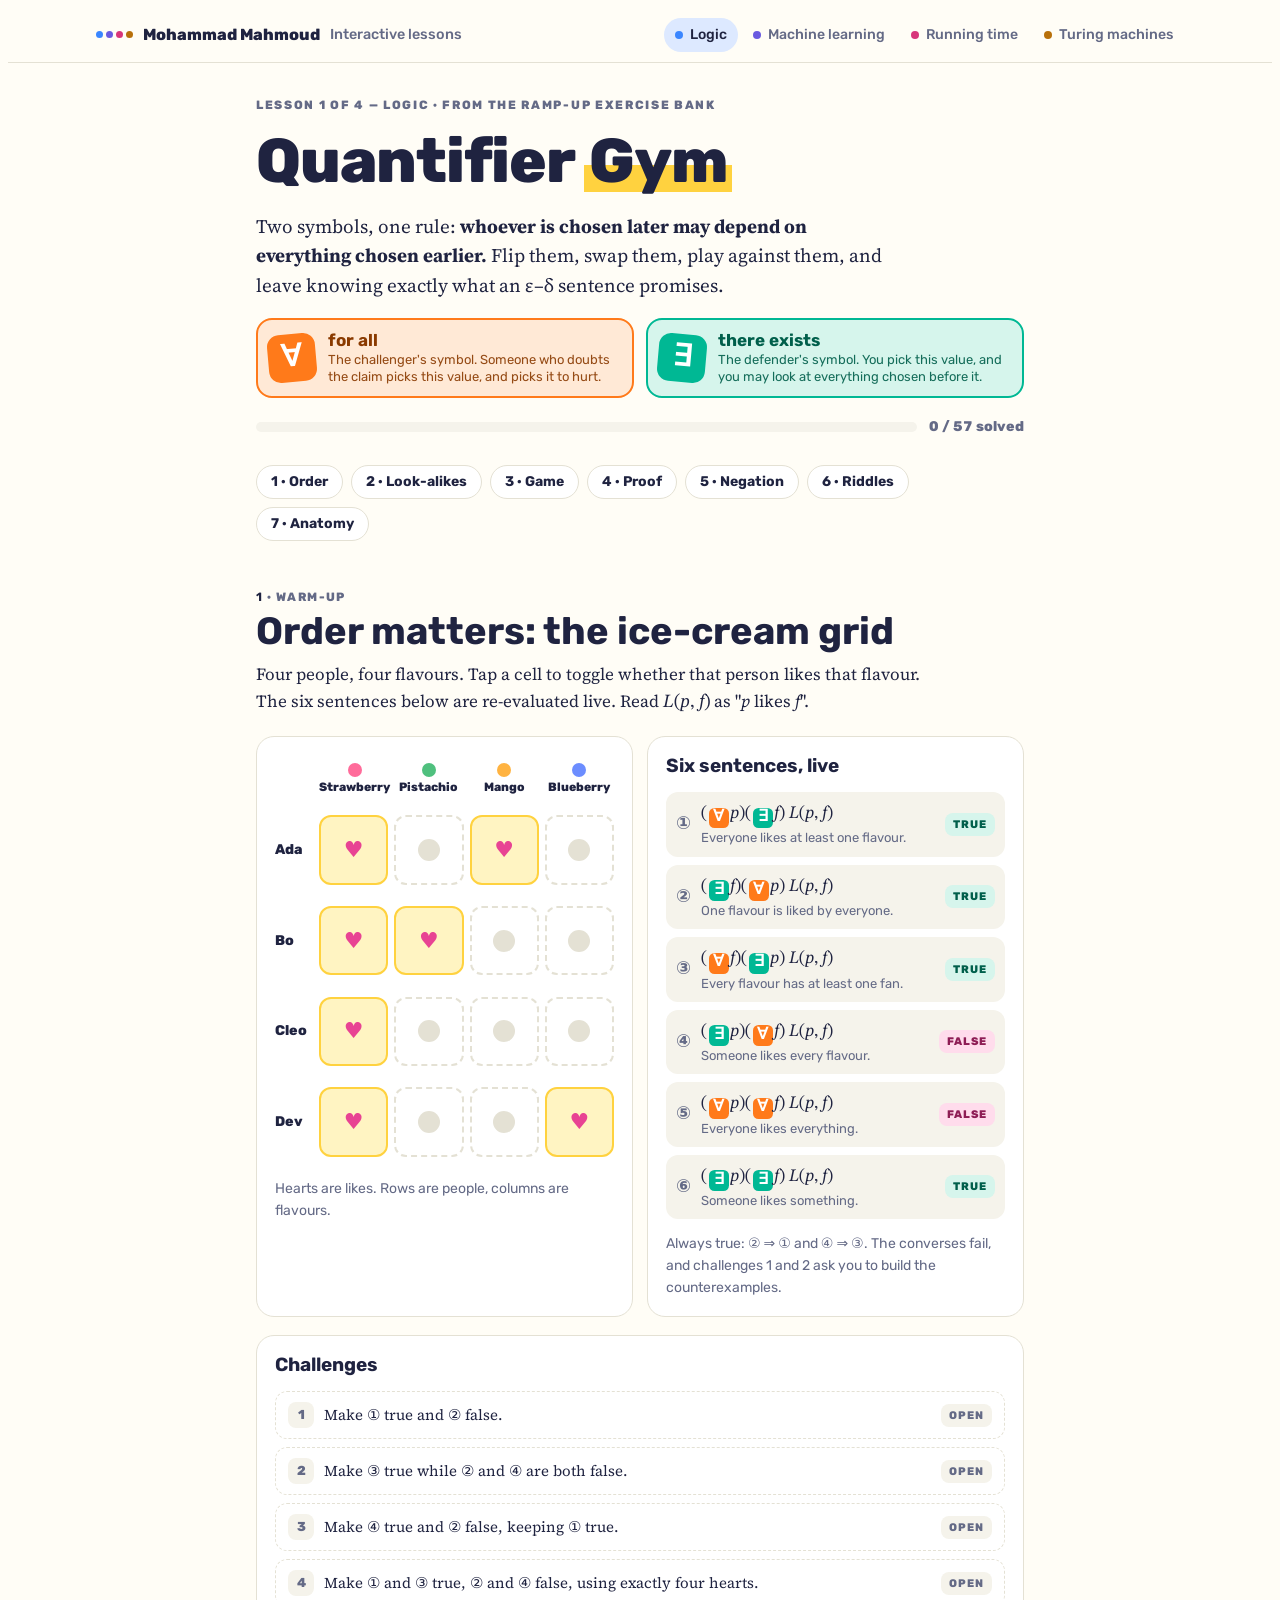
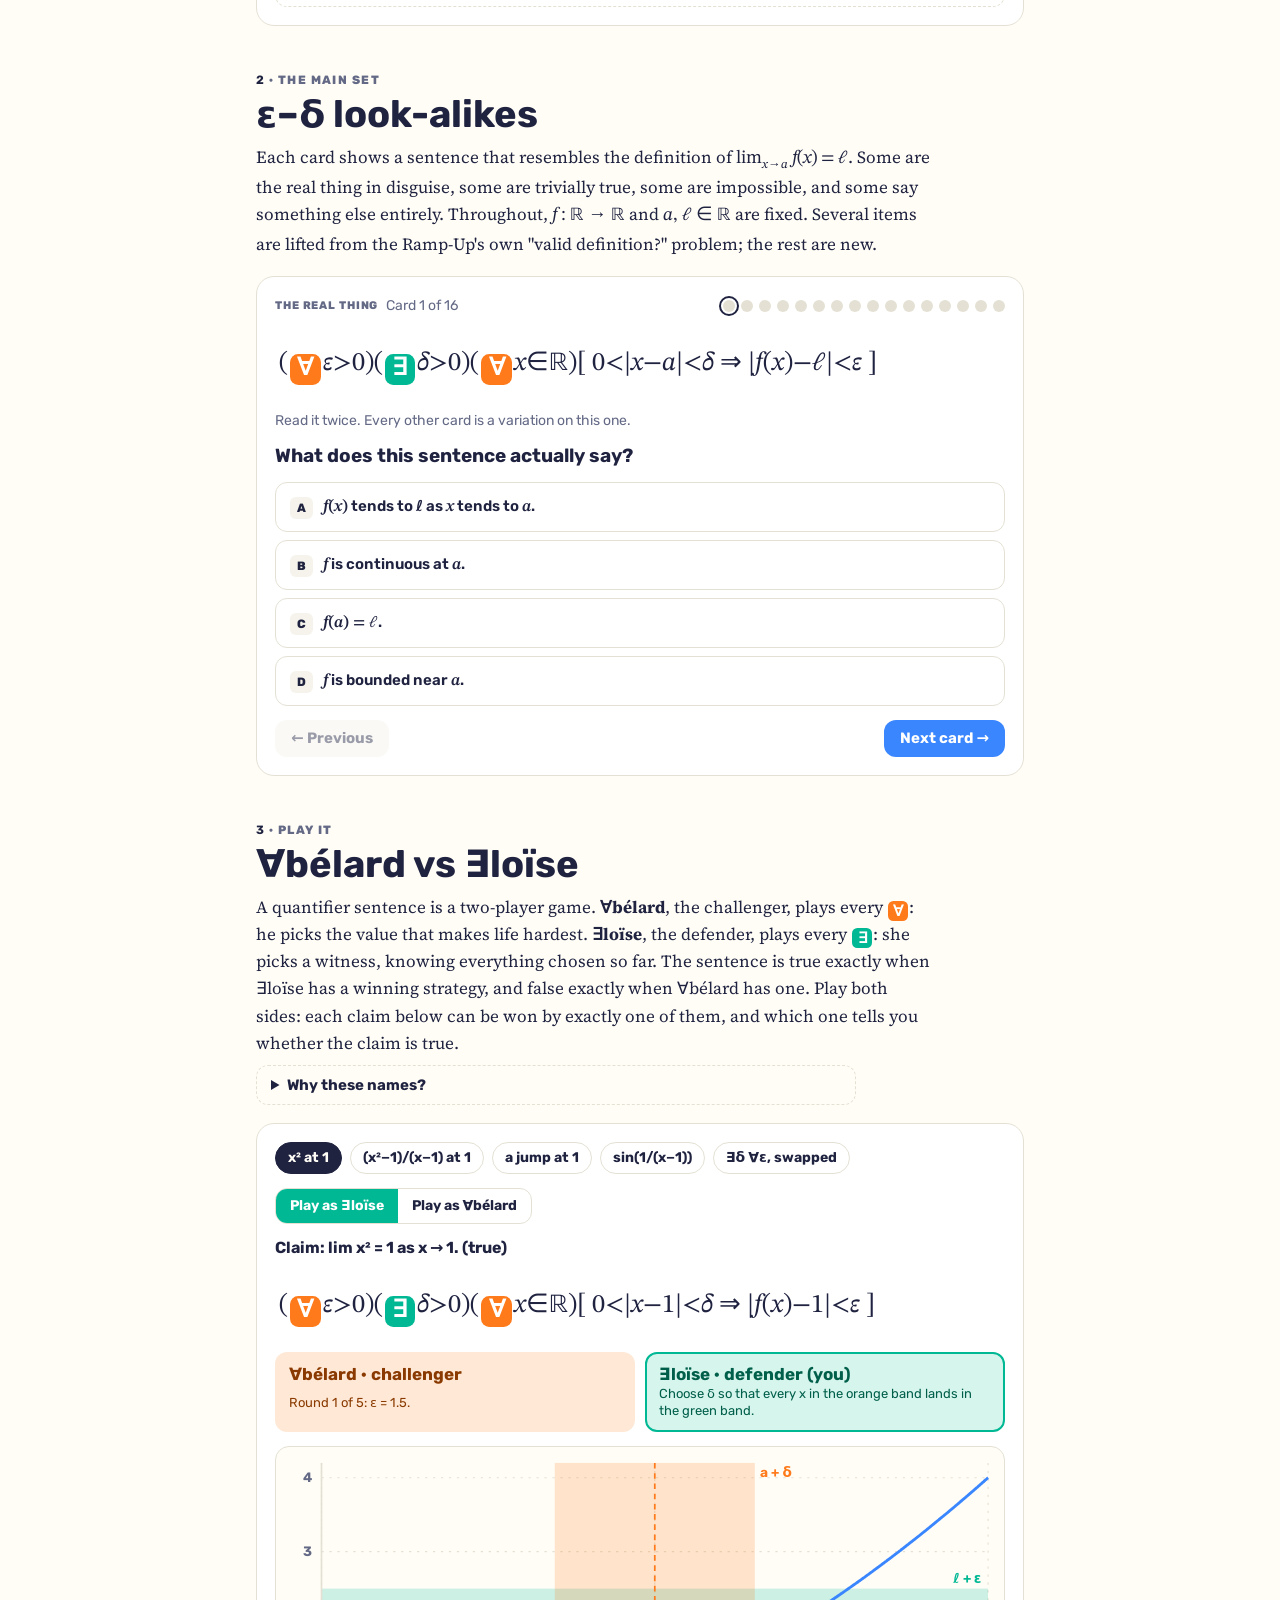
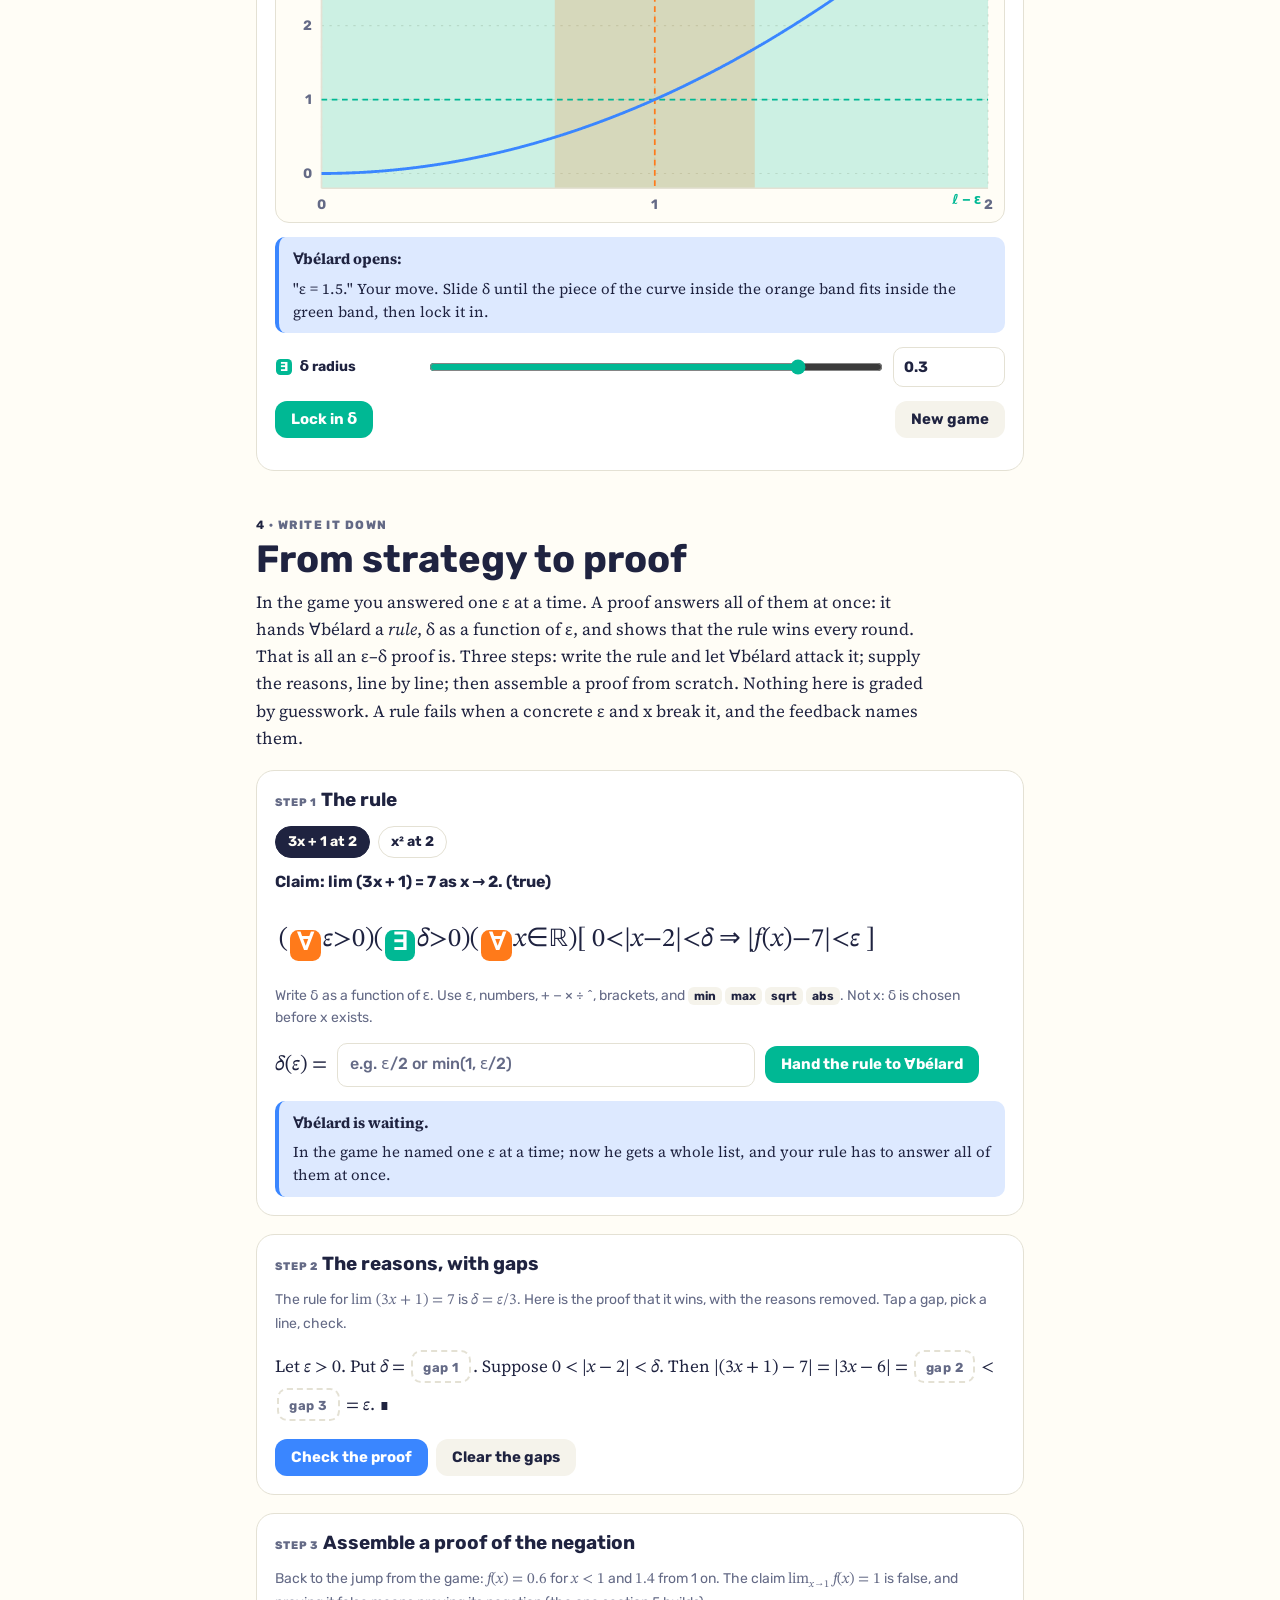
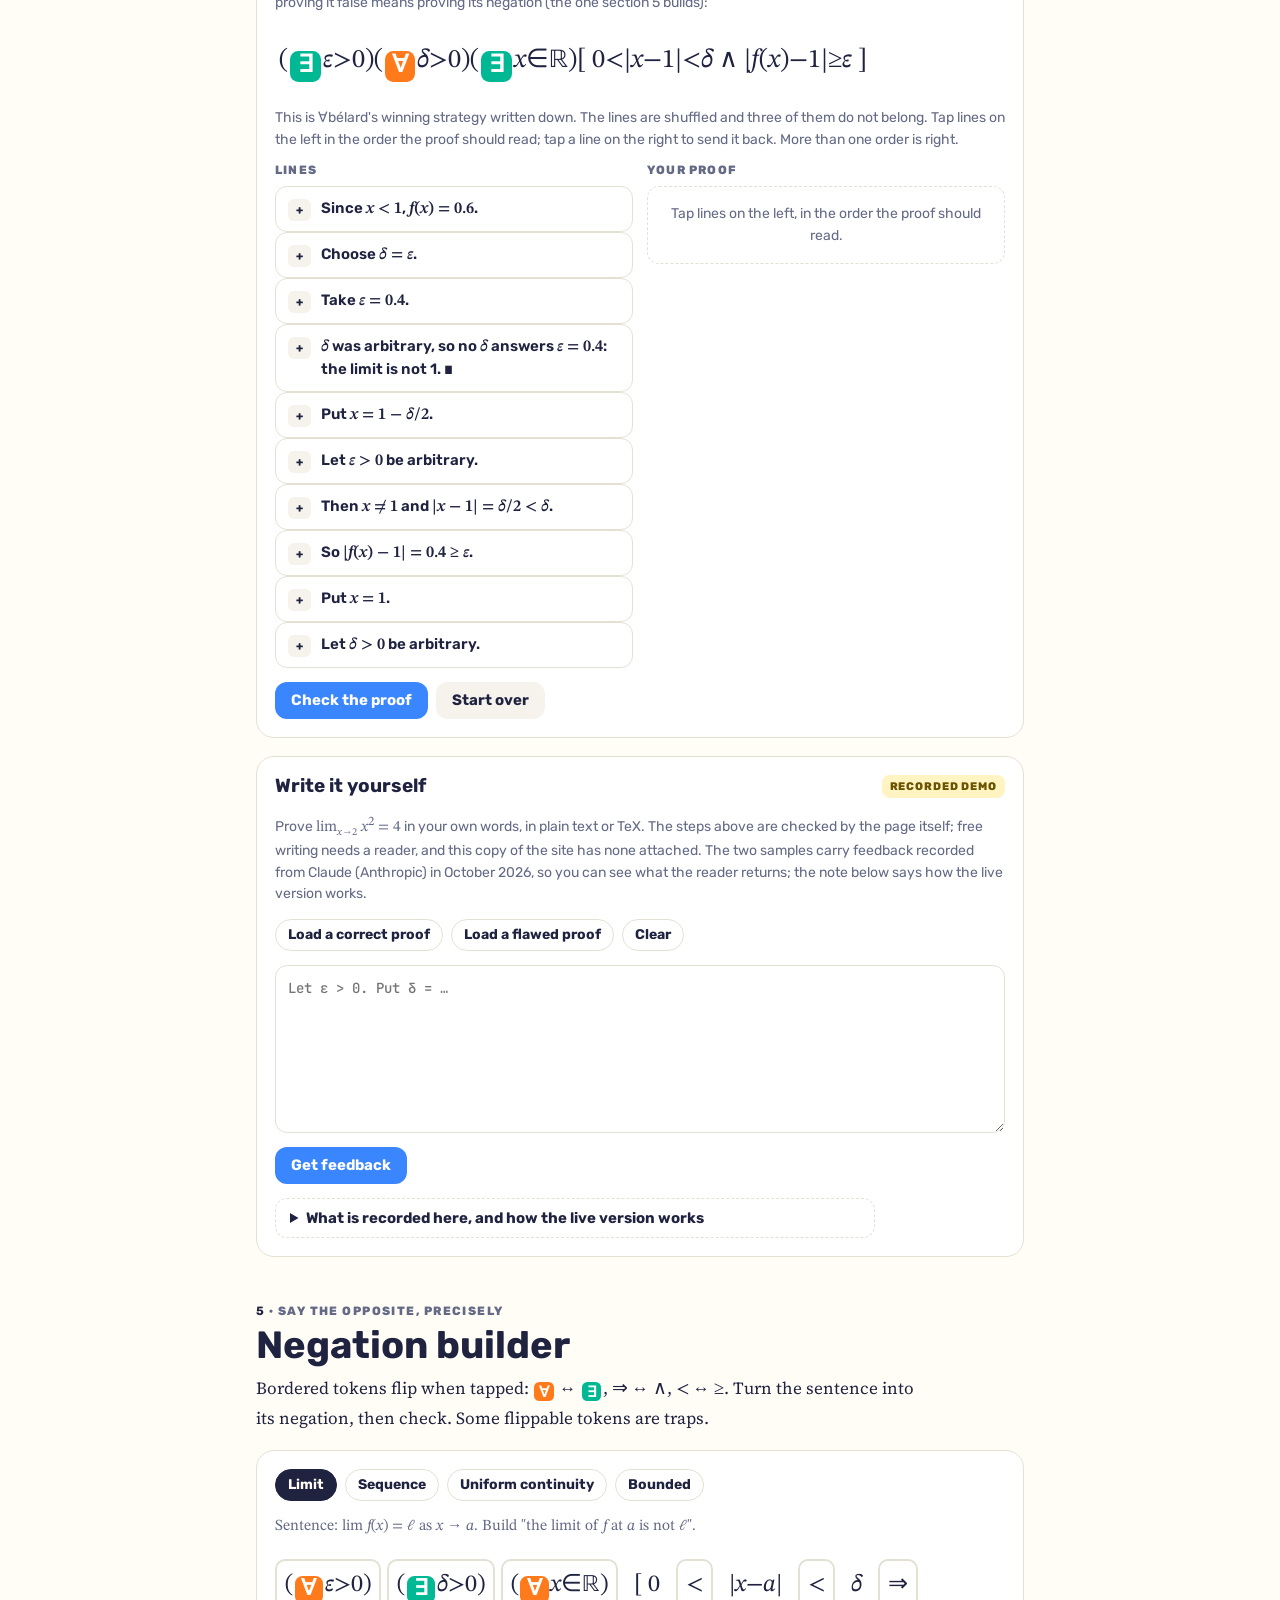
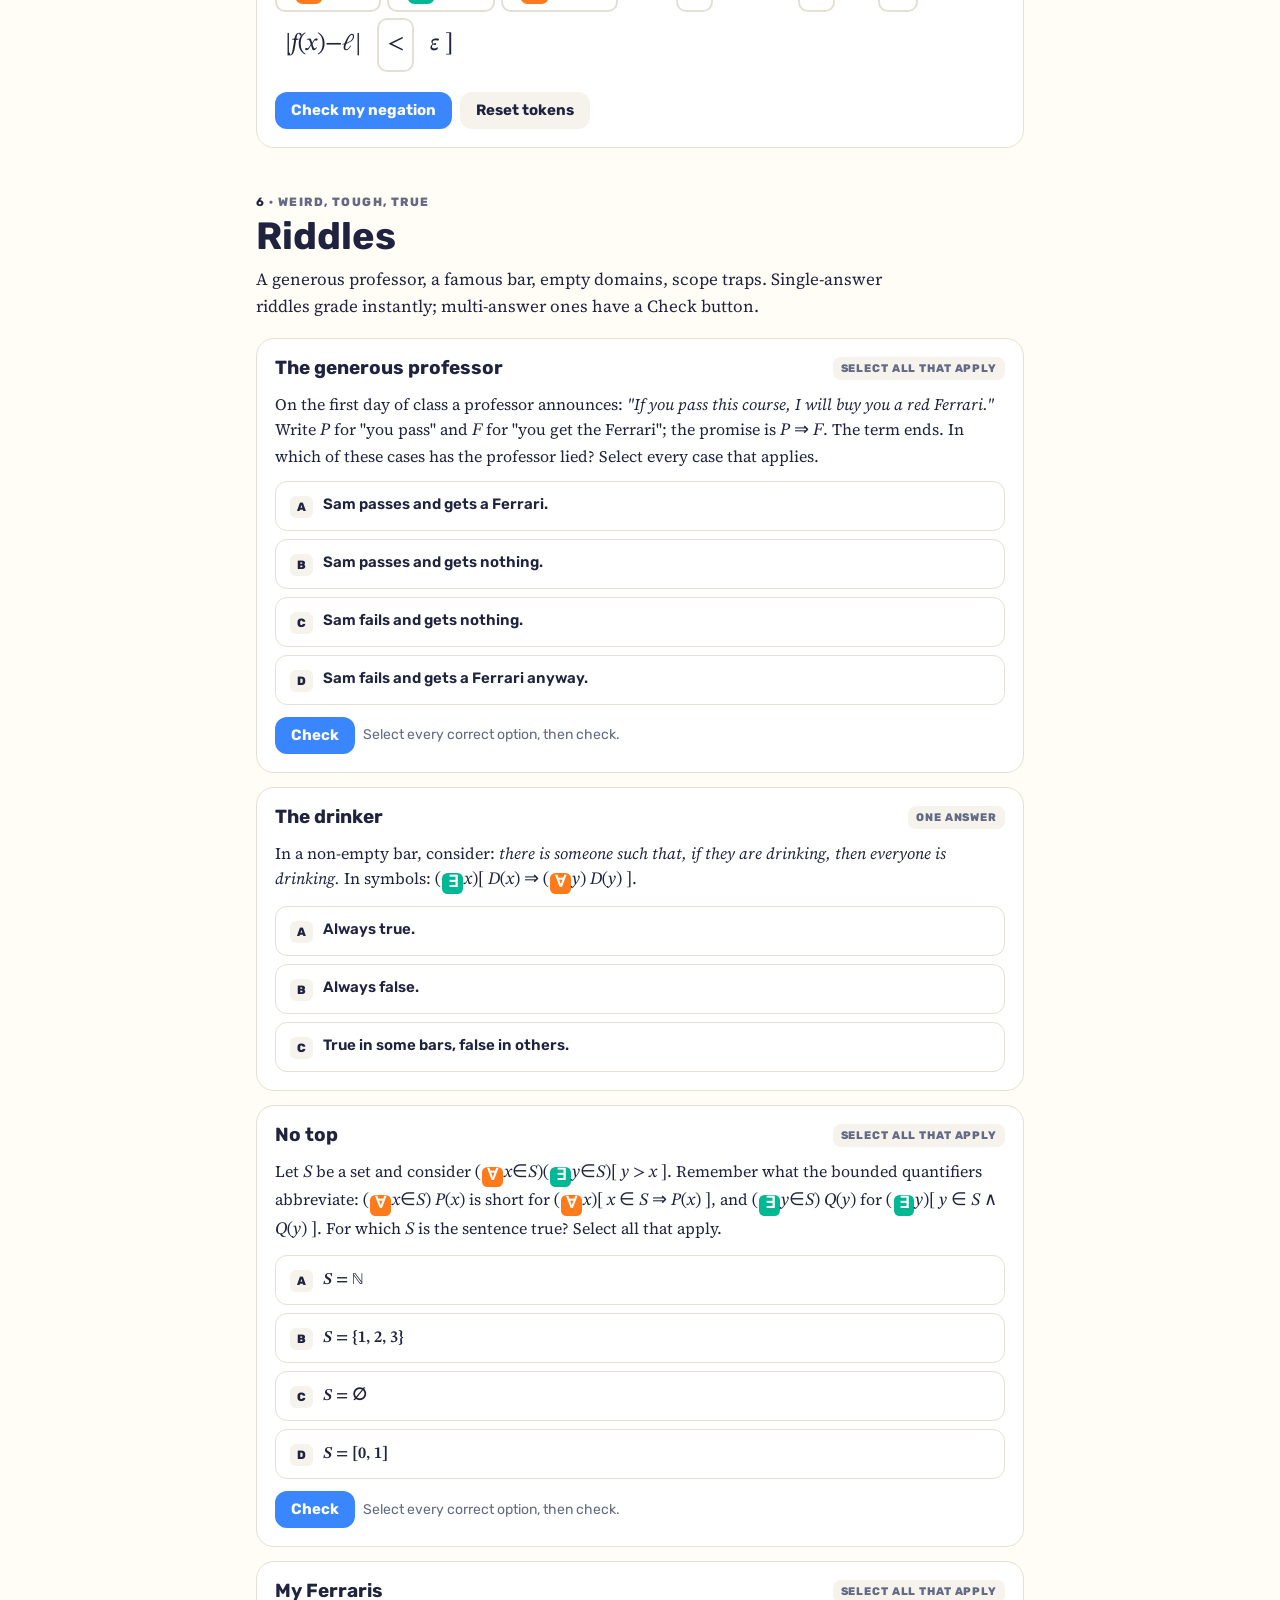
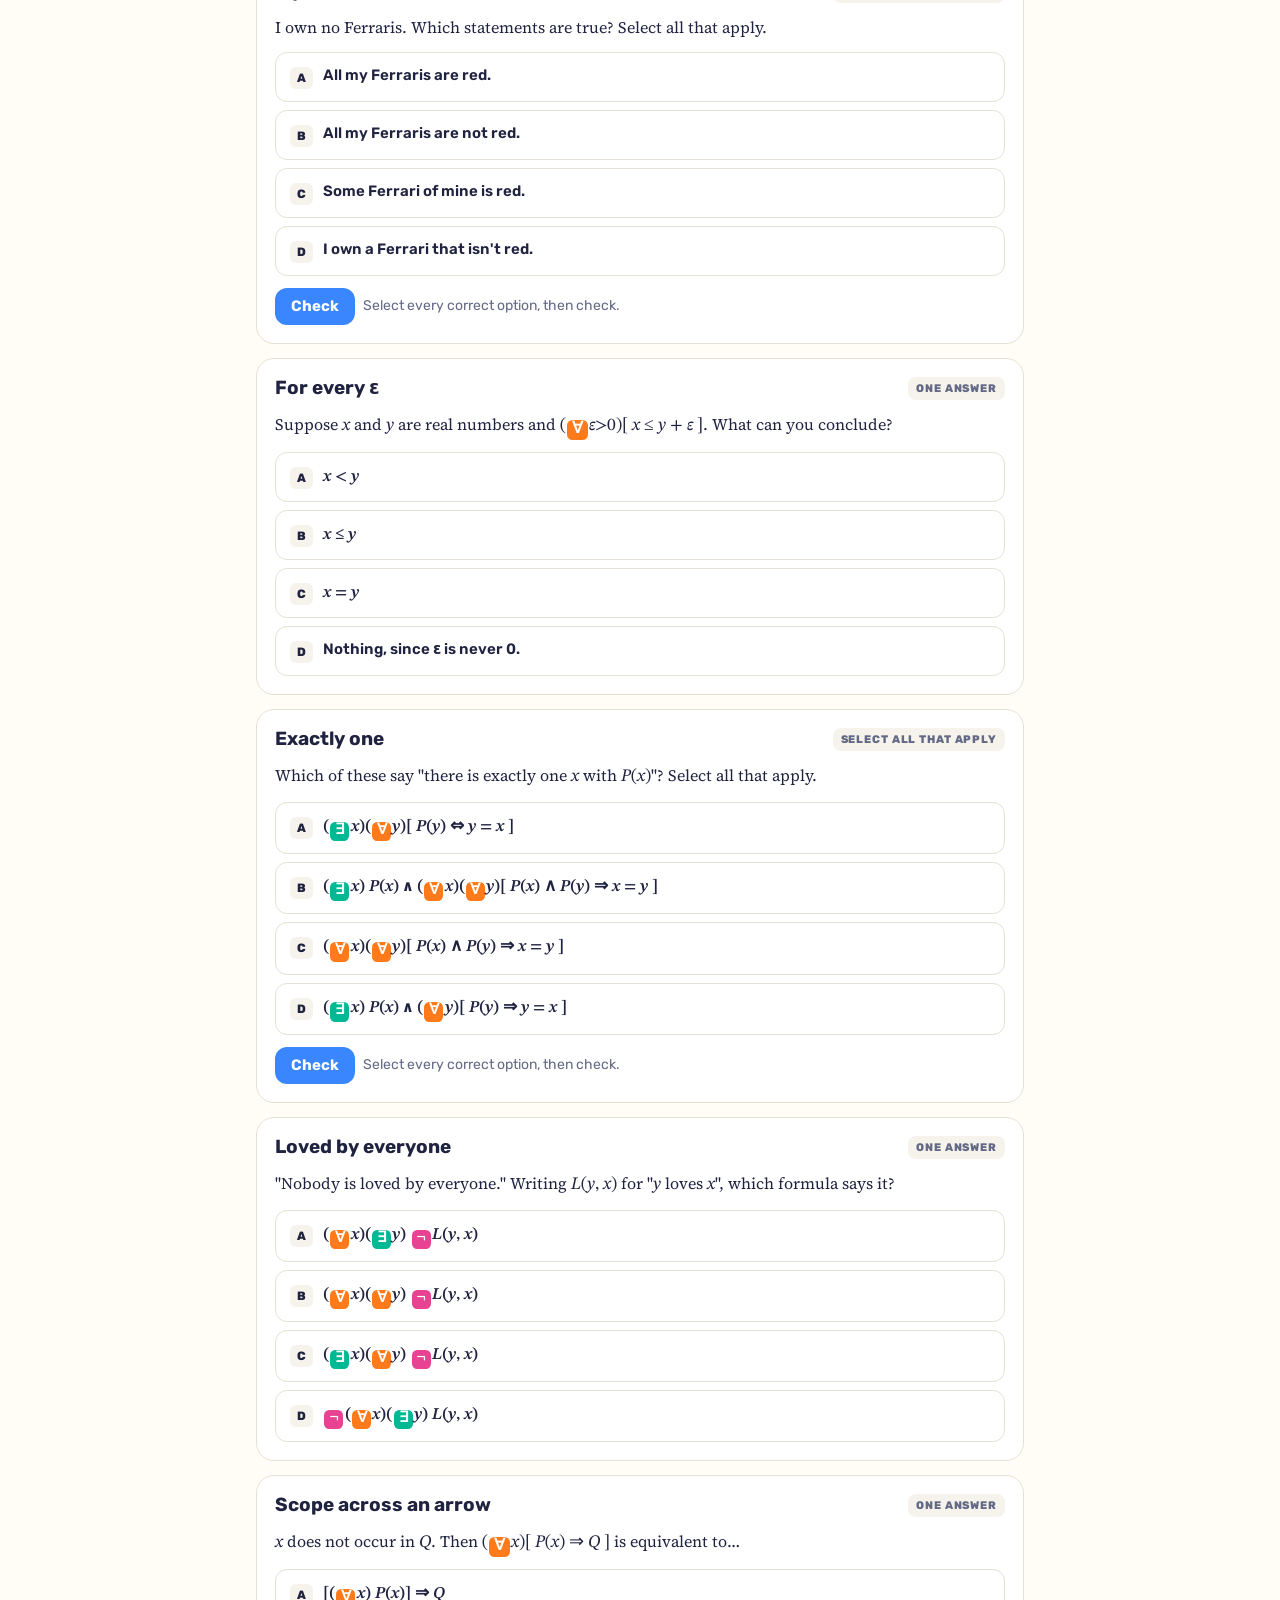
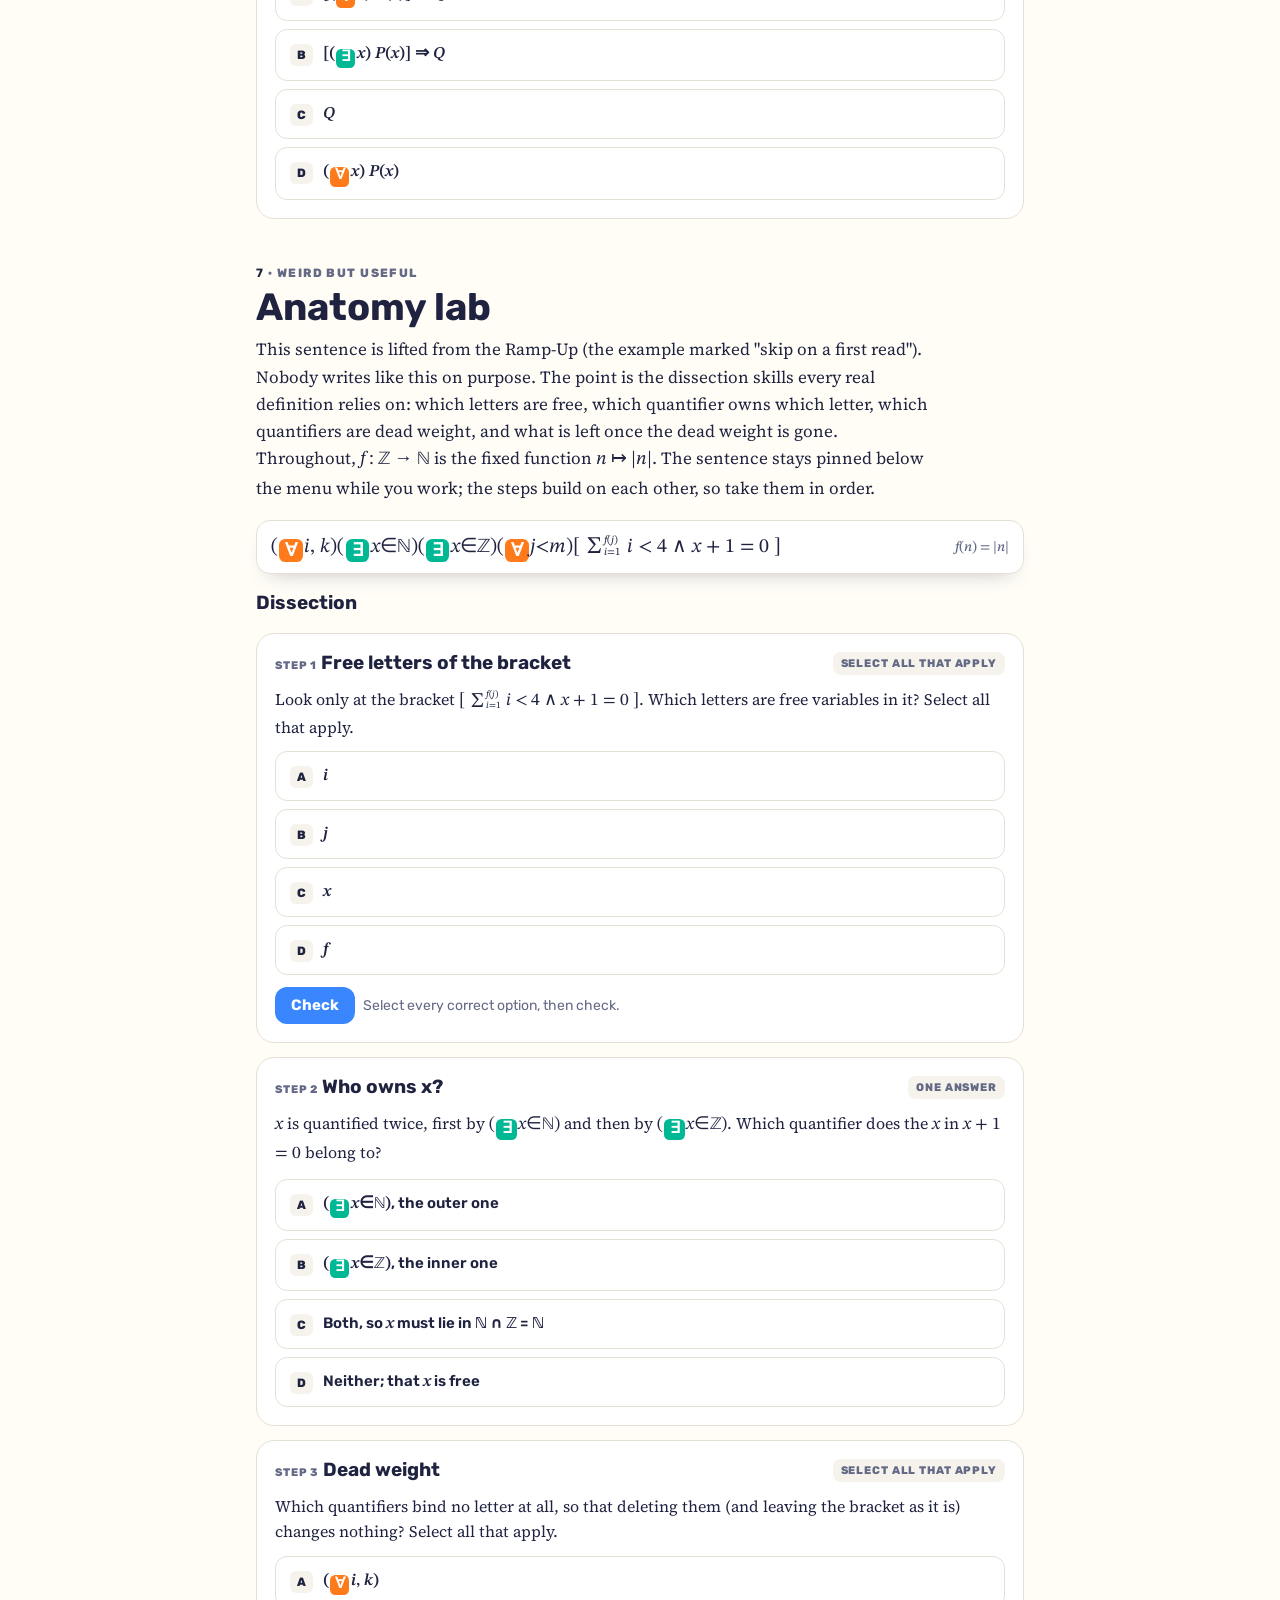
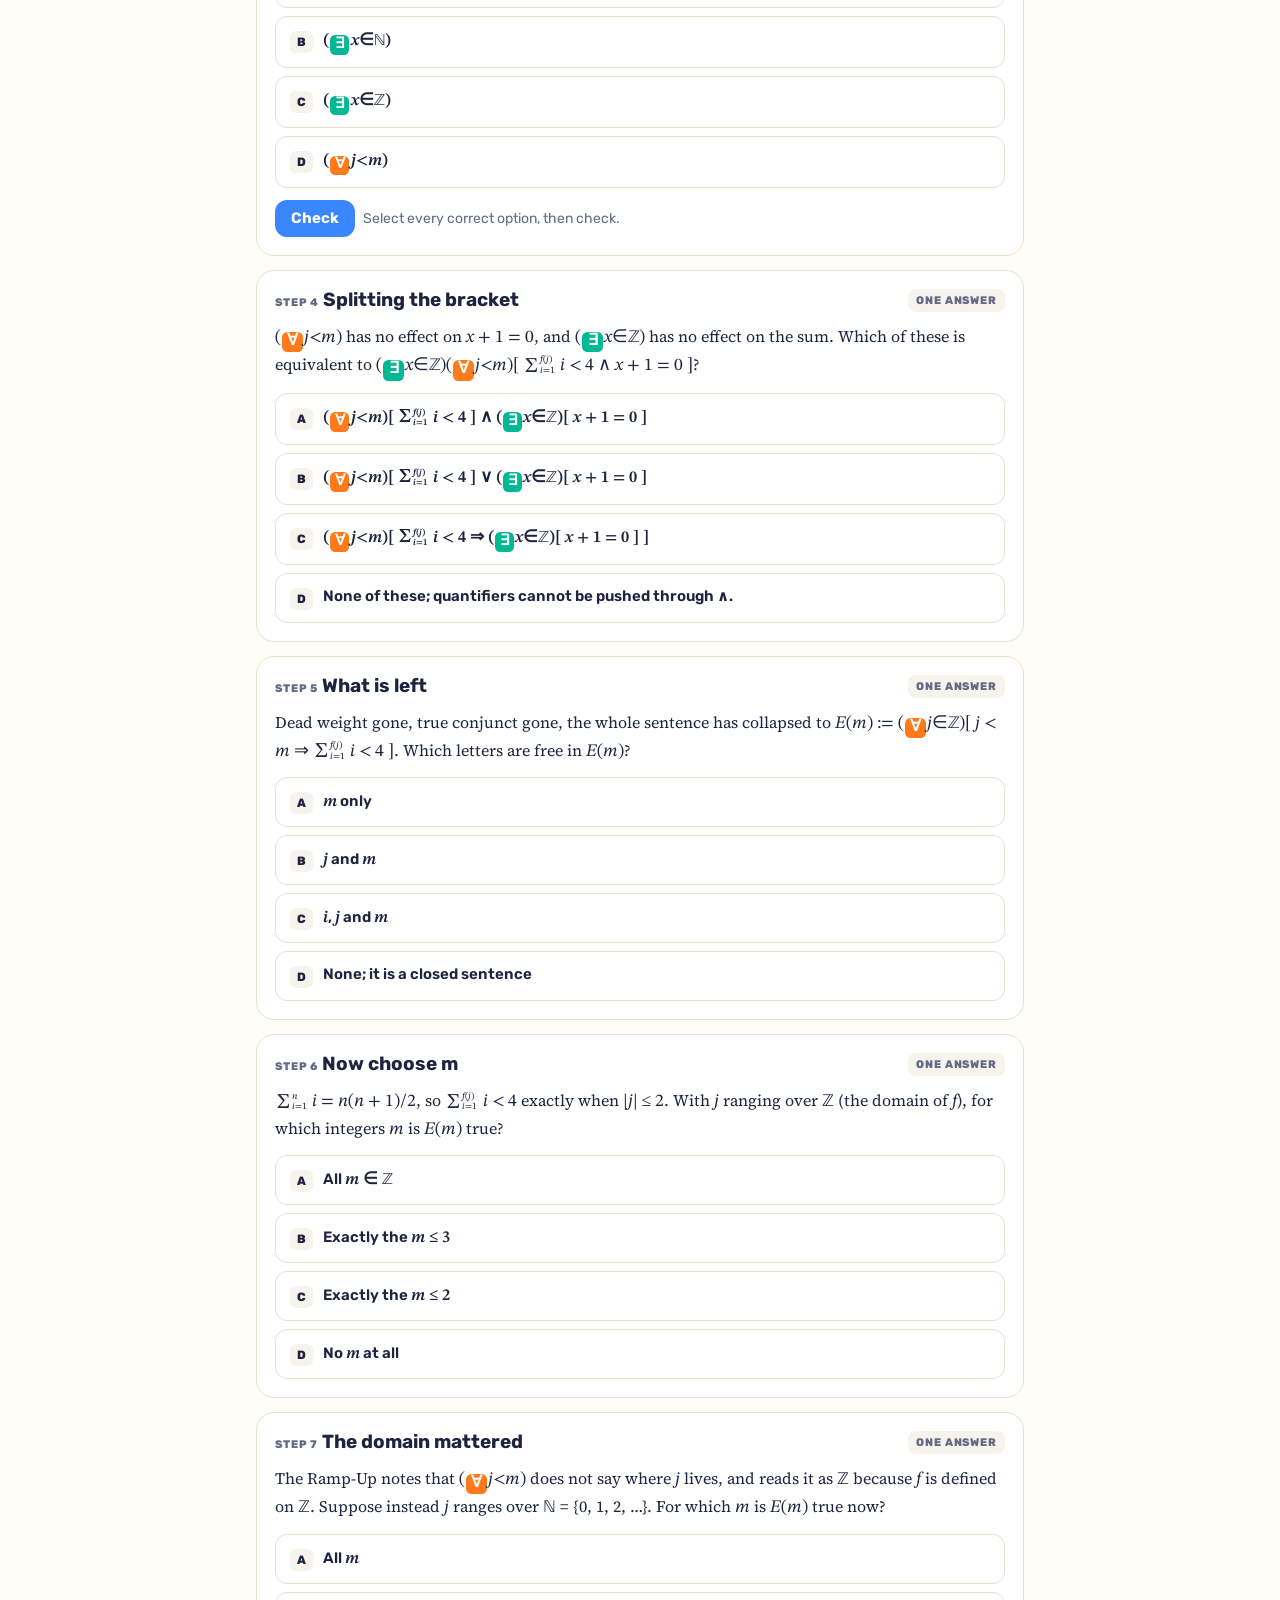
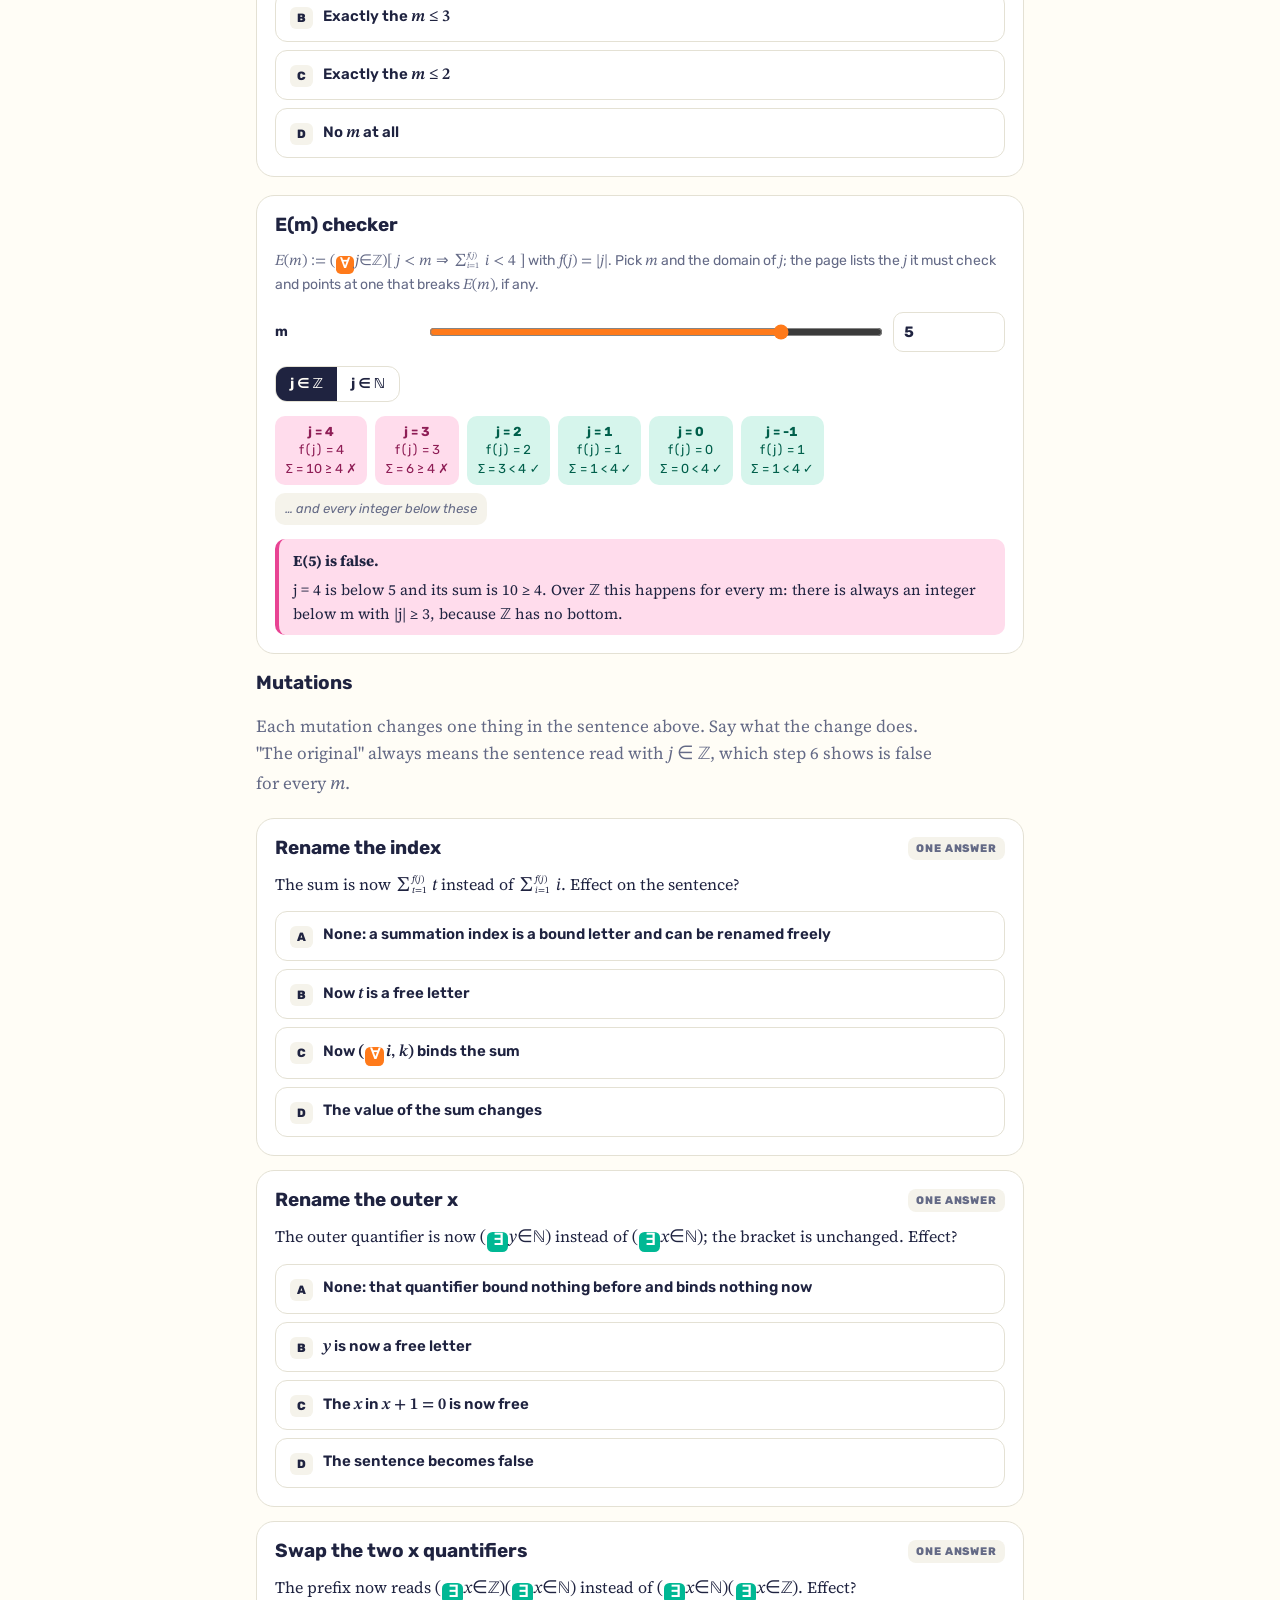
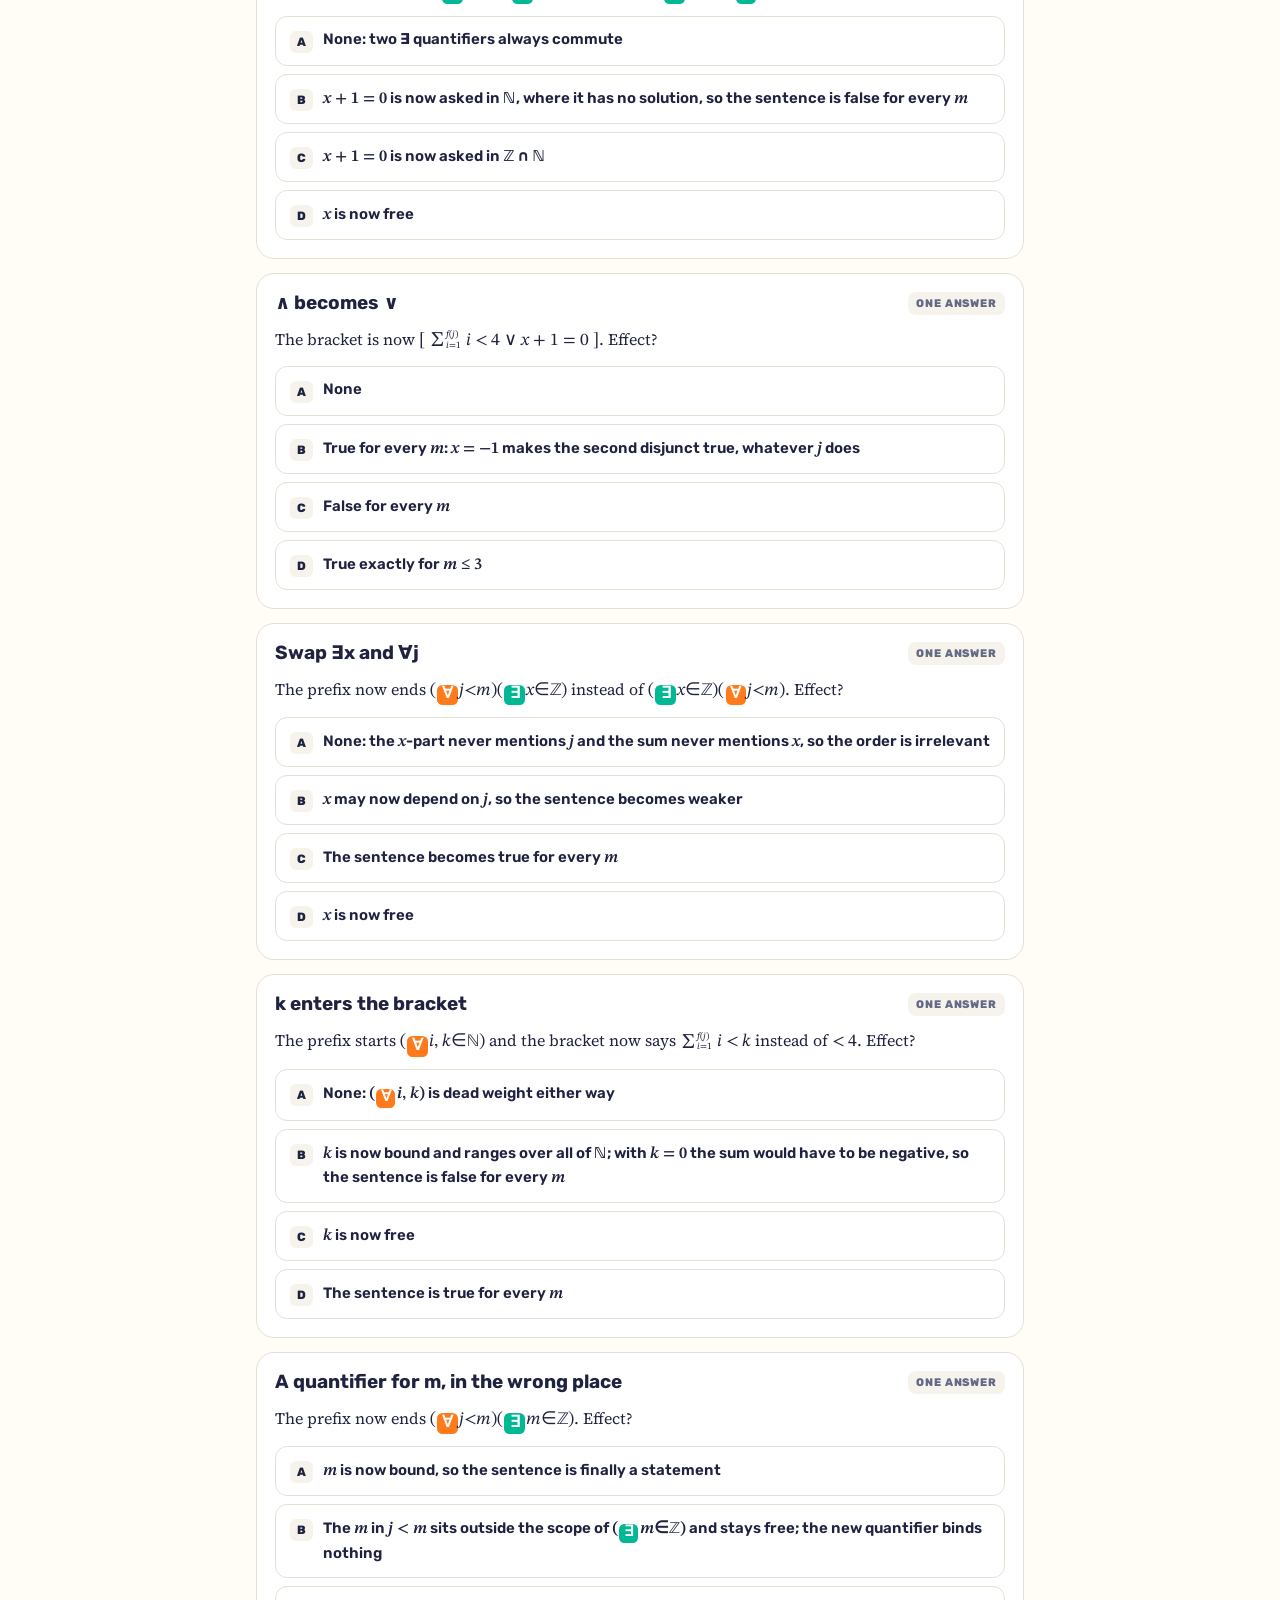
==== lessons/logic.html @ de1e5665 "Rebuild mmsquared.ca as a static site Co-Authored-By: Claude Opus 5.5 <noreply@anthropic.com> Claude" ====
<!doctype html>
<html lang="en">
<head>
<meta charset="utf-8">
<meta name="viewport" content="width=device-width,initial-scale=1,viewport-fit=cover">
<title>Quantifier Gym · Logic</title>
<meta name="description" content="Two symbols, one rule: whoever is chosen later may depend on everything chosen earlier. Flip quantifiers, play ε–δ as a game, build negations, write a proof and let the page attack it. 57 checks.">
<link rel="preconnect" href="https://fonts.googleapis.com">
<link rel="preconnect" href="https://fonts.gstatic.com" crossorigin>
<link rel="stylesheet" href="https://fonts.googleapis.com/css2?family=Rubik:wght@500;700;800&family=Source+Serif+4:ital,opsz,wght@0,8..60,400;0,8..60,600;1,8..60,400&family=JetBrains+Mono:wght@500&family=STIX+Two+Text:ital,wght@0,400;0,600;1,400;1,500&display=swap">
<style>
[hidden]:not([hidden=until-found i]){display:none!important}
img{max-width:100%}
</style>
<style>
/* Layout: one reading column (max 800px), stacked modules in a fixed ramp order, sticky pill nav.
   Color system: ∀ is always tangerine, ∃ is always jade — the two quantifiers are the brand. */
:root{
  --bg:#FFFDF6; --surface:#FFFFFF; --ink:#1F2340; --muted:#646A86; --line:#E4E1D4; --soft:#F5F3EB;
  --logic:#3A86FF; --turing:#B8700A; --time:#D8367A; --ml:#6A5AE0; --cbar-cur:#DDE9FF; --prose:'Source Serif 4',Georgia,'Times New Roman',serif;
  --forall:#FF7A1A; --forall-ink:#8A3A00; --forall-soft:#FFE9D6;
  --exists:#00B894; --exists-ink:#005F4B; --exists-soft:#D6F5EC;
  --sun:#FFD23F; --sun-soft:#FFF4C2; --sun-ink:#6B5300;
  --berry:#E84393; --berry-ink:#8E1D55; --berry-soft:#FFDCEC;
  --sky:#3A86FF; --sky-soft:#DDE9FF;
  --shadow:rgba(30,26,60,.35);
  --display:'Rubik',system-ui,-apple-system,sans-serif;
  --body:'Rubik',system-ui,-apple-system,'Segoe UI',sans-serif;
  --math:'STIX Two Text','Cambria Math','Times New Roman',serif;
  --radius:18px;
}
@media (prefers-color-scheme: dark){ :root:not([data-theme="light"]){
  --bg:#15182B; --surface:#1D2138; --ink:#F1F1F8; --muted:#A6AAC6; --line:#30355A; --soft:#252A48;
  --logic:#6AA3FF; --turing:#F2B544; --time:#FF6FB5; --ml:#9C8EFF; --cbar-cur:#1B2C55;
  --forall:#FF9450; --forall-ink:#FFD9BD; --forall-soft:#4A2A12;
  --exists:#2BD9AC; --exists-ink:#B9F5E4; --exists-soft:#0F3F33;
  --sun:#FFDC5E; --sun-soft:#4A3E10; --sun-ink:#FFF0B3;
  --berry:#FF6FB5; --berry-ink:#FFB3D9; --berry-soft:#4A1A33;
  --sky:#6AA3FF; --sky-soft:#1B2C55;
  --shadow:rgba(0,0,0,.6);
  color-scheme:dark; } }
:root[data-theme="dark"]{
  --bg:#15182B; --surface:#1D2138; --ink:#F1F1F8; --muted:#A6AAC6; --line:#30355A; --soft:#252A48;
  --logic:#6AA3FF; --turing:#F2B544; --time:#FF6FB5; --ml:#9C8EFF; --cbar-cur:#1B2C55;
  --forall:#FF9450; --forall-ink:#FFD9BD; --forall-soft:#4A2A12;
  --exists:#2BD9AC; --exists-ink:#B9F5E4; --exists-soft:#0F3F33;
  --sun:#FFDC5E; --sun-soft:#4A3E10; --sun-ink:#FFF0B3;
  --berry:#FF6FB5; --berry-ink:#FFB3D9; --berry-soft:#4A1A33;
  --sky:#6AA3FF; --sky-soft:#1B2C55;
  --shadow:rgba(0,0,0,.6);
  color-scheme:dark; }

*{box-sizing:border-box}
body{background:var(--bg);color:var(--ink);font-family:var(--body);font-size:16px;line-height:1.55;-webkit-font-smoothing:antialiased}
.lede,.intro,.why,.riddle .body,details.note p,footer p,.chal>span:nth-child(2){font-family:var(--prose)}
.intro{font-size:17px;line-height:1.6}
.why{font-size:16px}
body::before{content:"";position:fixed;inset:0 0 auto;height:env(safe-area-inset-top,0px);z-index:10;background:var(--bg)}
.wrap{max-width:800px;margin:0 auto;padding-left:max(16px,env(safe-area-inset-left,0px));padding-right:max(16px,env(safe-area-inset-right,0px));padding-block:0 72px}
p{margin:0}
a{color:var(--sky)}
button{font-family:inherit}
:is(button,a,[tabindex]):focus-visible{outline:3px solid var(--sun);outline-offset:2px}

/* hero */
.hero{padding-block:36px 18px;display:grid;gap:18px}
.eyebrow{font:800 12px/1 var(--body);letter-spacing:.14em;text-transform:uppercase;color:var(--muted)}
h1{font:800 clamp(40px,8vw,62px)/1.05 var(--display);margin:0;letter-spacing:-.02em;text-wrap:balance}
h1 .hl{background:linear-gradient(transparent 55%,var(--sun) 55%,var(--sun) 92%,transparent 92%);padding:0 .08em;border-radius:.1em}
.lede{font-size:19px;max-width:34em;line-height:1.55}
.legend{display:flex;flex-wrap:wrap;gap:12px}
.sticker{display:flex;align-items:center;gap:12px;padding:10px 14px 10px 10px;border-radius:16px;border:2px solid;min-width:0;flex:1 1 280px}
.sticker.fa{border-color:var(--forall);background:var(--forall-soft);color:var(--forall-ink)}
.sticker.ex{border-color:var(--exists);background:var(--exists-soft);color:var(--exists-ink)}
.sticker .big{font:600 30px/1 var(--math);width:48px;height:48px;flex:0 0 48px;border-radius:12px;display:grid;place-items:center;color:#fff;transform:rotate(-5deg)}
.sticker.fa .big{background:var(--forall)} .sticker.ex .big{background:var(--exists);transform:rotate(5deg)}
.sticker b{display:block;font:700 17px/1.2 var(--display)}
.sticker small{display:block;font-size:13px;line-height:1.35;opacity:.9}
.progress{display:flex;align-items:center;gap:12px;font-weight:800;color:var(--muted);font-size:14px;font-variant-numeric:tabular-nums}
.bar{flex:1;height:10px;border-radius:99px;background:var(--soft);overflow:hidden}
.bar i{display:block;height:100%;width:0;border-radius:99px;background:linear-gradient(90deg,var(--forall),var(--sun),var(--exists))}

/* nav */
.tabs{position:sticky;top:calc(env(safe-area-inset-top,0px) + var(--cbar-h,53px));z-index:5;display:flex;flex-wrap:wrap;gap:8px;padding-block:10px;background:var(--bg)}
.tabs a{flex:0 0 auto;text-decoration:none;color:var(--ink);font:700 14px/1 var(--body);padding:9px 14px;border-radius:99px;background:var(--surface);border:1.5px solid var(--line)}
.tabs a:hover{border-color:var(--sky)}

/* modules */
.mod{padding-block:40px 8px;display:grid;grid-template-columns:minmax(0,1fr);gap:18px;scroll-margin-top:calc(var(--tabs-h,56px) + var(--cbar-h,53px) + 12px)}
.mod-head{display:grid;gap:8px}
.num{font:800 12px/1 var(--body);letter-spacing:.12em;color:var(--muted);text-transform:uppercase}
.num b{color:var(--ink)}
h2{font:700 clamp(28px,5.5vw,38px)/1.1 var(--display);margin:0;text-wrap:balance}
h3{font:700 19px/1.2 var(--display);margin:0}
.intro{max-width:40em}
.intro.quiet{color:var(--muted)}
.panel{background:var(--surface);border:1.5px solid var(--line);border-radius:var(--radius);padding:18px;display:grid;gap:14px;min-width:0}
.two{display:grid;grid-template-columns:1fr 1fr;gap:14px}
@media (max-width:640px){.two{grid-template-columns:1fr}}

/* math */
.fm{font-family:var(--math);font-size:1.1em}
.fm i{font-style:italic}
.fm sub{font-size:.68em;line-height:0}
.q{display:inline-grid;place-items:center;width:1.3em;height:1.3em;border-radius:.35em;color:#fff;font-weight:600;font-style:normal;margin:0 .08em;vertical-align:-.2em;font-size:.9em;line-height:1}
.q.fa{background:var(--forall)} .q.ex{background:var(--exists)} .q.ng{background:var(--berry)}
.formula{font-size:clamp(17px,4.2vw,24px);line-height:1.7;overflow-x:auto;white-space:nowrap;padding:10px 4px}
/* Σ with limits: side limits in running text (inline style), stacked limits inside .formula (display style). */
.sum{display:inline-grid;grid-template-columns:auto auto;grid-template-rows:auto auto;align-items:center;column-gap:.1em;vertical-align:middle;line-height:1;margin:0 .1em}
.sum .sig{grid-row:1/3;grid-column:1;font-size:1.2em;line-height:1}
.sum .top{grid-row:1;grid-column:2;font-size:.55em;line-height:1.1;align-self:end}
.sum .bot{grid-row:2;grid-column:2;font-size:.55em;line-height:1.1;align-self:start}
.formula .sum{grid-template-columns:auto;grid-template-rows:auto auto auto;justify-items:center;column-gap:0}
.formula .sum .top{grid-row:1;grid-column:1}
.formula .sum .sig{grid-row:2;grid-column:1;font-size:1.3em}
.formula .sum .bot{grid-row:3;grid-column:1}
.exhibit{position:sticky;top:calc(env(safe-area-inset-top,0px) + var(--tabs-h,56px) + var(--cbar-h,53px));z-index:4;display:flex;align-items:center;gap:12px;min-width:0;background:var(--surface);border:1.5px solid var(--line);border-radius:14px;padding:8px 14px;box-shadow:0 10px 22px -14px var(--shadow)}
.exhibit .fm{flex:1;min-width:0;overflow-x:auto;white-space:nowrap;font-size:clamp(16px,3.8vw,20px);line-height:1.5;padding-block:3px;scrollbar-width:thin}
.exhibit .fnote{font:500 14px var(--math);color:var(--muted);white-space:nowrap}
.exhibit .fnote i{font-style:italic}
.seg-btn.nt[aria-pressed="true"]{background:var(--ink);color:var(--bg)}
.jrow{display:flex;flex-wrap:wrap;gap:8px}
.jchip{display:grid;gap:2px;padding:8px 10px;border-radius:10px;background:var(--soft);font-size:13px;line-height:1.25;min-width:6em;text-align:center;font-variant-numeric:tabular-nums}
.jchip.ok{background:var(--exists-soft);color:var(--exists-ink)}
.jchip.bad{background:var(--berry-soft);color:var(--berry-ink)}
.jchip.more{color:var(--muted);align-content:center;font-style:italic}

/* buttons & pills */
.btn{appearance:none;border:0;border-radius:12px;padding:11px 16px;font:700 15px/1 var(--body);cursor:pointer;color:#fff;background:var(--sky)}
.btn.ghost{background:var(--soft);color:var(--ink)}
.btn.fa{background:var(--forall)} .btn.ex{background:var(--exists)}
.btn:disabled{opacity:.45;cursor:default}
.row{display:flex;flex-wrap:wrap;gap:8px;align-items:center}
.pills{display:flex;flex-wrap:wrap;gap:8px}
.pill{border:1.5px solid var(--line);background:var(--surface);color:var(--ink);border-radius:99px;padding:8px 12px;font:700 14px/1 var(--body);cursor:pointer}
.pill[aria-pressed="true"]{background:var(--ink);color:var(--bg);border-color:var(--ink)}
.truth{font:800 11px/1 var(--body);letter-spacing:.08em;padding:6px 8px;border-radius:8px;text-transform:uppercase;white-space:nowrap}
.truth.t{background:var(--exists-soft);color:var(--exists-ink)}
.truth.f{background:var(--berry-soft);color:var(--berry-ink)}
.truth.n{background:var(--soft);color:var(--muted)}

/* 01 grid */
.likes{display:grid;grid-template-columns:auto repeat(4,minmax(0,1fr));gap:6px;align-items:center}
.likes .hd{font-weight:800;text-align:center;display:grid;gap:4px;justify-items:center;font-size:12px;line-height:1.1}
.dot{width:14px;height:14px;border-radius:50%}
.likes .rh{font-weight:800;padding-right:6px;font-size:14px}
.cell{aspect-ratio:1;width:100%;max-width:100%;border-radius:12px;border:2px dashed var(--line);background:var(--surface);cursor:pointer;display:grid;place-items:center;padding:0}
.cell::after{content:"";width:34%;height:34%;border-radius:50%;background:var(--line)}
.cell[aria-pressed="true"]{border-style:solid;border-color:var(--sun);background:var(--sun-soft)}
.cell[aria-pressed="true"]::after{content:"♥";width:auto;height:auto;background:none;color:var(--berry);font-size:22px;line-height:1}
.stmts{display:grid;gap:8px}
.stmt{display:grid;grid-template-columns:auto 1fr auto;gap:10px;align-items:center;padding:8px 10px;border-radius:12px;background:var(--soft);min-width:0}
.stmt .idx{font-weight:800;color:var(--muted);font-size:18px}
.stmt .en{font-size:13px;color:var(--muted)}
.chals{display:grid;gap:8px}
.chal{display:grid;grid-template-columns:auto 1fr auto;gap:10px;align-items:center;padding:10px 12px;border-radius:12px;border:1.5px dashed var(--line);font-size:15px}
.chal.done{border-style:solid;border-color:var(--exists)}
.chal .ck{width:26px;height:26px;border-radius:8px;display:grid;place-items:center;font-weight:800;font-size:13px;background:var(--soft);color:var(--muted)}
.chal.done .ck{background:var(--exists);color:#fff}

/* 02 deck */
.deck-top{display:flex;justify-content:space-between;align-items:center;gap:10px;flex-wrap:wrap}
.dots{display:flex;gap:6px;flex-wrap:wrap}
.dots button{width:12px;height:12px;border-radius:50%;border:0;background:var(--line);cursor:pointer;padding:0}
.dots button.ok{background:var(--exists)}
.dots button.cur{outline:2px solid var(--ink);outline-offset:2px}
.tag{font:800 11px/1 var(--body);letter-spacing:.08em;text-transform:uppercase;color:var(--muted)}
.ctx{font-size:14px;color:var(--muted)}
.opts{display:grid;gap:8px}
.opt{text-align:left;border:1.5px solid var(--line);background:var(--surface);color:var(--ink);border-radius:12px;padding:12px 14px;font:600 15px/1.45 var(--body);cursor:pointer;display:flex;gap:10px;align-items:flex-start;min-width:0}
.opt .key{font:800 12px/1 var(--body);background:var(--soft);border-radius:6px;padding:5px 7px;flex:0 0 auto;margin-top:2px}
.opt>span:last-child{min-width:0}
.opt:hover:not(:disabled){border-color:var(--sky)}
.opt.right{border-color:var(--exists);background:var(--exists-soft)}
.opt.right .key{background:var(--exists);color:#fff}
.opt.wrong{border-color:var(--berry);background:var(--berry-soft)}
.opt.wrong .key{background:var(--berry);color:#fff}
.opt.sel{border-color:var(--sky);background:var(--sky-soft)}
.opt:disabled{cursor:default}
.why{border-left:4px solid var(--exists);padding:10px 14px;background:var(--exists-soft);border-radius:10px;font-size:15px;display:grid;gap:6px}
.why.nudge{border-color:var(--sun);background:var(--sun-soft)}
.why.lose{border-color:var(--berry);background:var(--berry-soft)}
.why.info{border-color:var(--sky);background:var(--sky-soft)}
.why .fm{font-size:1.05em}

/* 03 game */
.players{display:grid;grid-template-columns:1fr 1fr;gap:10px}
.player{padding:10px 12px;border-radius:12px;display:grid;gap:2px;border:2px solid transparent;min-width:0}
.player b{font:700 17px/1.2 var(--display)}
.player small{font-size:13px;line-height:1.3}
.player.fa{background:var(--forall-soft);color:var(--forall-ink)}
.player.ex{background:var(--exists-soft);color:var(--exists-ink)}
.player.turn.fa{border-color:var(--forall)} .player.turn.ex{border-color:var(--exists)}
.plot{width:100%;height:auto;display:block;border-radius:14px;background:var(--bg);border:1px solid var(--line)}
.eband{fill:var(--exists);opacity:.2} .dband{fill:var(--forall);opacity:.2}
.curve{fill:none;stroke:var(--sky);stroke-width:2.5;stroke-linejoin:round}
.axis{stroke:var(--line);stroke-width:1.5}
.gridl{stroke:var(--line);stroke-width:1;stroke-dasharray:2 5}
.lbl{font:700 12px var(--body);fill:var(--muted)}
.lbl.fa{fill:var(--forall)} .lbl.ex{fill:var(--exists)} .lbl.bad{fill:var(--berry)}
.Lline{stroke:var(--exists);stroke-width:1.5;stroke-dasharray:5 4}
.aline{stroke:var(--forall);stroke-width:1.5;stroke-dasharray:5 4}
.escp{fill:var(--berry);stroke:var(--bg);stroke-width:2.5}
.escl{stroke:var(--berry);stroke-width:1.5;stroke-dasharray:3 3}
.hole{fill:var(--bg);stroke:var(--sky);stroke-width:2.5}
.full{fill:var(--sky)}
.ctls{display:grid;gap:10px}
.ctl{display:grid;grid-template-columns:9em 1fr auto;gap:10px;align-items:center}
.ctl label{font:700 14px/1.2 var(--body);display:flex;align-items:center;gap:6px}
@media (max-width:520px){.ctl{grid-template-columns:1fr auto}.ctl input[type=range]{grid-column:1/-1}}
input[type=range]{width:100%;margin:0;accent-color:var(--forall)}
.ctl.del input[type=range]{accent-color:var(--exists)}
.ctl input:disabled{opacity:.55}
.seg{display:inline-flex;border:1.5px solid var(--line);border-radius:12px;overflow:hidden;background:var(--surface);justify-self:start}
.seg-btn{border:0;background:transparent;color:var(--ink);font:700 14px/1 var(--body);padding:10px 14px;cursor:pointer}
.seg-btn.ex[aria-pressed="true"]{background:var(--exists);color:#fff}
.seg-btn.fa[aria-pressed="true"]{background:var(--forall);color:#fff}
details.note{border:1.5px dashed var(--line);border-radius:12px;padding:10px 14px;max-width:40em;font-size:15px}
details.note summary{cursor:pointer;font:700 15px var(--display);color:var(--ink)}
details.note p{margin-top:8px;color:var(--muted)}
.mk circle{fill:var(--mk);stroke:var(--bg);stroke-width:2.5}
.mk line{stroke:var(--mk);stroke-width:1.5;stroke-dasharray:3 3}
.mk .lbl{fill:var(--mk)}
input[type=number]{width:7.5em;font:700 15px var(--body);padding:10px 10px;border-radius:10px;border:1.5px solid var(--line);background:var(--surface);color:var(--ink);font-variant-numeric:tabular-nums}
.hist{display:flex;flex-wrap:wrap;gap:6px}
.hist span{font:700 13px var(--body);background:var(--soft);border-radius:8px;padding:6px 8px;font-variant-numeric:tabular-nums}
.gtitle{font:700 16px/1.3 var(--display)}

/* 04 proof: rule input, ∀bélard's rounds, a proof with gaps, a Parsons board, a writing box */
.rulerow{display:flex;flex-wrap:wrap;gap:10px;align-items:center}
.rulerow .lab{font:400 21px var(--math)}
input.rule{flex:1 1 12em;max-width:22em;min-width:0;font:400 19px var(--math);padding:9px 12px;border-radius:10px;border:1.5px solid var(--line);background:var(--surface);color:var(--ink)}
input.rule::placeholder{color:var(--muted);font-size:16px;font-family:var(--body);font-weight:500}
.rounds{display:flex;flex-wrap:wrap;gap:6px;align-items:center}
.rounds span{font:700 13px var(--body);border-radius:8px;padding:6px 8px;font-variant-numeric:tabular-nums;background:var(--soft)}
.rounds span.ok{background:var(--exists-soft);color:var(--exists-ink)}
.rounds span.bad{background:var(--berry-soft);color:var(--berry-ink)}
.rounds span.more{color:var(--muted);font-style:italic;font-weight:500;background:none;padding:0}
.rounds .fm{font-size:1em}
.proof{font-family:var(--prose);font-size:17px;line-height:2.1;max-width:46em}
.proof .fm{font-size:1.06em}
.gap{display:inline-block;min-width:3.4em;text-align:center;border:2px dashed var(--line);border-radius:10px;padding:1px 10px;margin:0 2px;background:var(--surface);color:var(--ink);font:inherit;line-height:1.6;cursor:pointer;vertical-align:baseline}
.gap:hover:not(:disabled){border-color:var(--sky)}
.gap.filled{border-style:solid}
.gap.on{border-color:var(--sun);background:var(--sun-soft);border-style:solid}
.gap.bad{border-color:var(--berry);background:var(--berry-soft)}
.gap.ok{border-color:var(--exists);background:var(--exists-soft);cursor:default}
.gap .ph{color:var(--muted);font:700 13px var(--body);letter-spacing:.04em}
.gapopts{display:grid;gap:8px}
.gapopts .lab{font:800 12px/1 var(--body);letter-spacing:.1em;text-transform:uppercase;color:var(--muted)}
.gapopts .pill .fm{font-size:1.1em}
.parsons{display:grid;grid-template-columns:1fr 1fr;gap:14px}
@media (max-width:640px){.parsons{grid-template-columns:1fr}}
.pcol{display:grid;gap:8px;align-content:start;min-width:0}
.pcol h4{font:800 12px/1 var(--body);letter-spacing:.1em;text-transform:uppercase;color:var(--muted);margin:0 0 2px}
.pline{display:flex;gap:10px;align-items:flex-start;text-align:left;border:1.5px solid var(--line);background:var(--surface);color:var(--ink);border-radius:12px;padding:10px 12px;font:600 15px/1.45 var(--body);cursor:pointer;min-width:0;width:100%}
.pline>span:last-child{min-width:0}
.pline:hover:not(:disabled){border-color:var(--sky)}
.pline .n{font:800 12px/1 var(--body);background:var(--soft);border-radius:6px;padding:5px 7px;flex:0 0 auto;margin-top:2px;min-width:1.9em;text-align:center}
.pline.bad{border-color:var(--berry);background:var(--berry-soft)}
.pline.bad .n{background:var(--berry);color:#fff}
.pline.ok{border-color:var(--exists);background:var(--exists-soft);cursor:default}
.pline.ok .n{background:var(--exists);color:#fff}
.pline:disabled{cursor:default}
.pempty{border:1.5px dashed var(--line);border-radius:12px;padding:16px 14px;color:var(--muted);font-size:14px;text-align:center}
textarea.proofbox{width:100%;min-height:12em;font:500 14px/1.55 'JetBrains Mono',ui-monospace,SFMono-Regular,Menlo,monospace;padding:12px;border-radius:12px;border:1.5px solid var(--line);background:var(--surface);color:var(--ink);resize:vertical}
.recorded{font:800 11px/1 var(--body);letter-spacing:.08em;text-transform:uppercase;background:var(--sun-soft);color:var(--sun-ink);padding:6px 8px;border-radius:8px;white-space:nowrap}
.why p{margin:0}
.why p+p{margin-top:8px}
.why .q{font-size:.85em}
@media (prefers-reduced-motion: no-preference){ .gap,.pline{transition:border-color .15s,background .15s} }

/* 05 negation */
.toks{display:flex;flex-wrap:wrap;gap:6px;align-items:center;font-family:var(--math);font-size:clamp(17px,4.2vw,22px);padding-block:6px}
.tok{padding:6px 8px;border-radius:10px;border:2px solid transparent}
.tok.flip{cursor:pointer;background:var(--surface);border-color:var(--line);user-select:none}
.tok.flip:hover{border-color:var(--sky)}
.tok.flip.on{border-color:var(--sun);background:var(--sun-soft)}
.tok.bad{border-color:var(--berry)!important;background:var(--berry-soft)!important}
.hintline{font-size:14px;color:var(--muted)}

/* 06 riddles */
.riddle{display:grid;gap:12px}
.riddle .body{font-size:16px}

footer{padding-block:48px 0;display:grid;gap:12px;color:var(--muted);font-size:14px}
.kbd{font:700 12px var(--body);background:var(--soft);border-radius:6px;padding:2px 6px;color:var(--ink)}

@media (prefers-reduced-motion: no-preference){
  .bar i{transition:width .45s ease}
  .cell,.opt,.tok,.pill{transition:border-color .15s,background .15s}
  @keyframes wiggle{0%,100%{transform:translateX(0)}25%{transform:translateX(-4px)}75%{transform:translateX(4px)}}
  .tok.bad{animation:wiggle .35s}
}
/* Collection bar — identical on every page of the collection */
.cbar{position:sticky;top:0;z-index:30;background:var(--bg);border-bottom:1px solid var(--line)}
.cbar .in{max-width:1120px;margin:0 auto;padding:10px max(16px,env(safe-area-inset-left,0px)) 10px max(16px,env(safe-area-inset-right,0px));display:flex;align-items:center;justify-content:space-between;gap:16px}
.cbar .mark{display:flex;align-items:center;gap:10px;text-decoration:none;font-family:var(--display);font-weight:800;font-size:1rem;white-space:nowrap;color:var(--ink)}
.cbar .mark .dots{display:inline-grid;grid-template-columns:repeat(4,7px);gap:3px}
.cbar .mark .dots i{width:7px;height:7px;border-radius:50%;display:block}
.cbar .mark .dots i:nth-child(1){background:var(--logic)}.cbar .mark .dots i:nth-child(2){background:var(--ml)}.cbar .mark .dots i:nth-child(3){background:var(--time)}.cbar .mark .dots i:nth-child(4){background:var(--turing)}
.cbar .mark small{font-weight:500;color:var(--muted);font-size:.9rem}
.cbar nav{display:flex;gap:4px;overflow-x:auto;scrollbar-width:none;min-width:0}
.cbar nav::-webkit-scrollbar{display:none}
.cbar nav a{display:flex;align-items:center;gap:7px;padding:6px 11px;border-radius:999px;text-decoration:none;color:var(--muted);font-family:var(--display);font-weight:500;font-size:.88rem;white-space:nowrap}
.cbar nav a i{width:8px;height:8px;border-radius:50%;flex:0 0 auto}
.cbar nav a:hover{color:var(--ink);background:var(--soft,var(--surface-2))}
.cbar nav a[aria-current]{background:var(--cbar-cur);color:var(--ink)}
@media (max-width:720px){.cbar .mark span.name{display:none}.cbar .mark small{display:none}}
.nextl{margin-top:40px;border:1px dashed var(--line);border-radius:18px;padding:18px 20px;display:flex;flex-wrap:wrap;justify-content:space-between;align-items:center;gap:12px}
.nextl h2{font-size:1.1rem;margin:0}
.nextl p{margin:4px 0 0;color:var(--muted);font-size:.95rem}
a.btn{text-decoration:none}

</style>
</head>
<body>

<div class="cbar"><div class="in">
  <a class="mark" href="index.html"><span class="dots" aria-hidden="true"><i></i><i></i><i></i><i></i></span><span class="name">Mohammad Mahmoud</span> <small>Interactive lessons</small></a>
  <nav aria-label="Lessons">
    <a href="logic.html" aria-current="page"><i style="background:var(--logic)"></i>Logic</a>
    <a href="ml.html"><i style="background:var(--ml)"></i>Machine learning</a>
    <a href="running-time.html"><i style="background:var(--time)"></i>Running time</a>
    <a href="turing.html"><i style="background:var(--turing)"></i>Turing machines</a>
  </nav>
</div></div>

<div class="wrap">
<header class="hero">
  <p class="eyebrow">Lesson 1 of 4 — Logic · from the Ramp-Up exercise bank</p>
  <h1>Quantifier <span class="hl">Gym</span></h1>
  <p class="lede">Two symbols, one rule: <strong>whoever is chosen later may depend on everything chosen earlier.</strong> Flip them, swap them, play against them, and leave knowing exactly what an ε–δ sentence promises.</p>
  <div class="legend">
    <div class="sticker fa"><span class="big">∀</span><div><b>for all</b><small>The challenger's symbol. Someone who doubts the claim picks this value, and picks it to hurt.</small></div></div>
    <div class="sticker ex"><span class="big">∃</span><div><b>there exists</b><small>The defender's symbol. You pick this value, and you may look at everything chosen before it.</small></div></div>
  </div>
  <div class="progress"><div class="bar"><i id="pbar"></i></div><span id="ptext">0 / 57 solved</span></div>
</header>

<nav class="tabs" aria-label="Sections">
  <a href="#order">1 · Order</a>
  <a href="#lookalikes">2 · Look-alikes</a>
  <a href="#game">3 · Game</a>
  <a href="#proof">4 · Proof</a>
  <a href="#negation">5 · Negation</a>
  <a href="#riddles">6 · Riddles</a>
  <a href="#anatomy">7 · Anatomy</a>
</nav>

<main>

<!-- ───────── 01 ORDER ───────── -->
<section id="order" class="mod">
  <div class="mod-head">
    <p class="num"><b>1</b> · warm-up</p>
    <h2>Order matters: the ice-cream grid</h2>
    <p class="intro">Four people, four flavours. Tap a cell to toggle whether that person likes that flavour. The six sentences below are re-evaluated live. Read <span class="fm"><i>L</i>(<i>p</i>, <i>f</i>)</span> as "<i>p</i> likes <i>f</i>".</p>
  </div>
  <div class="two">
    <div class="panel">
      <div class="likes" id="likes"></div>
      <p class="ctx">Hearts are likes. Rows are people, columns are flavours.</p>
    </div>
    <div class="panel">
      <h3>Six sentences, live</h3>
      <div class="stmts" id="stmts"></div>
      <p class="ctx">Always true: ② ⇒ ① and ④ ⇒ ③. The converses fail, and challenges 1 and 2 ask you to build the counterexamples.</p>
    </div>
  </div>
  <div class="panel">
    <h3>Challenges</h3>
    <div class="chals" id="chals"></div>
  </div>
</section>

<!-- ───────── 02 LOOK-ALIKES ───────── -->
<section id="lookalikes" class="mod">
  <div class="mod-head">
    <p class="num"><b>2</b> · the main set</p>
    <h2>ε–δ look-alikes</h2>
    <p class="intro">Each card shows a sentence that resembles the definition of <span class="fm">lim<sub><i>x</i>→<i>a</i></sub> <i>f</i>(<i>x</i>) = ℓ</span>. Some are the real thing in disguise, some are trivially true, some are impossible, and some say something else entirely. Throughout, <span class="fm"><i>f</i> : ℝ → ℝ</span> and <span class="fm"><i>a</i>, ℓ ∈ ℝ</span> are fixed. Several items are lifted from the Ramp-Up's own "valid definition?" problem; the rest are new.</p>
  </div>
  <div class="panel">
    <div class="deck-top">
      <div class="row"><span class="tag" id="deck-tag"></span><span class="ctx" id="deck-count"></span></div>
      <div class="dots" id="deck-dots"></div>
    </div>
    <div class="formula" id="deck-formula"></div>
    <p class="ctx" id="deck-ctx"></p>
    <h3 id="deck-q"></h3>
    <div class="opts" id="deck-opts"></div>
    <div class="why" id="deck-why" hidden></div>
    <div class="row" style="justify-content:space-between">
      <button class="btn ghost" id="deck-prev" type="button">← Previous</button>
      <button class="btn" id="deck-next" type="button">Next card →</button>
    </div>
  </div>
</section>

<!-- ───────── 03 GAME ───────── -->
<section id="game" class="mod">
  <div class="mod-head">
    <p class="num"><b>3</b> · play it</p>
    <h2>∀bélard vs ∃loïse</h2>
    <p class="intro">A quantifier sentence is a two-player game. <strong>∀bélard</strong>, the challenger, plays every <span class="q fa">∀</span>: he picks the value that makes life hardest. <strong>∃loïse</strong>, the defender, plays every <span class="q ex">∃</span>: she picks a witness, knowing everything chosen so far. The sentence is true exactly when ∃loïse has a winning strategy, and false exactly when ∀bélard has one. Play both sides: each claim below can be won by exactly one of them, and which one tells you whether the claim is true.</p>
    <details class="note">
      <summary>Why these names?</summary>
      <p>They are a logician's pun. The idea that a quantified sentence is a game between two players goes back to the 1950s and 60s (Paul Lorenzen's dialogue games, Jaakko Hintikka's game-theoretical semantics). Hintikka called the players <em>Myself</em> and <em>Nature</em>; other books say <em>Verifier</em> and <em>Falsifier</em>, or <em>Proponent</em> and <em>Opponent</em>. Later writers on game semantics nicknamed them ∀bélard and ∃loïse: the symbol ∀ is an upside-down A and ∃ a backwards E, and the names belong to Peter Abelard (1079–1142), a Paris logician, and Héloïse, the scholar whose letters with him are famous. Nothing mathematical depends on the names. If they get in the way, read them as <em>the challenger</em> and <em>the defender</em>.</p>
    </details>
  </div>
  <div class="panel">
    <div class="pills" id="scn-pills"></div>
    <div class="seg" id="role-seg" role="group" aria-label="Choose your side">
      <button type="button" class="seg-btn ex" data-role="ex" aria-pressed="true">Play as ∃loïse</button>
      <button type="button" class="seg-btn fa" data-role="fa" aria-pressed="false">Play as ∀bélard</button>
    </div>
    <p class="gtitle" id="g-title"></p>
    <div class="formula" id="g-formula"></div>
    <div class="players">
      <div class="player fa" id="pl-fa"><b id="pl-fa-name">∀bélard · challenger</b><small id="pl-fa-txt"></small></div>
      <div class="player ex" id="pl-ex"><b id="pl-ex-name">∃loïse · defender (you)</b><small id="pl-ex-txt"></small></div>
    </div>
    <div id="g-plot"></div>
    <div class="why info" id="g-msg"></div>
    <div class="ctls">
      <div class="ctl eps" id="ctl-eps" hidden><label for="g-eps-num"><span class="q fa">∀</span> ε tolerance</label><input type="range" id="g-eps-range" min="0" max="1000" value="818" aria-label="epsilon slider"><input type="number" id="g-eps-num" min="0.001" max="2" step="any" value="0.5"></div>
      <div class="ctl del" id="ctl-del"><label for="g-del-num"><span class="q ex">∃</span> δ radius</label><input type="range" id="g-del-range" min="0" max="1000" value="833" aria-label="delta slider"><input type="number" id="g-del-num" min="0.001" max="1" step="any" value="0.3"></div>
      <div class="ctl x" id="ctl-x" hidden><label for="g-x-num"><span class="q fa">∀</span> x challenge</label><input type="range" id="g-x-range" min="0" max="1000" value="750" aria-label="x slider"><input type="number" id="g-x-num" step="any" value="1.15"></div>
    </div>
    <div class="row">
      <button class="btn ex" id="g-act" type="button">Lock in δ</button>
      <button class="btn ghost" id="g-again" type="button" hidden>Try another ε</button>
      <span style="flex:1"></span>
      <button class="btn ghost" id="g-why" type="button" hidden>Why can no δ work?</button>
      <button class="btn ghost" id="g-reset" type="button">New game</button>
    </div>
    <div class="hist" id="g-hist"></div>
  </div>
</section>

<!-- ───────── 04 PROOF ───────── -->
<section id="proof" class="mod">
  <div class="mod-head">
    <p class="num"><b>4</b> · write it down</p>
    <h2>From strategy to proof</h2>
    <p class="intro">In the game you answered one ε at a time. A proof answers all of them at once: it hands ∀bélard a <em>rule</em>, δ as a function of ε, and shows that the rule wins every round. That is all an ε–δ proof is. Three steps: write the rule and let ∀bélard attack it; supply the reasons, line by line; then assemble a proof from scratch. Nothing here is graded by guesswork. A rule fails when a concrete ε and x break it, and the feedback names them.</p>
  </div>

  <div class="panel">
    <h3><span class="tag">step 1</span> The rule</h3>
    <div class="pills" id="pr-pills"></div>
    <p class="gtitle" id="pr-claim"></p>
    <div class="formula" id="pr-formula"></div>
    <p class="ctx">Write δ as a function of ε. Use ε, numbers, + − × ÷ ^, brackets, and <span class="kbd">min</span> <span class="kbd">max</span> <span class="kbd">sqrt</span> <span class="kbd">abs</span>. Not x: δ is chosen before x exists.</p>
    <div class="rulerow"><span class="lab"><i>δ</i>(<i>ε</i>) =</span><input class="rule" id="pr-rule" type="text" autocomplete="off" autocapitalize="off" spellcheck="false" placeholder="e.g. ε/2 or min(1, ε/2)" aria-label="delta as a function of epsilon"><button class="btn ex" id="pr-go" type="button">Hand the rule to ∀bélard</button></div>
    <div class="why info" id="pr-msg"></div>
    <div class="rounds" id="pr-rounds" hidden></div>
    <div id="pr-plot" hidden></div>
  </div>

  <div class="panel">
    <h3><span class="tag">step 2</span> The reasons, with gaps</h3>
    <p class="ctx" id="pr-chain-ctx"></p>
    <div class="proof" id="pr-chain"></div>
    <div class="gapopts" id="pr-gapopts" hidden></div>
    <div class="row"><button class="btn" id="pr-chain-check" type="button">Check the proof</button><button class="btn ghost" id="pr-chain-reset" type="button">Clear the gaps</button></div>
    <div class="why" id="pr-chain-fb" hidden></div>
  </div>

  <div class="panel">
    <h3><span class="tag">step 3</span> Assemble a proof of the negation</h3>
    <p class="ctx">Back to the jump from the game: <span class="fm"><i>f</i>(<i>x</i>) = 0.6</span> for <span class="fm"><i>x</i> &lt; 1</span> and <span class="fm">1.4</span> from 1 on. The claim <span class="fm">lim<sub><i>x</i>→1</sub> <i>f</i>(<i>x</i>) = 1</span> is false, and proving it false means proving its negation (the one section 5 builds):</p>
    <div class="formula" id="pa-formula"></div>
    <p class="ctx">This is ∀bélard's winning strategy written down. The lines are shuffled and three of them do not belong. Tap lines on the left in the order the proof should read; tap a line on the right to send it back. More than one order is right.</p>
    <div class="parsons">
      <div class="pcol"><h4>Lines</h4><div id="pa-pool"></div></div>
      <div class="pcol"><h4>Your proof</h4><div id="pa-proof"></div></div>
    </div>
    <div class="row"><button class="btn" id="pa-check" type="button">Check the proof</button><button class="btn ghost" id="pa-reset" type="button">Start over</button></div>
    <div class="why" id="pa-fb" hidden></div>
  </div>

  <div class="panel">
    <div class="row" style="justify-content:space-between"><h3>Write it yourself</h3><span class="recorded">recorded demo</span></div>
    <p class="ctx">Prove <span class="fm">lim<sub><i>x</i>→2</sub> <i>x</i><sup>2</sup> = 4</span> in your own words, in plain text or TeX. The steps above are checked by the page itself; free writing needs a reader, and this copy of the site has none attached. The two samples carry feedback recorded from Claude (Anthropic) in October 2026, so you can see what the reader returns; the note below says how the live version works.</p>
    <div class="pills"><button type="button" class="pill" id="wr-s1">Load a correct proof</button><button type="button" class="pill" id="wr-s2">Load a flawed proof</button><button type="button" class="pill" id="wr-clear">Clear</button></div>
    <textarea class="proofbox" id="wr-text" placeholder="Let ε > 0. Put δ = …" aria-label="Your proof"></textarea>
    <div class="row"><button class="btn" id="wr-go" type="button">Get feedback</button></div>
    <div class="why" id="wr-fb" hidden></div>
    <details class="note">
      <summary>What is recorded here, and how the live version works</summary>
      <p>The page cannot read a proof written in free text; only a person or a language model can. In the live version, "Get feedback" sends three things to a model: the claim, a reference proof, and a short list of the mistakes students usually make on it (δ depending on x, the missing cap on δ, a bound used before it is earned, the implication run backwards). The model is asked for feedback, not a grade: what is right, the first gap, the one-line fix, and a question back. A handwritten proof goes the same route after one extra step, a transcription shown to the writer for correction before anything is judged, so misreadings are separated from mistakes.</p>
      <p>A static page cannot keep a key secret, so the live version needs either a key the viewer supplies (stored only in their browser) or a small proxy that holds one with a spending cap. This copy ships with neither, on purpose: everything above it works offline, forever, and the two recorded samples show the rest.</p>
    </details>
  </div>
</section>

<!-- ───────── 05 NEGATION ───────── -->
<section id="negation" class="mod">
  <div class="mod-head">
    <p class="num"><b>5</b> · say the opposite, precisely</p>
    <h2>Negation builder</h2>
    <p class="intro">Bordered tokens flip when tapped: <span class="q fa">∀</span> ↔ <span class="q ex">∃</span>, <span class="fm">⇒</span> ↔ <span class="fm">∧</span>, <span class="fm">&lt;</span> ↔ <span class="fm">≥</span>. Turn the sentence into its negation, then check. Some flippable tokens are traps.</p>
  </div>
  <div class="panel">
    <div class="pills" id="neg-pills"></div>
    <p class="ctx" id="neg-says"></p>
    <div class="toks" id="neg-toks"></div>
    <div class="row">
      <button class="btn" id="neg-check" type="button">Check my negation</button>
      <button class="btn ghost" id="neg-undo" type="button">Reset tokens</button>
    </div>
    <div class="why" id="neg-fb" hidden></div>
  </div>
</section>

<!-- ───────── 06 RIDDLES ───────── -->
<section id="riddles" class="mod">
  <div class="mod-head">
    <p class="num"><b>6</b> · weird, tough, true</p>
    <h2>Riddles</h2>
    <p class="intro">A generous professor, a famous bar, empty domains, scope traps. Single-answer riddles grade instantly; multi-answer ones have a Check button.</p>
  </div>
  <div id="riddles-list" style="display:grid;gap:14px"></div>
</section>

<!-- ───────── 07 ANATOMY ───────── -->
<section id="anatomy" class="mod">
  <div class="mod-head">
    <p class="num"><b>7</b> · weird but useful</p>
    <h2>Anatomy lab</h2>
    <p class="intro">This sentence is lifted from the Ramp-Up (the example marked "skip on a first read"). Nobody writes like this on purpose. The point is the dissection skills every real definition relies on: which letters are free, which quantifier owns which letter, which quantifiers are dead weight, and what is left once the dead weight is gone. Throughout, <span class="fm"><i>f</i> : ℤ → ℕ</span> is the fixed function <span class="fm"><i>n</i> ↦ |<i>n</i>|</span>. The sentence stays pinned below the menu while you work; the steps build on each other, so take them in order.</p>
  </div>
  <div class="exhibit" id="anat-exhibit"><span class="fm" id="anat-formula"></span><span class="fnote"><i>f</i>(<i>n</i>) = |<i>n</i>|</span></div>
  <h3>Dissection</h3>
  <div id="anat-list" style="display:grid;gap:14px"></div>
  <div class="panel" id="echk">
    <h3>E(m) checker</h3>
    <p class="ctx" id="em-def"></p>
    <div class="ctl"><label for="em-num">m</label><input type="range" id="em-range" min="-6" max="8" step="1" value="5" aria-label="m slider"><input type="number" id="em-num" step="1" value="5"></div>
    <div class="seg" id="em-dom" role="group" aria-label="Domain of j"><button type="button" class="seg-btn nt" data-dom="Z" aria-pressed="true">j ∈ ℤ</button><button type="button" class="seg-btn nt" data-dom="N" aria-pressed="false">j ∈ ℕ</button></div>
    <div class="jrow" id="em-chips"></div>
    <div class="why" id="em-verdict"></div>
  </div>
  <h3>Mutations</h3>
  <p class="intro quiet">Each mutation changes one thing in the sentence above. Say what the change does. "The original" always means the sentence read with <span class="fm"><i>j</i> ∈ ℤ</span>, which step 6 shows is false for every <span class="fm"><i>m</i></span>.</p>
  <div id="mut-list" style="display:grid;gap:14px"></div>
</section>

</main>

<aside class="nextl">
  <div><h2>Next: Nearest Neighbours</h2><p>Machine learning, starting from the simplest idea there is: to label a new point, look at the labelled points nearest to it. Drag the point, change <i>k</i>, and watch the decision change.</p></div>
  <a class="btn" href="ml.html">Open lesson 2</a>
</aside>
<footer>
  <p>This is set 0 of the Ramp-Up exercise bank. Every exercise on this page is a plain object in the script (sentence, options, answer, explanation), so adding a card is adding a few lines.</p>
  <p>Progress is saved in this browser only. <button class="btn ghost" id="reset-all" type="button">Reset my progress</button></p>
  <p>Quantifier Gym · lesson 1 of 4 · <a href="index.html">All lessons</a> · <a href="../index.html">mmsquared.ca</a></p>
</footer>
</div>

<script>
(function(){
'use strict';
const $=(s,r)=>(r||document).querySelector(s);
const esc=s=>String(s).replace(/&/g,'&amp;').replace(/</g,'&lt;').replace(/>/g,'&gt;');
// Formula renderer: single Latin letters and ε/δ go italic, a_n becomes a subscript, ∀ ∃ ¬ become colored chips.
function mathify(s){
  return esc(s).replace(/([A-Za-z])_([A-Za-z0-9])|(?<![A-Za-z&#])([A-Za-z])(?![A-Za-z;])|[∀∃¬]|[εδ]/g,function(m,b,sub,single){
    if(b) return '<i>'+b+'</i><sub>'+sub+'</sub>';
    if(single) return '<i>'+single+'</i>';
    if(m==='∀') return '<b class="q fa" title="for all">∀</b>';
    if(m==='∃') return '<b class="q ex" title="there exists">∃</b>';
    if(m==='¬') return '<b class="q ng" title="not">¬</b>';
    return '<i>'+m+'</i>';
  });
}
// Σ_{i=1}^{f(j)} renders as a stacked sum.
function fm(s){
  const sums=[];
  s=s.replace(/Σ_\{([^}]*)\}\^\{([^}]*)\}/g,function(m,bot,top){ sums.push([bot,top]); return '\u0001'+(sums.length-1)+'\u0001'; });
  const h=mathify(s).replace(/\u0001(\d+)\u0001/g,function(m,k){ const p=sums[+k]; return '<span class="sum"><span class="top">'+mathify(p[1])+'</span><span class="sig">Σ</span><span class="bot">'+mathify(p[0])+'</span></span>'; });
  return '<span class="fm">'+h+'</span>';
}

/* ───────── progress store (per viewer) ───────── */
const KEY='quantifier-gym-v2';
let S={};
try{ S=JSON.parse(localStorage.getItem(KEY)||'{}')||{}; }catch(e){ S={}; }
const STORES=['deck','neg','rid','grid','game','proof','anat','mut'];
STORES.forEach(k=>{ if(!S[k]||typeof S[k]!=='object') S[k]={}; });
const save=()=>{ try{ localStorage.setItem(KEY,JSON.stringify(S)); }catch(e){} };
function countSolved(){
  let n=0;
  STORES.forEach(k=>{ if(k!=='deck') n+=Object.values(S[k]).filter(Boolean).length; });
  n+=Object.values(S.deck).filter(v=>v&&v.ok).length;
  return n;
}
function progress(){ const total=CH.length+CARDS.length+SCN.length+2*PRF.length+1+NEG.length+RID.length+ANAT.length+MUT.length, n=countSolved(); $('#pbar').style.width=(100*n/total).toFixed(1)+'%'; $('#ptext').textContent=n+' / '+total+' solved'; }

/* ───────── 01 grid ───────── */
const people=['Ada','Bo','Cleo','Dev'];
const flavours=[['Strawberry','#FF6B9A'],['Pistachio','#4FC07E'],['Mango','#FFB341'],['Blueberry','#6C8DFF']];
let G=[[1,0,1,0],[1,1,0,0],[1,0,0,0],[1,0,0,1]];   // everyone likes Strawberry, so no challenge is met before the first tap
const rowHas=i=>G[i].some(Boolean), rowAll=i=>G[i].every(Boolean), colHas=j=>G.some(r=>r[j]), colAll=j=>G.every(r=>r[j]);
const STM=[
  ['(∀p)(∃f) L(p, f)','Everyone likes at least one flavour.',()=>G.every((_,i)=>rowHas(i))],
  ['(∃f)(∀p) L(p, f)','One flavour is liked by everyone.',()=>flavours.some((_,j)=>colAll(j))],
  ['(∀f)(∃p) L(p, f)','Every flavour has at least one fan.',()=>flavours.every((_,j)=>colHas(j))],
  ['(∃p)(∀f) L(p, f)','Someone likes every flavour.',()=>G.some((_,i)=>rowAll(i))],
  ['(∀p)(∀f) L(p, f)','Everyone likes everything.',()=>G.flat().every(Boolean)],
  ['(∃p)(∃f) L(p, f)','Someone likes something.',()=>G.flat().some(Boolean)]
];
const CH=[
  ['Make ① true and ② false.', v=>v[0]&&!v[1]],
  ['Make ③ true while ② and ④ are both false.', v=>v[2]&&!v[1]&&!v[3]],
  ['Make ④ true and ② false, keeping ① true.', v=>v[3]&&!v[1]&&v[0]],
  ['Make ① and ③ true, ② and ④ false, using exactly four hearts.', v=>v[0]&&v[2]&&!v[1]&&!v[3]&&G.flat().filter(Boolean).length===4]
];
function renderGrid(){
  let h='<div></div>';
  flavours.forEach(fl=>{ h+='<div class="hd"><span class="dot" style="background:'+fl[1]+'"></span>'+fl[0]+'</div>'; });
  people.forEach((p,i)=>{
    h+='<div class="rh">'+p+'</div>';
    flavours.forEach((fl,j)=>{ h+='<button class="cell" type="button" aria-pressed="'+(G[i][j]?'true':'false')+'" data-i="'+i+'" data-j="'+j+'" aria-label="'+p+' likes '+fl[0]+'"></button>'; });
  });
  $('#likes').innerHTML=h;
  const v=STM.map(s=>s[2]());
  $('#stmts').innerHTML=STM.map((s,k)=>'<div class="stmt"><span class="idx">'+'①②③④⑤⑥'[k]+'</span><div>'+fm(s[0])+'<div class="en">'+s[1]+'</div></div><span class="truth '+(v[k]?'t':'f')+'">'+(v[k]?'true':'false')+'</span></div>').join('');
  let newly=false;
  $('#chals').innerHTML=CH.map((c,k)=>{
    const now=c[1](v);
    if(now&&!S.grid[k]){ S.grid[k]=true; newly=true; }
    const done=!!S.grid[k];
    return '<div class="chal'+(done?' done':'')+'"><span class="ck">'+(done?'✓':(k+1))+'</span><span>'+c[0]+'</span><span class="truth '+(now?'t':'n')+'">'+(now?'satisfied now':(done?'done earlier':'open'))+'</span></div>';
  }).join('');
  if(newly){ save(); progress(); }
}
$('#likes').addEventListener('click',e=>{ const b=e.target.closest('.cell'); if(!b) return; const i=+b.dataset.i, j=+b.dataset.j; G[i][j]=G[i][j]?0:1; renderGrid(); });

/* ───────── 02 deck ───────── */
const LIM='(∀ε>0)(∃δ>0)(∀x∈ℝ)[ 0<|x−a|<δ ⇒ |f(x)−ℓ|<ε ]';
const Q_DEFAULT='What does this sentence actually say?';
const CARDS=[
 {tag:'the real thing', f:LIM, q:Q_DEFAULT,
  opts:[fm('f(x)')+' tends to ℓ as '+fm('x')+' tends to '+fm('a')+'.', fm('f')+' is continuous at '+fm('a')+'.', fm('f(a) = ℓ')+'.', fm('f')+' is bounded near '+fm('a')+'.'], ans:0,
  why:'This is the definition. Note the puncture: <b>0 &lt; |<i>x</i> − <i>a</i>|</b> keeps <i>x</i> = <i>a</i> out, so <i>f</i>(<i>a</i>) is never consulted and <i>f</i> need not even be defined at <i>a</i>. The Ramp-Up\'s own example, <i>f</i> = 5 everywhere except <i>f</i>(7) = 10, has limit 5 at 7 for exactly this reason.'},
 {tag:'swapped', f:'(∃δ>0)(∀ε>0)(∀x∈ℝ)[ 0<|x−a|<δ ⇒ |f(x)−ℓ|<ε ]', q:Q_DEFAULT,
  opts:['Same as the limit; the order of the first two quantifiers never matters.', fm('f(x) = ℓ')+' for every '+fm('x')+' in a punctured neighbourhood of '+fm('a')+'.', fm('f')+' is bounded near '+fm('a')+'.', 'Always false.'], ans:1,
  why:'<i>δ</i> is fixed <em>before</em> <i>ε</i> arrives, so one punctured ball must survive every tolerance. Freeze any <i>x</i> with 0 &lt; |<i>x</i> − <i>a</i>| &lt; <i>δ</i>: then |<i>f</i>(<i>x</i>) − ℓ| &lt; <i>ε</i> for all <i>ε</i> &gt; 0, which forces <i>f</i>(<i>x</i>) = ℓ. So <i>f</i> is identically ℓ on that punctured ball. <i>f</i>(<i>x</i>) = <i>x</i>² at <i>a</i> = 1 fails; <i>f</i> = 1 away from 1 (anything at 1) passes.'},
 {tag:'both universal', f:'(∀ε>0)(∀δ>0)(∀x∈ℝ)[ 0<|x−a|<δ ⇒ |f(x)−ℓ|<ε ]', q:Q_DEFAULT,
  opts:[fm('f(x) = ℓ')+' for every '+fm('x ≠ a')+'.', 'Same as the limit.', fm('f')+' is constant on some neighbourhood of '+fm('a')+'.', 'Always true, since nothing is chosen.'], ans:0,
  why:'Now <i>δ</i> is universal too, so ∀bélard takes it enormous: every <i>x</i> ≠ <i>a</i> must satisfy |<i>f</i>(<i>x</i>) − ℓ| &lt; <i>ε</i> for every <i>ε</i>, i.e. <i>f</i>(<i>x</i>) = ℓ. Only the value at <i>a</i> is free. "For all" is cheap to write and brutally expensive to satisfy.'},
 {tag:'no puncture', f:'(∀ε>0)(∃δ>0)(∀x∈ℝ)[ |x−a|<δ ⇒ |f(x)−ℓ|<ε ]', q:Q_DEFAULT,
  opts:['Exactly the limit definition; the puncture is cosmetic.', 'The limit at '+fm('a')+' is ℓ <em>and</em> '+fm('f(a) = ℓ')+'.', fm('f(a) = ℓ')+', nothing about nearby points.', fm('f')+' is bounded near '+fm('a')+'.'], ans:1,
  why:'Without the puncture, <i>x</i> = <i>a</i> is allowed: |<i>f</i>(<i>a</i>) − ℓ| &lt; <i>ε</i> for all <i>ε</i> &gt; 0 forces <i>f</i>(<i>a</i>) = ℓ, and the rest is the usual limit. This is precisely "<i>f</i> is continuous at <i>a</i> with value ℓ". The Ramp-Up example with <i>f</i>(7) = 10 satisfies the real definition and fails this one.'},
 {tag:'∀x pulled out front', f:'(∀x∈ℝ)(∀ε>0)(∃δ>0)[ 0<|x−a|<δ ⇒ |f(x)−ℓ|<ε ]', q:Q_DEFAULT,
  opts:['Same as the limit; ∀ symbols commute with each other.', 'Always true, for every '+fm('f')+', '+fm('a')+' and ℓ.', 'Always false.', fm('f')+' is locally constant.'], ans:1,
  why:'Dragging <span class="q fa">∀</span><i>x</i> to the front lets <i>δ</i> depend on <i>x</i>. Given <i>x</i> ≠ <i>a</i> and <i>ε</i>, ∃loïse answers <i>δ</i> = |<i>x</i> − <i>a</i>| / 2: the hypothesis 0 &lt; |<i>x</i> − <i>a</i>| &lt; <i>δ</i> fails and the implication holds for free. (For <i>x</i> = <i>a</i> the hypothesis fails too.) The order ∃<i>δ</i> ∀<i>x</i> is what forces one <i>δ</i> to serve all <i>x</i>.'},
 {tag:'∧ instead of ⇒', f:'(∀ε>0)(∃δ>0)(∀x∈ℝ)[ 0<|x−a|<δ ∧ |f(x)−ℓ|<ε ]', q:Q_DEFAULT,
  opts:['Same as the limit.', 'Always false.', 'Always true.', 'The limit is ℓ and '+fm('f(a) = ℓ')+'.'], ans:1,
  why:'The bracket now claims that <em>every</em> real <i>x</i> lies in the punctured <i>δ</i>-ball. <i>x</i> = <i>a</i> alone refutes it (0 &lt; 0 is false), and so does any far-away <i>x</i>. Implications are safe because they say nothing when the hypothesis fails; conjunctions have no such escape hatch.'},
 {tag:'∃x with ∧', f:'(∀ε>0)(∃δ>0)(∃x∈ℝ)[ 0<|x−a|<δ ∧ |f(x)−ℓ|<ε ]', q:Q_DEFAULT,
  opts:['Same as the limit.', fm('f')+' comes within any ε of ℓ at some point '+fm('x ≠ a')+', anywhere at all.', 'Always true.', fm('f(a) = ℓ')+'.'], ans:1,
  why:'The <span class="q ex">∃</span><i>δ</i> is powerless here: ∃loïse may take it huge, so the sentence collapses to "for every <i>ε</i> there is some <i>x</i> ≠ <i>a</i> with |<i>f</i>(<i>x</i>) − ℓ| &lt; <i>ε</i>", i.e. ℓ is in the closure of the values <i>f</i> takes away from <i>a</i>. <i>f</i>(<i>x</i>) = <i>x</i> with <i>a</i> = 0 and ℓ = 7 passes (use <i>x</i> = 7) although the limit at 0 is 0.'},
 {tag:'ε after δ', f:'(∀δ>0)(∃ε>0)(∀x∈ℝ)[ 0<|x−a|<δ ⇒ |f(x)−ℓ|<ε ]', q:Q_DEFAULT,
  opts:['Same as the limit.', fm('f')+' is bounded on every punctured δ-ball around '+fm('a')+'.', fm('f')+' is locally constant.', 'Always true.'], ans:1,
  why:'<i>ε</i> comes after <i>δ</i>, so it is a <em>bound</em>, not a tolerance: on each punctured ball, however large, <i>f</i> stays within some <i>ε</i> of ℓ. So <i>f</i> is bounded on every bounded set around <i>a</i> (its value at <i>a</i> aside), which asks more than "bounded near <i>a</i>", and there is no limit in sight. sin(1/<i>x</i>) at <i>a</i> = 0 passes; 1/<i>x</i> fails.'},
 {tag:'arrow reversed', f:'(∀ε>0)(∃δ>0)(∀x∈ℝ)[ |f(x)−ℓ|<ε ⇒ 0<|x−a|<δ ]', q:Q_DEFAULT,
  opts:['The converse of the limit, true for the same functions.', 'False for every '+fm('f')+' (the domain is all of ℝ).', fm('f')+' is injective near '+fm('a')+'.', 'Always true.'], ans:1,
  why:'Put <i>x</i> = <i>a</i>. For <i>ε</i> &gt; |<i>f</i>(<i>a</i>) − ℓ| the hypothesis holds, but the conclusion reads 0 &lt; |<i>a</i> − <i>a</i>| &lt; <i>δ</i>, i.e. 0 &lt; 0. So the sentence fails for every function defined at <i>a</i>. (If <i>a</i> were outside the domain it would say something real: points where <i>f</i> is <i>ε</i>-close to ℓ are <i>δ</i>-close to <i>a</i>.)'},
 {tag:'ℓ chosen late', f:'(∀ε>0)(∃δ>0)(∃ℓ∈ℝ)(∀x∈ℝ)[ 0<|x−a|<δ ⇒ |f(x)−ℓ|<ε ]', q:'ℓ is now bound inside, and may change with ε. What does the sentence say?',
  opts:['Strictly weaker than "the limit of '+fm('f')+' at '+fm('a')+' exists".', 'Equivalent to "the limit of '+fm('f')+' at '+fm('a')+' exists".', 'Always true.', fm('f')+' is locally constant.'], ans:1,
  why:'A moving target ℓ sounds weaker, but ∀<i>ε</i> ∃<i>δ</i> still puts all values of <i>f</i> on the punctured ball inside a window of width 2<i>ε</i>. That is the Cauchy criterion, and in ℝ it is equivalent to the limit existing. Pushing <span class="q ex">∃</span>ℓ inward costs nothing here. (Over ℚ it would: completeness is doing the work.)'},
 {tag:'≤ 3ε', f:'(∀ε>0)(∃δ>0)(∀x∈ℝ)[ 0<|x−a|<δ ⇒ |f(x)−ℓ|≤3ε ]', q:'Compared with the definition, this sentence is…',
  opts:['weaker: it allows three times the error.', 'equivalent.', 'stronger.', 'always true.'], ans:1,
  why:'Feed it <i>ε</i>/4: you get |<i>f</i>(<i>x</i>) − ℓ| ≤ 3<i>ε</i>/4 &lt; <i>ε</i>. Any fixed positive multiple of <i>ε</i>, and ≤ in place of &lt;, leave the definition unchanged. What matters is the quantifier order and who is allowed to depend on whom.',
  nudge:'Try running the sentence with a smaller ε than the one you were handed.'},
 {tag:'Ramp-Up problem, item (g)', f:'(∀ε≥0)(∃δ≥0)(∀x∈[a−δ, a+δ])[ |f(x)−ℓ|≤ε ]', q:'Only two symbols changed: ≥ for &gt;, and a closed interval. What does it say?',
  opts:['Same as the limit.', fm('f(a) = ℓ')+', and nothing about nearby points.', 'Always true.', fm('f')+' is constant near '+fm('a')+'.'], ans:1,
  why:'<i>δ</i> = 0 is now allowed, and [<i>a</i>, <i>a</i>] is just {<i>a</i>}. ∃loïse answers <i>δ</i> = 0 to every <i>ε</i>, and the sentence shrinks to |<i>f</i>(<i>a</i>) − ℓ| ≤ <i>ε</i> for all <i>ε</i> ≥ 0, i.e. <i>f</i>(<i>a</i>) = ℓ. Conversely, if <i>f</i>(<i>a</i>) = ℓ then <i>δ</i> = 0 always works. Two tiny ≥ signs deleted the limit entirely.'},
 {tag:'Ramp-Up problem, item (i)', f:'(∀ε>0)(∃δ>0)(∀x∈ℝ)[ x−a<δ ⇒ |f(x)−ℓ|<ε ]', q:'The absolute value around x − a is gone. What does it say?',
  opts:['Same as the limit.', 'The left-hand limit at '+fm('a')+' is ℓ.', fm('f = ℓ')+' on all of (−∞, '+fm('a')+'] and '+fm('f(x)')+' → ℓ as '+fm('x → a⁺')+'.', 'Always false.'], ans:2,
  why:'<i>x</i> − <i>a</i> &lt; <i>δ</i> holds for every <i>x</i> to the left of <i>a</i>, however far away, and for <i>x</i> = <i>a</i> itself. So the bracket demands |<i>f</i>(<i>x</i>) − ℓ| &lt; <i>ε</i> on (−∞, <i>a</i> + <i>δ</i>) for every <i>ε</i>, which forces <i>f</i> = ℓ on (−∞, <i>a</i>], plus the ordinary right-hand limit. A missing pair of bars turned a local statement into a global one.'},
 {tag:'sequences', f:'(∀ε>0)(∀c∈ℕ)(∃n∈ℕ)[ n>c ∧ |f_n−ℓ|<ε ]', q:fm('(f_n)')+' is a real sequence. What does this say about ℓ?',
  opts:[fm('f_n')+' → ℓ.', 'ℓ is the limit of some subsequence of '+fm('(f_n)')+'.', fm('f_n = ℓ')+' for infinitely many '+fm('n')+'.', 'Always true.'], ans:1,
  why:'(∀<i>c</i>)(∃<i>n</i> &gt; <i>c</i>) means "for infinitely many <i>n</i>". So for every <i>ε</i>, infinitely many terms are <i>ε</i>-close to ℓ: ℓ is a cluster point, the limit of some subsequence. <i>f<sub>n</sub></i> = (−1)<sup><i>n</i></sup> with ℓ = 1 passes, yet the sequence does not converge. Compare the Ramp-Up definition, where <i>c</i> is existential and <i>n</i> universal.'},
 {tag:'sequences', f:'(∀c∈ℕ)(∃ε>0)(∀n∈ℕ)[ n>c ⇒ |f_n−ℓ|<ε ]', q:'What does this say about '+fm('(f_n)')+'?',
  opts:[fm('f_n')+' → ℓ.', fm('(f_n)')+' is bounded.', fm('(f_n)')+' is eventually constant.', 'Always false.'], ans:1,
  why:'<i>ε</i> is chosen after <i>c</i>, so it is a bound: beyond some index, all terms stay within some fixed distance of ℓ. Only finitely many terms come before any <i>c</i>, so this just says the sequence is bounded. <i>f<sub>n</sub></i> = (−1)<sup><i>n</i></sup> passes, with any ℓ you like.'},
 {tag:'uniform continuity', f:'(∀ε>0)(∃δ>0)(∀x∈ℝ)(∀y∈ℝ)[ |x−y|<δ ⇒ |f(x)−f(y)|<ε ]', q:'One δ must serve every x. Which continuous '+fm('f : ℝ → ℝ')+' fails this?',
  opts:[fm('f(x) = sin x'), fm('f(x) = x²'), fm('f(x) = |x|'), fm('f(x) = √|x|')], ans:1,
  why:'Move <span class="q fa">∀</span><i>x</i> in front of <span class="q ex">∃</span><i>δ</i> and you get ordinary continuity, which all four satisfy. Here <i>δ</i> may not look at <i>x</i>, and <i>x</i>² has slopes that grow without bound: for <i>ε</i> = 1 and any <i>δ</i>, take <i>x</i> = 1/<i>δ</i> and <i>y</i> = <i>x</i> + <i>δ</i>/2, then <i>y</i>² − <i>x</i>² &gt; 1. sin <i>x</i>, |<i>x</i>| and √|<i>x</i>| are all uniformly continuous on ℝ.'}
];
let ci=0;
const cardKey=c=>c.f;   // progress is keyed by the formula, so cards can be inserted or reordered later
function renderDeck(){
  const c=CARDS[ci], st=S.deck[cardKey(c)];
  $('#deck-count').textContent='Card '+(ci+1)+' of '+CARDS.length;
  $('#deck-tag').textContent=c.tag;
  $('#deck-formula').innerHTML=fm(c.f);
  $('#deck-ctx').innerHTML=(ci===0)?'Read it twice. Every other card is a variation on this one.':'Compare with card 1: '+fm(LIM);
  $('#deck-q').innerHTML=c.q;
  $('#deck-opts').innerHTML=c.opts.map((o,k)=>{
    let cls='opt';
    if(st&&st.ok&&k===c.ans) cls+=' right';
    else if(st&&!st.ok&&st.pick===k) cls+=' wrong';
    return '<button type="button" class="'+cls+'" data-k="'+k+'"'+(st&&st.ok?' disabled':'')+'><span class="key">'+'ABCD'[k]+'</span><span>'+o+'</span></button>';
  }).join('');
  const w=$('#deck-why');
  if(st&&st.ok){ w.className='why'; w.innerHTML='<b>Right.</b> '+c.why; w.hidden=false; }
  else if(st&&!st.ok){ w.className='why nudge'; w.innerHTML='<b>Not that one.</b> '+(c.nudge||'Ask: which symbol is chosen first, and what is it allowed to depend on?'); w.hidden=false; }
  else w.hidden=true;
  $('#deck-dots').innerHTML=CARDS.map((cd,k)=>{ const s=S.deck[cardKey(cd)]; return '<button type="button" data-k="'+k+'" class="'+((s&&s.ok)?'ok':'')+(k===ci?' cur':'')+'" aria-label="Card '+(k+1)+'"></button>'; }).join('');
  $('#deck-prev').disabled=ci===0;
  $('#deck-next').disabled=ci===CARDS.length-1;
}
$('#deck-opts').addEventListener('click',e=>{
  const b=e.target.closest('.opt'); if(!b) return;
  const k=+b.dataset.k, c=CARDS[ci], st=S.deck[cardKey(c)];
  if(st&&st.ok) return;
  S.deck[cardKey(c)]={pick:k,ok:k===c.ans}; save(); progress(); renderDeck();
});
$('#deck-prev').addEventListener('click',()=>{ ci=Math.max(0,ci-1); renderDeck(); });
$('#deck-next').addEventListener('click',()=>{ ci=Math.min(CARDS.length-1,ci+1); renderDeck(); });
$('#deck-dots').addEventListener('click',e=>{ const b=e.target.closest('button'); if(!b) return; ci=+b.dataset.k; renderDeck(); });

/* ───────── 03 game ───────── */
// dev(x) is |f(x) − ℓ|, written so that it is exact where it matters: in floating point 1.4 − 1 is 0.3999999999999999,
// and (x² − 1)/(x − 1) loses digits near x = 1, which used to flip rounds that sit exactly on a threshold.
const SCN=[
 {id:'sq', label:'x² at 1', title:'Claim: lim x² = 1 as x → 1.  (true)', f:x=>x*x, dev:x=>Math.abs((x-1)*(x+1)), a:1, L:1, dom:[0,2], yr:[-0.2,4.2], mode:'normal', truth:true,
  rule:'δ = min(1, ε/3)', ruleF:e=>Math.min(1,e/3),
  ruleWhy:'and then 0 &lt; |x − 1| &lt; δ ≤ 1 gives |x² − 1| = |x − 1|·|x + 1| &lt; δ(2 + δ) ≤ 3δ ≤ ε',
  win:'You answered every ε ∀bélard tried. A single rule does it for all of them at once: δ = min(1, ε/3), because |x² − 1| = |x − 1|·|x + 1| ≤ δ(2 + δ) ≤ 3δ. Writing down that rule <em>is</em> the proof, and section 4 does exactly that.'},
 {id:'hole', label:'(x²−1)/(x−1) at 1', title:'Claim: lim (x²−1)/(x−1) = 2 as x → 1.  (true, f(1) undefined)', f:x=>Math.abs(x-1)<1e-12?NaN:(x*x-1)/(x-1), dev:x=>Math.abs(x-1)<1e-12?NaN:Math.abs(x-1), a:1, L:2, dom:[0,2], yr:[0.5,3.5], mode:'normal', truth:true, hole:[1,2],
  rule:'δ = ε', ruleF:e=>e,
  ruleWhy:'and away from 1 the function is x + 1, so 0 &lt; |x − 1| &lt; δ gives |f(x) − 2| = |x − 1| &lt; ε',
  win:'f(1) does not exist, and the game never asked for it: the clause 0 &lt; |x − a| keeps x = a off the board. Away from 1 the function is x + 1, so δ = ε wins every round.'},
 {id:'step', label:'a jump at 1', title:'Claim: lim f(x) = 1 as x → 1, where f = 0.6 left of 1 and 1.4 from 1 on.  (false)', f:x=>x<1?0.6:1.4, dev:()=>0.4, a:1, L:1, dom:[0,2], yr:[0,2], mode:'normal', truth:false, thr:0.4, breakAt:1, open:[1,0.6], closed:[1,1.4],
  hintFa:'She cannot win once ε ≤ 0.4, because both sides of the jump sit at distance exactly 0.4 from ℓ = 1. Name such an ε; then any x in her band other than 1 escapes.',
  lose:'Both sides sit at distance 0.4 from 1, so every round with ε &gt; 0.4 was easy. Once ε ≤ 0.4 no δ can help: every punctured ball around 1 contains points at distance exactly 0.4. This is the negation, lived: (∃ε&gt;0)(∀δ&gt;0)(∃x) with 0 &lt; |x − 1| &lt; δ and |f(x) − 1| ≥ ε.'},
 {id:'osc', label:'sin(1/(x−1))', title:'Claim: lim 1 + 0.8·sin(1/(x−1)) = 1 as x → 1.  (false)', f:x=>Math.abs(x-1)<1e-12?NaN:1+0.8*Math.sin(1/(x-1)), dev:x=>Math.abs(x-1)<1e-12?NaN:0.8*Math.abs(Math.sin(1/(x-1))), a:1, L:1, dom:[0,2], yr:[-0.1,2.1], mode:'normal', truth:false, thr:0.8,
  worst:d=>{ const k=Math.ceil((1/d-Math.PI/2)/(2*Math.PI))+1; return 1+1/(Math.PI/2+2*Math.PI*k); },
  hintFa:'She cannot win once ε ≤ 0.8. The peaks sit at x = 1 + 1/(π/2 + 2πk): pick k large enough that a peak lands inside her band, or slide x slowly and watch the marker climb. (At ε = 0.8 exactly only a peak itself escapes, which takes typing x to many digits; any ε a little below 0.8 gives you room.)',
  lose:'Every punctured ball around 1, however tiny, contains a peak where sin(1/(x − 1)) = 1: take x = 1 + 1/(π/2 + 2πk) with k large. So no δ works for any ε ≤ 0.8, and the same argument kills every other candidate ℓ. The function is bounded (card 8 of the deck is satisfied) but has no limit.'},
 {id:'swap', label:'∃δ ∀ε, swapped', title:'Same x² at 1, same ℓ = 1, but the sentence is (∃δ>0)(∀ε>0)(∀x)[…].  (false)', f:x=>x*x, dev:x=>Math.abs((x-1)*(x+1)), a:1, L:1, dom:[0,2], yr:[-0.2,4.2], mode:'swap', truth:false}
];
const gs={sc:SCN[0], role:'ex', state:'pick', round:0, seq:[1], eps:1, del:0.3, x:1.15, mark:null, hist:[], losses:0};
const fmtN=n=>{ if(!Number.isFinite(n)) return '–'; const a=Math.abs(n); if(a>=1) return String(+n.toFixed(3)); return String(+n.toPrecision(3)); };
const nice=e=>+e.toPrecision(2);
const f6=v=>Number.isFinite(v)?String(+v.toPrecision(6)):'–', fx10=v=>Number.isFinite(v)?String(+v.toPrecision(10)):'–';
// Rounds are decided on 12 significant digits, so the numbers the learner can type and read are the ones that decide.
const R12=v=>+v.toPrecision(12);
function devAt(sc,x){ const y=sc.dev?sc.dev(x):Math.abs(fx(sc,x)-sc.L); return Number.isFinite(y)?y:NaN; }
function inBand(sc,x,del){ const d=Math.abs(x-sc.a); return d>0&&R12(d)<R12(del); }
function escapes(sc,x,eps){ const s=devAt(sc,x); return Number.isFinite(s)&&R12(s)>=R12(eps); }
// Two numbers printed with just enough digits that the printed comparison is the real one ("0.79998 < 0.8", never "0.8 < 0.8").
function cmpPair(a,b){ const s=Math.sign(R12(a)-R12(b)); for(let p=3;p<=12;p++){ const A=+a.toPrecision(p), B=+b.toPrecision(p); if(Math.sign(A-B)===s) return [String(A),String(B)]; } return [String(R12(a)),String(R12(b))]; }
// A short decimal x that still escapes, so the feedback names a number the learner can check by hand.
function niceEsc(sc,del,eps,x){ const a=sc.a, s=x>a?1:-1, d=Math.abs(x-a); for(let k=1;k<=9;k++){ const m=Math.pow(10,k), r=+(a+s*Math.floor(d*m)/m).toFixed(k); if(inBand(sc,r,del)&&escapes(sc,r,eps)) return r; } return x; }
// ∀bélard's opening sequence: random, decreasing, and (on a false claim) below the breaking threshold by round 3.
function epsSeq(sc){
  const seq=[]; let e=0.6+Math.random()*1.4;
  for(let k=0;k<5;k++){ seq.push(e); e*=0.3+0.4*Math.random(); }
  if(sc.thr){ const target=sc.thr*(0.45+0.4*Math.random()); if(seq[2]>target){ const f=target/seq[2]; for(let k=2;k<5;k++) seq[k]*=f; } }
  const out=seq.map(nice);
  for(let k=1;k<out.length;k++) if(out[k]>=out[k-1]) out[k]=nice(out[k-1]*0.6);
  return out;
}
const ELO=0.001, EHI=2, DLO=0.001, DHI=1;
function setEps(v){ v=Math.min(EHI,Math.max(ELO,v)); gs.eps=v; $('#g-eps-num').value=f6(v); $('#g-eps-range').value=String(Math.round(1000*Math.log(v/ELO)/Math.log(EHI/ELO))); }
function setDel(v,clamp){ if(clamp) v=Math.min(DHI,Math.max(DLO,v)); gs.del=v; $('#g-del-num').value=f6(v); const c=Math.min(DHI,Math.max(DLO,v)); $('#g-del-range').value=String(Math.round(1000*Math.log(c/DLO)/Math.log(DHI/DLO))); }
function setX(v){ gs.x=v; const a=gs.sc.a, d=gs.del; $('#g-x-num').value=String(+v.toFixed(6)); $('#g-x-range').value=String(Math.round(Math.min(1000,Math.max(0,1000*(v-a+d)/(2*d))))); }
function fx(sc,x){ const y=sc.f(x); return Number.isFinite(y)?y:NaN; }
function markAt(x,cls,label){ return {x:x,y:fx(gs.sc,x),cls:cls,label:label}; }
// ∃loïse's reply on a false claim: the largest safe δ on a geometric grid (one notch of margin), or null if none is safe.
function bestDelta(sc,eps){
  for(let k=0;k<=60;k++){ const d=Math.pow(10,-k/15); const x=worstX(sc,d); if(x==null) continue; if(!escapes(sc,x,eps)) return +Math.pow(10,-(k+1)/15).toPrecision(3); }
  return null;
}
const stall=()=>[0.05,0.08,0.1,0.15,0.2][Math.floor(Math.random()*5)];
// The x in the open δ-band with the largest |f(x) − ℓ|: a scan of the band plus probes just inside its two edges,
// because for these functions the supremum usually sits at an edge and a scan alone can miss it by a hair.
function worstX(sc,del){
  if(sc.worst){ const x=sc.worst(del); if(inBand(sc,x,del)) return x; }
  let best=null, bd=-1; const N=4000;
  const probe=x=>{ if(!inBand(sc,x,del)) return; const d=devAt(sc,x); if(!Number.isFinite(d)) return; if(d>bd){ bd=d; best=x; } };
  for(let i=1;i<=N;i++) probe(sc.a-del+2*del*i/(N+1));
  [1-1e-9,1-1e-6,1-1e-3].forEach(t=>{ probe(sc.a+del*t); probe(sc.a-del*t); });
  return best;
}
function sentenceFor(sc){
  const L=sc.L, a=sc.a;
  if(sc.mode==='swap') return fm('(∃δ>0)(∀ε>0)(∀x∈ℝ)[ 0<|x−'+a+'|<δ ⇒ |f(x)−'+L+'|<ε ]');
  return fm('(∀ε>0)(∃δ>0)(∀x∈ℝ)[ 0<|x−'+a+'|<δ ⇒ |f(x)−'+L+'|<ε ]');
}
function plot(sc,eps,del,mark){
  const W=640,H=330,P={l:40,r:14,t:14,b:30};
  const [x0,x1]=sc.dom,[y0,y1]=sc.yr;
  const sx=x=>P.l+(x-x0)/(x1-x0)*(W-P.l-P.r);
  const sy=y=>P.t+(y1-y)/(y1-y0)*(H-P.t-P.b);
  const clampY=y=>Math.max(y0,Math.min(y1,y));
  let s='<svg viewBox="0 0 '+W+' '+H+'" class="plot" role="img" aria-label="Graph of f with the ε band around ℓ and the δ band around a">';
  // grid lines
  for(let y=Math.ceil(y0);y<=Math.floor(y1);y++){ s+='<line class="gridl" x1="'+P.l+'" x2="'+(W-P.r)+'" y1="'+sy(y)+'" y2="'+sy(y)+'"/><text class="lbl" x="'+(P.l-8)+'" y="'+(sy(y)+4)+'" text-anchor="end">'+y+'</text>'; }
  for(let x=Math.ceil(x0);x<=Math.floor(x1);x++){ s+='<line class="gridl" y1="'+P.t+'" y2="'+(H-P.b)+'" x1="'+sx(x)+'" x2="'+sx(x)+'"/><text class="lbl" x="'+sx(x)+'" y="'+(H-P.b+18)+'" text-anchor="middle">'+x+'</text>'; }
  // bands
  if(eps!=null){ const ya=sy(clampY(sc.L+eps)), yb=sy(clampY(sc.L-eps)); s+='<rect class="eband" x="'+P.l+'" y="'+ya+'" width="'+(W-P.l-P.r)+'" height="'+Math.max(0,yb-ya)+'"/>';
    s+='<text class="lbl ex" x="'+(W-P.r-6)+'" y="'+(ya-5)+'" text-anchor="end">ℓ + ε</text><text class="lbl ex" x="'+(W-P.r-6)+'" y="'+(yb+14)+'" text-anchor="end">ℓ − ε</text>'; }
  if(del!=null){ const xa=sx(Math.max(x0,sc.a-del)), xb=sx(Math.min(x1,sc.a+del)); s+='<rect class="dband" x="'+xa+'" y="'+P.t+'" width="'+Math.max(0,xb-xa)+'" height="'+(H-P.t-P.b)+'"/>';
    s+='<text class="lbl fa" x="'+(xb+5)+'" y="'+(P.t+12)+'">a + δ</text>'; }
  // axes
  s+='<line class="axis" x1="'+P.l+'" x2="'+(W-P.r)+'" y1="'+(H-P.b)+'" y2="'+(H-P.b)+'"/><line class="axis" x1="'+P.l+'" x2="'+P.l+'" y1="'+P.t+'" y2="'+(H-P.b)+'"/>';
  // reference lines
  s+='<line class="Lline" x1="'+P.l+'" x2="'+(W-P.r)+'" y1="'+sy(sc.L)+'" y2="'+sy(sc.L)+'"/><line class="aline" y1="'+P.t+'" y2="'+(H-P.b)+'" x1="'+sx(sc.a)+'" x2="'+sx(sc.a)+'"/>';
  // curve
  const N=1600; let d='', pen=false;
  for(let i=0;i<=N;i++){
    const x=x0+(x1-x0)*i/N;
    if(sc.breakAt!=null && i>0){ const xp=x0+(x1-x0)*(i-1)/N; if(xp<sc.breakAt&&x>=sc.breakAt) pen=false; }
    const y=fx(sc,x);
    if(!Number.isFinite(y)){ pen=false; continue; }
    d+=(pen?'L':'M')+sx(x).toFixed(1)+' '+sy(clampY(y)).toFixed(1)+' '; pen=true;
  }
  s+='<path class="curve" d="'+d+'"/>';
  if(sc.hole) s+='<circle class="hole" cx="'+sx(sc.hole[0])+'" cy="'+sy(sc.hole[1])+'" r="5"/>';
  if(sc.open) s+='<circle class="hole" cx="'+sx(sc.open[0])+'" cy="'+sy(sc.open[1])+'" r="5"/>';
  if(sc.closed) s+='<circle class="full" cx="'+sx(sc.closed[0])+'" cy="'+sy(sc.closed[1])+'" r="5"/>';
  // marker: the x under discussion (candidate, escaped, or safely inside)
  if(mark&&Number.isFinite(mark.y)&&mark.x>=x0&&mark.x<=x1){
    const col=mark.cls==='esc'?'var(--berry)':(mark.cls==='safe'?'var(--exists)':'var(--sky)');
    const ex=sx(mark.x), ey=sy(clampY(mark.y)), tx=ex>W-90?ex-10:ex+10, anchor=ex>W-90?'end':'start';
    s+='<g class="mk" style="--mk:'+col+'"><line x1="'+ex+'" x2="'+ex+'" y1="'+ey+'" y2="'+sy(sc.L)+'"/><circle cx="'+ex+'" cy="'+ey+'" r="6"/><text class="lbl" x="'+tx+'" y="'+(ey-9)+'" text-anchor="'+anchor+'">'+mark.label+'</text></g>';
  }
  s+='</svg>';
  return s;
}
function gmsg(cls,html){ const m=$('#g-msg'); m.className='why '+cls; m.innerHTML=html; }
function ctl(id,show,dis){ const el=$('#'+id); el.hidden=!show; el.querySelectorAll('input').forEach(i=>i.disabled=!!dis); }
function renderGame(){
  const sc=gs.sc, you=gs.role==='fa', swap=sc.mode==='swap', st=gs.state;
  $('#scn-pills').innerHTML=SCN.map(s=>'<button type="button" class="pill" aria-pressed="'+(s.id===sc.id?'true':'false')+'" data-id="'+s.id+'">'+s.label+(S.game[s.id]?' ✓':'')+'</button>').join('');
  $('#role-seg').querySelectorAll('.seg-btn').forEach(b=>b.setAttribute('aria-pressed',b.dataset.role===gs.role?'true':'false'));
  $('#g-title').textContent=sc.title;
  $('#g-formula').innerHTML=sentenceFor(sc);
  let turn=null;
  if(st==='pick'||st==='fail') turn='ex'; else if(st==='fa-eps'||st==='fa-x'||st==='fa-swap') turn='fa';
  $('#pl-fa').className='player fa'+(turn==='fa'?' turn':'');
  $('#pl-ex').className='player ex'+(turn==='ex'?' turn':'');
  $('#pl-fa-name').textContent='∀bélard · challenger'+(you?' (you)':'');
  $('#pl-ex-name').textContent='∃loïse · defender'+(you?'':' (you)');
  let faTxt, exTxt;
  if(!you){
    if(swap){ faTxt=st==='pick'?'Waits. He will see your δ before choosing ε and x.':'Chose ε = '+f6(gs.eps)+' after seeing your δ.'; exTxt=st==='pick'?'You must commit to δ first.':'Committed to δ = '+f6(gs.del)+'.'; }
    else {
      faTxt=st==='won'?'Out of moves after '+gs.seq.length+' rounds.':'Round '+Math.min(gs.round+1,gs.seq.length)+' of '+gs.seq.length+': ε = '+f6(gs.eps)+(st==='fail'?'. Found an escaping x.':(st==='lost'?'. Unanswerable.':'.'));
      exTxt=st==='pick'?'Choose δ so that every x in the orange band lands in the green band.':(st==='won'?'Winning strategy exhibited.':(st==='lost'?'No δ can answer this ε.':'δ = '+f6(gs.del)+' failed. Try again.'));
    }
  } else {
    if(swap){ faTxt=st==='won'?'Wins with ε = '+f6(gs.eps)+' and x = '+fx10(gs.x)+'.':'Choose ε and x, knowing δ = '+f6(gs.del)+'.'; exTxt='Committed to δ = '+f6(gs.del)+' before hearing any ε.'; }
    else {
      faTxt=st==='fa-eps'?'Name a tolerance ε.':(st==='fa-x'?'ε = '+f6(gs.eps)+'. Now choose x inside her band.':(st==='won'?'Wins with x = '+fx10(gs.x)+'.':'Out-ruled.'));
      exTxt=st==='fa-eps'?'Waits for your ε.':(st==='fa-x'?'Answered δ = '+f6(gs.del)+'.':(st==='won'?'No δ could have worked.':'Plays the rule '+sc.rule+'.'));
    }
  }
  $('#pl-fa-txt').textContent=faTxt; $('#pl-ex-txt').textContent=exTxt;
  let showEps, showDel;
  if(!you){ showEps=swap?(st==='pick'?null:gs.eps):gs.eps; showDel=gs.del; }
  else { showEps=gs.eps; showDel=(swap||st!=='fa-eps')?gs.del:null; }
  $('#g-plot').innerHTML=plot(sc,showEps,showDel,gs.mark);
  $('#g-hist').innerHTML=gs.hist.map(h=>you?'<span>ε '+f6(h.eps)+' · δ '+f6(h.del)+' · x '+f6(h.x)+(h.ok?' → escapes':' → inside')+'</span>':'<span>ε = '+f6(h.eps)+' → δ = '+f6(h.del)+' ✓</span>').join('');
  const over=st==='won'||st==='lost';
  ctl('ctl-eps', you, over||st==='fa-x');
  ctl('ctl-del', !you||st!=='fa-eps', you||over);
  ctl('ctl-x', you&&st!=='fa-eps', over);
  const act=$('#g-act');
  act.textContent=!you?'Lock in δ':(st==='fa-eps'?'Lock in ε':(swap?'Challenge':'Challenge with x'));
  act.className='btn '+(you?'fa':'ex');
  act.disabled=over;
  $('#g-again').hidden=!(you&&!swap&&st==='fa-x');
  $('#g-why').hidden=!(sc.lose&&!you&&st==='fail');
}
function startGame(sc){
  gs.sc=sc; gs.round=0; gs.hist=[]; gs.losses=0; gs.mark=null;
  gs.seq=epsSeq(sc); gs.eps=gs.seq[0];
  const swap=sc.mode==='swap', a=sc.a;
  if(gs.role==='ex'){
    gs.state='pick'; setDel(0.3,true);
    if(swap) gmsg('info','<b>Order swapped.</b> Now <span class="q ex">∃</span>δ comes first: you must commit to δ <em>before</em> ∀bélard says a word. Pick any δ and lock it in.');
    else gmsg('info','<b>∀bélard opens:</b> "ε = '+f6(gs.eps)+'." Your move. Slide δ until the piece of the curve inside the orange band fits inside the green band, then lock it in.');
  } else {
    setEps(0.5);
    if(swap){
      const d=[0.05,0.1,0.2,0.3,0.5][Math.floor(Math.random()*5)]; setDel(d,false); gs.state='fa-swap'; setX(+(a+d/2).toFixed(6)); gs.mark=markAt(gs.x,'cand','your x');
      gmsg('info','<b>∃loïse had to commit first.</b> Without hearing any ε she chose δ = '+f6(d)+'. Now you choose ε and x. You win if 0 &lt; |x − '+a+'| &lt; δ and |f(x) − ℓ| ≥ ε.');
    } else {
      gs.state='fa-eps'; setDel(0.3,true);
      gmsg('info','<b>You are ∀bélard.</b> Name a tolerance ε; the green band follows your slider. ∃loïse will answer with a δ, and then you hunt for an x inside her orange band whose value lands outside the green band.');
    }
  }
  renderGame();
}
function lockDelta(){
  const sc=gs.sc, del=gs.del;
  if(gs.state==='won'||gs.state==='lost') return;
  const w=worstX(sc,del), spread0=devAt(sc,w);
  if(sc.mode==='swap'){
    if(!(spread0>0)){ gs.state='won'; gmsg('','<b>You win</b>, because f is constantly ℓ on that punctured ball. That is the only way to win this ordering, which is exactly what deck card 2 says.'); }
    else {
      gs.eps=+(spread0/2).toPrecision(2); const x=niceEsc(sc,del,gs.eps,w), spread=devAt(sc,x);
      gs.mark={x:x,y:fx(sc,x),cls:'esc',label:'x escapes'}; gs.state='lost';
      gmsg('lose','<b>∀bélard waited.</b> Seeing δ = '+f6(del)+', he picks ε = '+f6(gs.eps)+' and then x = '+fx10(x)+': |f(x) − ℓ| = '+cmpPair(spread,gs.eps)[0]+' ≥ ε. With δ first, he always has the last word unless f is constantly ℓ on the ball. Try a smaller δ with "New game" and watch him shrink ε to match, or switch sides and play him.');
    }
    renderGame(); return;
  }
  if(w!=null&&escapes(sc,w,gs.eps)){
    const x=niceEsc(sc,del,gs.eps,w), [sS,sE]=cmpPair(devAt(sc,x),gs.eps);
    gs.mark={x:x,y:fx(sc,x),cls:'esc',label:'x escapes'}; gs.state='fail';
    gmsg('lose','<b>∀bélard answers</b> with x = '+fx10(x)+': it lies in your δ-band, yet |f(x) − ℓ| = '+sS+' ≥ ε = '+sE+'. Round to ∀bélard. Try another δ for the same ε'+(sc.lose?', or ask why none can work.':'.'));
  } else {
    gs.mark=null; gs.hist.push({eps:gs.eps,del:del}); gs.round++;
    if(gs.round>=gs.seq.length){
      gs.state='won'; S.game[sc.id]=true; save(); progress();
      gmsg('','<b>∃loïse wins.</b> '+sc.win);
    } else {
      gs.eps=gs.seq[gs.round]; gs.state='pick';
      gmsg('info','<b>Nothing escapes.</b> Round to ∃loïse. ∀bélard tightens: "ε = '+f6(gs.eps)+'." Choose again (your old δ probably no longer fits).');
    }
  }
  renderGame();
}
function lockEps(){
  const sc=gs.sc, eps=gs.eps; let d;
  if(sc.truth) d=sc.ruleF(eps); else { d=bestDelta(sc,eps); if(d==null) d=stall(); }
  setDel(d,false); gs.state='fa-x'; setX(+(sc.a+d/2).toFixed(6)); gs.mark=markAt(gs.x,'cand','your x');
  gmsg('info','<b>∃loïse answers:</b> δ = '+f6(d)+'. Pick x with 0 &lt; |x − '+sc.a+'| &lt; δ, inside the orange band. You win the round if |f(x) − ℓ| ≥ ε.');
  renderGame();
}
function challenge(){
  const sc=gs.sc, x=gs.x, eps=gs.eps, del=gs.del, dist=Math.abs(x-sc.a);
  if(dist===0){ gmsg('nudge','<b>x = a is off the board.</b> The hypothesis 0 &lt; |x − a| excludes it'+(Number.isFinite(fx(sc,sc.a))?'':', and f(a) is not even defined here')+'. Pick an x on either side of a.'); return; }
  if(!inBand(sc,x,del)){ const [sD,sd]=cmpPair(dist,del); gmsg('nudge','<b>Outside her band.</b> |x − a| = '+sD+' ≥ δ = '+sd+', so the hypothesis 0 &lt; |x − a| &lt; δ fails and the implication holds for free. Keep x inside the orange band.'); return; }
  const y=fx(sc,x), spread=devAt(sc,x), ok=escapes(sc,x,eps), [sS,sE]=cmpPair(spread,eps);
  gs.hist.push({eps:eps,del:del,x:x,ok:ok});
  if(ok){
    gs.mark={x:x,y:y,cls:'esc',label:'x escapes'}; gs.state='won'; S.game[sc.id]=true; save(); progress();
    if(sc.mode==='swap') gmsg('','<b>∀bélard wins.</b> x = '+fx10(x)+' is in her band and |f(x) − ℓ| = '+sS+' ≥ ε = '+sE+'. With δ fixed first you always get the last word: any x ≠ 1 in her band has |x² − 1| &gt; 0, and you simply choose ε below it. Only a function constantly equal to ℓ on the punctured ball could have saved her, which is what this quantifier order really says (deck card 2).');
    else gmsg('','<b>∀bélard wins.</b> x = '+fx10(x)+' sits inside her band, yet |f(x) − ℓ| = '+sS+' ≥ ε = '+sE+'. '+(sc.lose||''));
  } else {
    gs.mark={x:x,y:y,cls:'safe',label:'inside'}; gs.losses++;
    if(sc.mode==='swap') gmsg('lose','<b>Round to ∃loïse.</b> |f(x) − ℓ| = '+sS+' &lt; ε = '+sE+'. You chose ε without looking at x. Pick x first (inside her band, x ≠ 1), then set ε below |f(x) − ℓ|.');
    else if(sc.truth&&gs.losses>=3){ gs.state='lost'; gmsg('lose','<b>Three challenges, three losses, and it will never change.</b> ∃loïse is not guessing: she answers every ε with the rule '+sc.rule+', '+sc.ruleWhy+'. A rule that answers every ε is a winning strategy, and a winning strategy for ∃loïse is exactly what makes the claim true. Switch sides and play the rule yourself.'); }
    else gmsg('lose','<b>Inside the green band.</b> |f(x) − ℓ| = '+sS+' &lt; ε = '+sE+'. Round to ∃loïse. Try another x in her band, or name a new ε.'+(!sc.truth&&gs.losses>=2&&sc.hintFa?'<br><b>Hint:</b> '+sc.hintFa:''));
  }
  renderGame();
}
$('#scn-pills').addEventListener('click',e=>{ const b=e.target.closest('.pill'); if(!b) return; startGame(SCN.find(s=>s.id===b.dataset.id)); });
$('#role-seg').addEventListener('click',e=>{ const b=e.target.closest('.seg-btn'); if(!b) return; gs.role=b.dataset.role; startGame(gs.sc); });
// Slider values are rounded to the digits the boxes show, so the number on screen is the number in play.
$('#g-del-range').addEventListener('input',e=>{ setDel(+(DLO*Math.pow(DHI/DLO,(+e.target.value)/1000)).toPrecision(3),true); gs.mark=null; if(gs.state==='fail') gs.state='pick'; renderGame(); });
$('#g-del-num').addEventListener('change',e=>{ const v=parseFloat(e.target.value); if(Number.isFinite(v)) setDel(v,true); gs.mark=null; if(gs.state==='fail') gs.state='pick'; renderGame(); });
$('#g-eps-range').addEventListener('input',e=>{ setEps(+(ELO*Math.pow(EHI/ELO,(+e.target.value)/1000)).toPrecision(3)); if(gs.mark) gs.mark=markAt(gs.x,'cand','your x'); renderGame(); });
$('#g-eps-num').addEventListener('change',e=>{ const v=parseFloat(e.target.value); if(Number.isFinite(v)&&v>0) setEps(v); if(gs.mark) gs.mark=markAt(gs.x,'cand','your x'); renderGame(); });
$('#g-x-range').addEventListener('input',e=>{ const a=gs.sc.a, d=gs.del; setX(+(a-d+2*d*(+e.target.value)/1000).toFixed(6)); gs.mark=markAt(gs.x,'cand','your x'); renderGame(); });
$('#g-x-num').addEventListener('change',e=>{ const v=parseFloat(e.target.value); if(Number.isFinite(v)) setX(v); gs.mark=markAt(gs.x,'cand','your x'); renderGame(); });
$('#g-act').addEventListener('click',()=>{ const st=gs.state; if(gs.role==='ex') lockDelta(); else if(st==='fa-eps') lockEps(); else if(st==='fa-x'||st==='fa-swap') challenge(); });
$('#g-again').addEventListener('click',()=>{ gs.state='fa-eps'; gs.mark=null; gmsg('info','<b>New round.</b> Name another ε; ∃loïse will answer it with a fresh δ.'); renderGame(); });
$('#g-reset').addEventListener('click',()=>startGame(gs.sc));
$('#g-why').addEventListener('click',()=>{ gs.state='lost'; gmsg('lose','<b>Why no δ can work.</b> '+gs.sc.lose); renderGame(); });

/* ───────── 04 proof: from strategy to proof ───────── */
// Prose with math: «…» spans are rendered by fm(); the words between them are left as written.
const prose=s=>s.replace(/«([^»]*)»/g,(m,t)=>fm(t));
const nf=v=>{ if(!Number.isFinite(v)) return '–'; const l=Math.log10(Math.abs(v)); if(v>0&&Math.abs(l-Math.round(l))<1e-9&&Math.abs(l)>=4) return '10<sup>'+Math.round(l)+'</sup>'; return fmtN(v); };
// exact-looking numbers for the x that breaks a round (it was chosen to have few digits) and for δ
const nx=v=>Number.isFinite(v)?String(+v.toPrecision(10)):'–', nd=v=>Number.isFinite(v)?String(+v.toPrecision(6)):'–';

/* A small evaluator for δ as an expression in ε. The input is tokenised and parsed by hand; nothing is passed to eval. */
function parseRule(src){
  const s=String(src).replace(/[−–]/g,'-').replace(/[×·]/g,'*').replace(/÷/g,'/').replace(/\s+/g,'');
  if(!s) return {err:'Write a rule first: δ in terms of ε.'};
  const toks=[]; let i=0, m;
  while(i<s.length){
    const rest=s.slice(i);
    if((m=/^(\d+\.?\d*|\.\d+)(e[+-]?\d+)?/i.exec(rest))){ toks.push({t:'num',v:parseFloat(m[0])}); i+=m[0].length; if(s[i]==='.') return {err:'A number can have only one decimal point.'}; continue; }   // 1e-3 is a number; 2e and 2eps are 2ε
    if((m=/^(ε|epsilon|eps|e)(?![a-zA-Z])/i.exec(rest))){ toks.push({t:'eps'}); i+=m[0].length; continue; }
    if((m=/^(min|max|sqrt|abs|√)/i.exec(rest))){ toks.push({t:'fn',v:m[0]==='√'?'sqrt':m[0].toLowerCase()}); i+=m[0].length; continue; }
    if((m=/^[a-zA-Zα-ωΑ-Ω]+/.exec(rest))){
      const w=m[0];
      if(/^(x|y)$/i.test(w)) return {err:'δ may depend on ε only. x is chosen <em>after</em> δ, so a rule that mentions x is not a rule ∃loïse can play.'};
      if(/^(δ|delta|d)$/i.test(w)) return {err:'δ is what the rule defines, so it cannot appear on the right-hand side.'};
      return {err:'“'+esc(w)+'” is not something the rule can use. Allowed: ε, numbers, + − × ÷ ^, brackets, min, max, sqrt, abs.'};
    }
    if('+-*/^(),'.indexOf(s[i])>=0){ toks.push({t:s[i]}); i++; continue; }
    return {err:'I do not know what to do with “'+esc(s[i])+'”.'};
  }
  // implicit multiplication: 2ε, 3(ε+1), ε(…), (…)(…)
  for(let k=0;k+1<toks.length;k++){ const a=toks[k], b=toks[k+1]; const endsVal=a.t==='num'||a.t==='eps'||a.t===')'; const startsVal=b.t==='num'||b.t==='eps'||b.t==='fn'||b.t==='('; if(endsVal&&startsVal){ toks.splice(k+1,0,{t:'*'}); } }
  let p=0; const peek=()=>toks[p], next=()=>toks[p++];
  function expr(){ let l=term(); while(peek()&&(peek().t==='+'||peek().t==='-')){ const op=next().t, r=term(); l={t:'bin',op:op,l:l,r:r}; } return l; }
  function term(){ let l=unary(); while(peek()&&(peek().t==='*'||peek().t==='/')){ const op=next().t, r=unary(); l={t:'bin',op:op,l:l,r:r}; } return l; }
  function unary(){ if(peek()&&(peek().t==='-'||peek().t==='+')){ const op=next().t, a=unary(); return op==='-'?{t:'neg',a:a}:a; } return power(); }
  function power(){ const b=atom(); if(peek()&&peek().t==='^'){ next(); const e=unary(); return {t:'bin',op:'^',l:b,r:e}; } return b; }
  function atom(){
    const k=next(); if(!k) throw new Error('The rule ends too soon.');
    if(k.t==='num') return {t:'num',v:k.v};
    if(k.t==='eps') return {t:'eps'};
    if(k.t==='fn'){
      if(peek()&&peek().t==='('){ next(); const args=[expr()]; while(peek()&&peek().t===','){ next(); args.push(expr()); } if(!peek()||peek().t!==')') throw new Error('A bracket is not closed.'); next(); if((k.v==='sqrt'||k.v==='abs')&&args.length!==1) throw new Error(k.v+' takes one argument.'); return {t:'call',fn:k.v,args:args}; }
      return {t:'call',fn:k.v,args:[unary()]};
    }
    if(k.t==='('){ const e=expr(); if(!peek()||peek().t!==')') throw new Error('A bracket is not closed.'); next(); return e; }
    if(k.t===')') throw new Error('A bracket closes before it opens.');
    throw new Error('Unexpected “'+esc(k.t)+'”.');
  }
  try{ const ast=expr(); if(p<toks.length){ const t=toks[p]; throw new Error(t.t===')'?'A bracket closes that was never opened.':'Unexpected “'+esc(t.t==='num'?String(t.v):t.t)+'”.'); } return {ast:ast}; }catch(e){ return {err:e.message}; }
}
function evalRule(n,e){
  switch(n.t){
    case 'num': return n.v;
    case 'eps': return e;
    case 'neg': return -evalRule(n.a,e);
    case 'bin': { const a=evalRule(n.l,e), b=evalRule(n.r,e); return n.op==='+'?a+b:n.op==='-'?a-b:n.op==='*'?a*b:n.op==='/'?a/b:Math.pow(a,b); }
    case 'call': { const v=n.args.map(x=>evalRule(x,e)); if(n.fn==='min') return Math.min.apply(null,v); if(n.fn==='max') return Math.max.apply(null,v); if(n.fn==='sqrt') return Math.sqrt(v[0]); return Math.abs(v[0]); }
  }
  return NaN;
}

/* ∀bélard's attack on a rule: a list of ε (ten shown, 121 more from 10⁻⁶ to 10⁶), and for each the worst x in the δ-band. */
const EPS_SHOW=[1000,100,10,5,2,1,0.5,0.1,0.01,0.001];
function epsList(){ const out=EPS_SHOW.slice(); for(let k=-60;k<=60;k++) out.push(+Math.pow(10,k/10).toPrecision(6)); return out; }
function worstIn(sc,del){
  let best=null, bd=-1; const N=1200, a=sc.a;
  const probe=x=>{ if(x===a) return; const y=sc.f(x); if(!Number.isFinite(y)) return; const d=Math.abs(y-sc.L); if(d>bd){ bd=d; best=x; } };
  for(let i=1;i<=N;i++) probe(a-del+2*del*i/(N+1));
  [1-1e-9,1-1e-6,1-1e-3].forEach(t=>{ probe(a+del*t); probe(a-del*t); });
  return {x:best,spread:bd};
}
function attack(sc,ast){
  const rounds=[];
  epsList().forEach(e=>{
    let d; try{ d=evalRule(ast,e); }catch(err){ d=NaN; }
    if(!Number.isFinite(d)||d<=0){ rounds.push({eps:e,del:d,bad:true,invalid:true}); return; }
    // The verdict compares δ with the largest safe radius sc.safe(ε), so no round is decided by where a scan happened to look.
    // A relative 1e-8 absorbs rounding in rules that are equal on paper (√(4 + ε) − 2 loses digits at small ε). The scan supplies
    // the x that ∀bélard names; if it misses by a hair, any x between the safe radius and δ escapes, and a round is only lost
    // when such an x can actually be shown.
    const s=sc.safe(e);
    let bad=d>s*(1+1e-8), w=worstIn(sc,d);
    if(bad&&!(w.x!=null&&w.spread>=e)){ const t=(s+Math.min(d,2*s+1))/2; w={x:sc.a+t,spread:Math.abs(sc.f(sc.a+t)-sc.L)}; if(!(w.spread>=e)) bad=false; }
    rounds.push({eps:e,del:d,x:w.x,spread:w.spread,bad:bad});
  });
  return rounds;
}
// A rounder x that still breaks the round, for the feedback; otherwise the raw one, printed in full.
function niceX(sc,del,eps,x){ const a=sc.a, s=x>a?1:-1, d=Math.abs(x-a); for(let k=1;k<=9;k++){ const m=Math.pow(10,k), r=+(a+s*Math.floor(d*m)/m).toFixed(k); if(r!==a&&Math.abs(r-a)<del&&Math.abs(sc.f(r)-sc.L)>=eps) return r; } return x; }
// Is the learner's rule the reference rule (the one the written proof in step 2 uses)?
function sameRule(ast,sc){ const ref=parseRule(sc.best).ast; return epsList().every(e=>{ const a=evalRule(ast,e), b=evalRule(ref,e); return Math.abs(a-b)<=1e-12*Math.max(1,Math.abs(b)); }); }

const PRF=[
 {id:'lin', label:'3x + 1 at 2', claim:'Claim: lim (3x + 1) = 7 as x → 2.  (true)', f:x=>3*x+1, a:2, L:7, dom:[0,4], yr:[0,14], fx:'|(3x + 1) − 7|',
  sentence:'(∀ε>0)(∃δ>0)(∀x∈ℝ)[ 0<|x−2|<δ ⇒ |f(x)−7|<ε ]',
  safe:e=>e/3, best:'ε/3',
  reason:'with δ = ε/3, every x in the band keeps |(3x + 1) − 7| = 3|x − 2| &lt; 3δ = ε',
  hint(r){
    if(r.constant) return 'Your δ does not look at ε at all. A δ chosen before ε is the swapped sentence of deck card 2, and only a function that is constantly 7 near 2 could survive it.';
    if(r.del>r.eps) return 'The function stretches distances by 3: |(3x + 1) − 7| = 3|x − 2|. Your δ is not even below ε, let alone below ε/3.';
    const [sd,ss]=cmpPair(r.del,r.eps/3);
    return 'Since |(3x + 1) − 7| = 3|x − 2|, the band survives exactly when 3δ ≤ ε. The largest safe δ at ε = '+nf(r.eps)+' is ε/3 = '+ss+'; yours is '+sd+'.';
  },
  cautious:ast=>evalRule(ast,1)<1/3-1e-9?'Yours is more cautious than it needs to be: ε/3 is the largest rule that wins, and the proof below uses it.':'The proof below uses ε/3; yours wins too.',
  chainCtx:'The rule for «lim (3x + 1) = 7» is «δ = ε/3». Here is the proof that it wins, with the reasons removed. Tap a gap, pick a line, check.',
  chain:[
   'Let «ε > 0». Put «δ =» ', {opts:['ε/3','3ε','ε','ε/2'], ans:0, why:['','Then 3δ = 9ε: the band lets x stray three times too far, and f stretches that by three again.','Then 3δ = 3ε, not ε. f stretches distances by 3, so x may stray only a third as far as the tolerance.','Then 3δ = 3ε/2, which is more than ε. Closer, but the stretch factor is 3, not 2.']},
   '. Suppose «0 < |x − 2| < δ». Then «|(3x + 1) − 7| = |3x − 6| =» ', {opts:['3|x − 2|','|3x| − 6','3|x| − 6','|x − 2|'], ans:0, why:['','Absolute value does not distribute over subtraction: |3x − 6| is not |3x| − 6 (try x = 1).','Same problem: |3x − 6| is not 3|x| − 6 (try x = 0).','The factor 3 went missing: |3x − 6| = |3(x − 2)| = 3|x − 2|.']},
   ' «<» ', {opts:['3δ','δ','3ε','ε/3'], ans:0, why:['','The hypothesis bounds |x − 2| by δ, so 3|x − 2| is bounded by 3δ, not by δ.','ε has not entered yet: the hypothesis speaks of δ. 3|x − 2| &lt; 3δ, and only then does δ = ε/3 turn 3δ into ε.','δ = ε/3, so the bound on 3|x − 2| is 3δ = ε, not ε/3.']},
   ' «= ε». ∎'
  ],
  chainWin:'Each line follows from the one before, and the only choice in the whole proof, δ = ε/3, is the rule from step 1. Read it once more as a game: ∀bélard names ε, ∃loïse answers ε/3, ∀bélard picks any x in the band, and the chain of inequalities is the referee saying "inside".'},
 {id:'sq', label:'x² at 2', claim:'Claim: lim x² = 4 as x → 2.  (true)', f:x=>x*x, a:2, L:4, dom:[0,4], yr:[0,16], fx:'|x² − 4|',
  sentence:'(∀ε>0)(∃δ>0)(∀x∈ℝ)[ 0<|x−2|<δ ⇒ |f(x)−4|<ε ]',
  safe:e=>e/(2+Math.sqrt(4+e)), best:'min(1, ε/5)',   // = √(4 + ε) − 2, written without the cancellation
  reason:'with δ = min(1, ε/5), every x in the band has 1 &lt; x &lt; 3, so |x² − 4| = |x − 2|·|x + 2| &lt; δ · 5 ≤ ε',
  hint(r){
    if(r.constant) return 'Your δ does not look at ε at all. A δ chosen before ε is the swapped sentence of deck card 2, and only a function that is constantly 4 near 2 could survive it.';
    if(r.onlyLarge) return 'Your rule is fine while ε is small, but δ grows with ε, and then x can wander: at x = '+nx(r.x)+', |x + 2| = '+nx(Math.abs(r.x+2))+', so 5 is no longer a bound on the second factor. Cap the radius: min(1, …) keeps every x inside (1, 3), where |x + 2| &lt; 5.';
    const [sd,ss]=cmpPair(r.del,r.eps/(2+Math.sqrt(4+r.eps)));
    return 'Near 2, |x² − 4| = |x − 2|·|x + 2|, and |x + 2| is a little more than 4 just to the right of 2, so ε/4 is not enough. With δ ≤ 1 you have |x + 2| &lt; 5, and ε/5 then works. The largest safe δ at ε = '+nf(r.eps)+' is √(4 + ε) − 2 = '+ss+'; yours is '+sd+'.';
  },
  cautious:ast=>evalRule(ast,1)<0.2-1e-9?'Yours is more cautious than it needs to be; min(1, ε/5) is the usual choice, and the proof below uses it.':'The proof below uses the usual choice, min(1, ε/5); yours wins too.',
  chainCtx:'The rule for «lim x² = 4» is «δ = min(1, ε/5)». Here is the proof that it wins, with the reasons removed. Tap a gap, pick a line, check.',
  chain:[
   'Let «ε > 0». Put «δ =» ', {opts:['min(1, ε/5)','ε/5','ε/4','min(1, ε/4)'], ans:0, why:['','Without the cap, δ exceeds 1 as soon as ε &gt; 5, and the bound |x + 2| &lt; 5 used below stops being true.','|x + 2| is a little more than 4 just to the right of 2, so 4δ does not bound |x² − 4|; and nothing keeps δ small when ε is large.','The cap is right, but |x + 2| &lt; 4 is false just to the right of 2. Inside (1, 3) the honest bound is 5.']},
   '. Suppose «0 < |x − 2| < δ». Then «|x² − 4| =» ', {opts:['|x − 2| · |x + 2|','|x − 2|²','|x − 2| + |x + 2|','|x + 2|²'], ans:0, why:['','|x − 2|² is (x − 2)², and |x² − 4| is not that: at x = 1 one is 1 and the other is 3. x² − 4 is a difference of squares.','x² − 4 factors as a product, (x − 2)(x + 2), not a sum.','|x + 2|² is (x + 2)², and |x² − 4| is not that: at x = 1 one is 9 and the other is 3.']},
   '. Since «|x − 2| < δ ≤» ', {opts:['1','ε/5','ε','5'], ans:0, why:['','δ ≤ ε/5 is also true, but it is the cap δ ≤ 1 that pins x inside (1, 3); ε/5 can be huge.','δ ≤ ε is true but useless here: it does not keep x near 2 when ε is large.','δ ≤ 5 is true (δ ≤ 1), but too weak to use: |x − 2| &lt; 5 only gives |x + 2| &lt; 9.']},
   ', we have «1 < x < 3», so «|x + 2| <» ', {opts:['5','4','3','δ'], ans:0, why:['','4 is |x + 2| at x = 2 exactly; to the right of 2 it is bigger. With 1 &lt; x &lt; 3 the honest bound is 5.','3 is less than the value at x = 2 itself.','|x + 2| is about 4 near 2 while δ is small; the two factors got mixed up.']},
   '. Hence «|x² − 4| <» ', {opts:['5δ','δ','5ε','4δ'], ans:0, why:['','The product bound is |x − 2| · |x + 2| &lt; δ · 5.','δ bounds |x − 2|, not ε; ε arrives only at the last step.','|x + 2| &lt; 4 fails to the right of 2; the bound established was 5.']},
   ' «≤» ', {opts:['ε','ε/5','5ε','1'], ans:0, why:['','5δ ≤ 5 · (ε/5) = ε, not ε/5.','5δ ≤ ε, since δ ≤ ε/5; 5ε would be weaker than what the claim needs.','5δ = min(5, ε), which is more than 1 as soon as ε &gt; 1; and the target was ε anyway.']},
   ', because «δ ≤ ε/5». ∎'
  ],
  chainWin:'The cap δ ≤ 1 is used exactly once, to earn |x + 2| &lt; 5, and that bound is used exactly once, to turn the product into 5δ. Every proof of a limit of a polynomial has this shape: one factor is small because of δ, the others are bounded because of the cap.'}
];
let prCur=PRF[0], prAst=null, prRounds=null;
const gapSel={}, chainBad={};
let prAct=null;

function prPills(){ $('#pr-pills').innerHTML=PRF.map(s=>'<button type="button" class="pill" aria-pressed="'+(s.id===prCur.id?'true':'false')+'" data-id="'+s.id+'">'+s.label+(S.proof['rule-'+s.id]&&S.proof['chain-'+s.id]?' ✓':'')+'</button>').join(''); }
function prSelect(sc){
  prCur=sc; prAst=null; prRounds=null; prAct=null;
  prPills();
  $('#pr-claim').textContent=sc.claim;
  $('#pr-formula').innerHTML=fm(sc.sentence);
  $('#pr-rule').value='';
  const msg=$('#pr-msg'); msg.className='why info';
  msg.innerHTML=S.proof['rule-'+sc.id]?'<b>Solved earlier.</b> Try another rule if you like: ∀bélard will attack it the same way.':'<b>∀bélard is waiting.</b> In the game he named one ε at a time; now he gets a whole list, and your rule has to answer all of them at once.';
  $('#pr-rounds').hidden=true; $('#pr-plot').hidden=true;
  $('#pr-chain-ctx').innerHTML=prose(sc.chainCtx);
  chainBad[sc.id]=[]; $('#pr-chain-fb').hidden=true;
  renderChain();
}
function prCheck(){
  const sc=prCur, raw=$('#pr-rule').value.trim(), msg=$('#pr-msg'), rd=$('#pr-rounds'), pl=$('#pr-plot');
  const parsed=parseRule(raw);
  if(parsed.err){ msg.className='why nudge'; msg.innerHTML='<b>Not a rule yet.</b> '+parsed.err; rd.hidden=true; pl.hidden=true; return; }
  const ast=parsed.ast, rounds=attack(sc,ast);
  const shown=rounds.slice(0,EPS_SHOW.length), hidden=rounds.length-shown.length;
  rd.hidden=false;
  rd.innerHTML=shown.map(r=>'<span class="'+(r.bad?'bad':'ok')+'">ε = '+nf(r.eps)+(r.bad?' ✗':' ✓')+'</span>').join('')+'<span class="more">and '+hidden+' more between 10<sup>−6</sup> and 10<sup>6</sup>'+(rounds.slice(EPS_SHOW.length).some(r=>r.bad)?', not all survived':', all survived')+'</span>';
  const bads=rounds.filter(r=>r.bad);
  if(bads.length===0){
    S.proof['rule-'+sc.id]=true; save(); progress(); prPills();
    const same=sameRule(ast,sc);   // the stored reason argues for the reference rule, so it is quoted only for that rule
    msg.className='why';
    msg.innerHTML='<b>∀bélard is out of moves.</b> Every ε on his list was answered'+(same?': '+sc.reason+'.':'.')+' A rule that answers every ε is a winning strategy, and a winning strategy for ∃loïse is what makes the claim true. His list is finite, though, so this was a test and not a proof, which is what step 2 is for. '+(same?'':sc.cautious(ast));
    pl.hidden=false; pl.innerHTML=plot(sc,1,evalRule(ast,1),null);
    return;
  }
  // which failure to report: one from the shown list whose x lies on the chart, else any shown, else the first
  const onChart=r=>r.x!=null&&r.x>=sc.dom[0]&&r.x<=sc.dom[1];
  const inv=bads.find(r=>r.invalid);
  let r=null;
  if(inv) r=inv; else r=shown.find(x=>x.bad&&onChart(x))||shown.find(x=>x.bad)||bads[0];
  msg.className='why lose';
  if(r.invalid){
    msg.innerHTML='<b>Not a radius.</b> At ε = '+nf(r.eps)+' your rule gives δ = '+(Number.isFinite(r.del)?nd(r.del):'nothing finite')+'. A δ must be a positive number for every ε &gt; 0, including that one.';
    pl.hidden=true; return;
  }
  const x=niceX(sc,r.del,r.eps,r.x), spread=Math.abs(sc.f(x)-sc.L);
  const vals=[1,0.1,0.001,100].map(e=>{ try{ return evalRule(ast,e); }catch(err){ return NaN; } });
  const info={eps:r.eps,del:r.del,x:x,spread:spread,constant:vals.every(v=>Math.abs(v-vals[0])<1e-12),onlyLarge:rounds.every(q=>q.eps>1||!q.bad)&&bads.length>0};
  // x, |x − a| and δ printed with enough digits that "|x − a| < δ" reads true on the page
  const gap=Math.abs(x-sc.a), xs=+nx(x)===x?nx(x):String(x);
  let gapS=nx(gap), ds=nd(r.del);
  for(let p=7;p<=17&&!(+gapS<+ds);p++){ ds=String(+r.del.toPrecision(p)); gapS=String(+gap.toPrecision(Math.max(p,10))); }
  msg.innerHTML='<b>∀bélard answers.</b> At ε = '+nf(r.eps)+' your rule gives δ = '+ds+'. He picks x = '+xs+': it lies in your band, |x − '+sc.a+'| = '+gapS+' &lt; δ, yet '+sc.fx+' = '+nx(spread)+' ≥ ε. '+sc.hint(info);
  if(onChart({x:x})){ pl.hidden=false; pl.innerHTML=plot(sc,r.eps,r.del,{x:x,y:sc.f(x),cls:'esc',label:'x escapes'}); } else pl.hidden=true;
}
$('#pr-pills').addEventListener('click',e=>{ const b=e.target.closest('.pill'); if(!b) return; prSelect(PRF.find(s=>s.id===b.dataset.id)); });
$('#pr-go').addEventListener('click',prCheck);
$('#pr-rule').addEventListener('keydown',e=>{ if(e.key==='Enter'){ e.preventDefault(); prCheck(); } });

/* step 2: the proof with gaps */
function gapsOf(sc){ return sc.chain.filter(x=>typeof x==='object'); }
function renderChain(){
  const sc=prCur, gaps=gapsOf(sc), sel=gapSel[sc.id]||(gapSel[sc.id]=gaps.map(()=>null)), bad=chainBad[sc.id]||[];
  const solved=!!S.proof['chain-'+sc.id];
  let g=0;
  $('#pr-chain').innerHTML=sc.chain.map(seg=>{
    if(typeof seg==='string') return prose(seg);
    const k=g++, v=solved?seg.ans:sel[k];
    const cls='gap'+(v==null?'':' filled')+(solved?' ok':(prAct===k?' on':''))+(bad.indexOf(k)>=0?' bad':'');
    return '<button type="button" class="'+cls+'" data-k="'+k+'"'+(solved?' disabled':'')+' aria-label="gap '+(k+1)+'">'+(v==null?'<span class="ph">gap '+(k+1)+'</span>':fm(seg.opts[v]))+'</button>';
  }).join('');
  const o=$('#pr-gapopts');
  if(!solved&&prAct!=null){ const gp=gaps[prAct]; o.hidden=false; o.innerHTML='<span class="lab">Gap '+(prAct+1)+' of '+gaps.length+'</span><div class="pills">'+gp.opts.map((op,i)=>'<button type="button" class="pill" aria-pressed="'+(sel[prAct]===i?'true':'false')+'" data-i="'+i+'">'+fm(op)+'</button>').join('')+'</div>'; }
  else { o.hidden=true; o.innerHTML=''; }
  const fb=$('#pr-chain-fb');
  if(solved){ fb.hidden=false; fb.className='why'; fb.innerHTML='<b>Proved.</b> '+sc.chainWin; }
  else if(!bad.length) fb.hidden=true;   // a fresh pick clears stale feedback; the check handler writes its own after rendering
  $('#pr-chain-check').disabled=solved; $('#pr-chain-reset').disabled=solved;
}
$('#pr-chain').addEventListener('click',e=>{ const b=e.target.closest('.gap'); if(!b||b.disabled) return; prAct=+b.dataset.k; renderChain(); });
$('#pr-gapopts').addEventListener('click',e=>{
  const b=e.target.closest('.pill'); if(!b||prAct==null) return;
  const sc=prCur, sel=gapSel[sc.id]; sel[prAct]=+b.dataset.i; chainBad[sc.id]=[];
  const nxt=sel.findIndex((v,k)=>v==null&&k>prAct); prAct=nxt>=0?nxt:sel.findIndex(v=>v==null); if(prAct<0) prAct=null;
  renderChain();
});
$('#pr-chain-check').addEventListener('click',()=>{
  const sc=prCur, gaps=gapsOf(sc), sel=gapSel[sc.id], fb=$('#pr-chain-fb');
  const empty=sel.map((v,k)=>v==null?k:-1).filter(k=>k>=0);
  if(empty.length){ prAct=empty[0]; chainBad[sc.id]=[]; renderChain(); fb.hidden=false; fb.className='why nudge'; fb.innerHTML='<b>'+empty.length+' gap'+(empty.length>1?'s':'')+' still open.</b> Fill every gap, then check.'; return; }
  const bad=sel.map((v,k)=>v===gaps[k].ans?-1:k).filter(k=>k>=0);
  chainBad[sc.id]=bad;
  if(bad.length===0){ S.proof['chain-'+sc.id]=true; save(); progress(); prPills(); prAct=null; renderChain(); return; }
  prAct=bad[0]; renderChain();
  fb.hidden=false; fb.className='why nudge';
  fb.innerHTML='<b>'+bad.length+' gap'+(bad.length>1?'s':'')+' off, highlighted.</b>'+bad.map(k=>'<p><b>Gap '+(k+1)+':</b> '+gaps[k].why[sel[k]]+'</p>').join('');
});
$('#pr-chain-reset').addEventListener('click',()=>{ const sc=prCur; gapSel[sc.id]=gapsOf(sc).map(()=>null); chainBad[sc.id]=[]; prAct=0; renderChain(); });

/* step 3: a Parsons board for the proof of the negation. Lines carry the lines they depend on; several orders are right. */
const PA={
 sentence:'(∃ε>0)(∀δ>0)(∃x∈ℝ)[ 0<|x−1|<δ ∧ |f(x)−1|≥ε ]',
 lines:[
  {id:'e', t:'Take «ε = 0.4».', miss:'The proof never names its ε. In (∃ε)(∀δ)(∃x), ε is the first move and it is ours to make.'},
  {id:'d', t:'Let «δ > 0» be arbitrary.', deps:[['e','In (∃ε)(∀δ), ε is chosen before δ: we commit to ε, and only then does ∃loïse name any δ she likes.']], miss:'The proof never takes an arbitrary δ. Beating one δ is not enough: the negation says every δ fails.'},
  {id:'x', t:'Put «x = 1 − δ/2».', deps:[['d','x is built from δ, so δ must already be on the table.']], miss:'The proof never chooses its x. Once δ is on the table, we must point at an x inside the band that escapes.'},
  {id:'h', t:'Then «x ≠ 1» and «|x − 1| = δ/2 < δ».', deps:[['x','This line talks about x, which has not been chosen yet.']], miss:'Nobody checked that x is inside the band: the proof needs 0 &lt; |x − 1| &lt; δ, in writing.'},
  {id:'v', t:'Since «x < 1», «f(x) = 0.6».', deps:[['x','This line talks about x, which has not been chosen yet.']], miss:'The value f(x) is never worked out, so nothing can be said about |f(x) − 1|.'},
  {id:'c', t:'So «|f(x) − 1| = 0.4 ≥ ε».', deps:[['v','The value f(x) = 0.6 has to be established before it is used.'],['e','ε = 0.4 has to be on the table before anything is compared with it.']], miss:'The proof never shows that f(x) escapes the ε-band, which is the whole point of choosing x.'},
  {id:'q', t:'«δ» was arbitrary, so no «δ» answers «ε = 0.4»: the limit is not 1. ∎', deps:[['h','The conclusion needs the hypothesis 0 &lt; |x − 1| &lt; δ checked first.'],['c','The conclusion needs |f(x) − 1| ≥ ε established first.']], last:true, miss:'The proof stops before concluding. Say why beating every δ settles it.'}
 ],
 distractors:[
  {id:'D1', t:'Let «ε > 0» be arbitrary.', why:'That is ∃loïse\'s opening for proving the limit <em>is</em> 1. To refute it, ε is ours: one bad ε is enough, and it must be named, not left arbitrary.'},
  {id:'D2', t:'Choose «δ = ε».', why:'Choosing δ is ∃loïse\'s move. In the negation δ is universal: whatever δ she names, we must beat it, so we may not pick it.'},
  {id:'D3', t:'Put «x = 1».', why:'x = 1 is off the board: the hypothesis 0 &lt; |x − 1| &lt; δ excludes it, so nothing about f(1) counts against the claim.'}
 ]
};
const paOrder=['v','D2','e','q','x','D1','h','c','D3','d'];
let paSeq=[], paBad=null;
const paLine=id=>PA.lines.find(l=>l.id===id)||PA.distractors.find(d=>d.id===id);
function renderParsons(){
  const solved=!!S.proof.parsons;
  $('#pa-formula').innerHTML=fm(PA.sentence);
  const seq=solved&&paSeq.length!==PA.lines.length?PA.lines.map(l=>l.id):paSeq;
  const pool=paOrder.filter(id=>seq.indexOf(id)<0);
  $('#pa-pool').innerHTML=solved?'<div class="pempty">Done. The three leftover lines were the ones that did not belong.</div>':(pool.length?pool.map(id=>'<button type="button" class="pline" data-id="'+id+'"><span class="n">+</span><span>'+prose(paLine(id).t)+'</span></button>').join(''):'<div class="pempty">All lines used. Three of them do not belong; tap a line on the right to send it back.</div>');
  $('#pa-proof').innerHTML=seq.length?seq.map((id,i)=>'<button type="button" class="pline'+(solved?' ok':(paBad===id?' bad':''))+'" data-id="'+id+'"'+(solved?' disabled':'')+'><span class="n">'+(i+1)+'</span><span>'+prose(paLine(id).t)+'</span></button>').join(''):'<div class="pempty">Tap lines on the left, in the order the proof should read.</div>';
  const fb=$('#pa-fb');
  if(solved){ fb.hidden=false; fb.className='why'; fb.innerHTML='<b>Proved: the limit is not 1.</b> This is ∀bélard\'s strategy from the game, written down: whatever δ is named, x = 1 − δ/2 beats it, so the ∃ε at the front has its witness. Note the order of the three choices, ε then δ then x, and that x was allowed to use δ while ε was not: the quantifiers dictated it. (Had you preferred x = 1 + δ/2, with f(x) = 1.4, the proof would be just as good.)'; }
  $('#pa-check').disabled=solved; $('#pa-reset').disabled=solved;
}
function checkParsons(seq){
  for(const id of seq){ const d=PA.distractors.find(x=>x.id===id); if(d) return {bad:id,msg:'<b>“'+prose(d.t)+'” does not belong.</b> '+d.why}; }
  const pos={}; seq.forEach((id,i)=>pos[id]=i);
  for(const l of PA.lines){ if(pos[l.id]==null) continue; for(const dep of (l.deps||[])){ if(pos[dep[0]]==null||pos[dep[0]]>pos[l.id]) return {bad:l.id,msg:'<b>“'+prose(l.t)+'” comes too early.</b> '+dep[1]}; } }
  for(const l of PA.lines){ if(pos[l.id]==null) return {bad:null,msg:'<b>Something is missing.</b> '+l.miss}; }
  const last=PA.lines.find(l=>l.last); if(pos[last.id]!==seq.length-1) return {bad:last.id,msg:'<b>The conclusion comes last.</b> Everything after it is evidence it should have waited for.'};
  return {ok:true};
}
$('#pa-pool').addEventListener('click',e=>{ const b=e.target.closest('.pline'); if(!b) return; paSeq.push(b.dataset.id); paBad=null; $('#pa-fb').hidden=true; renderParsons(); });
$('#pa-proof').addEventListener('click',e=>{ const b=e.target.closest('.pline'); if(!b||b.disabled) return; paSeq=paSeq.filter(id=>id!==b.dataset.id); paBad=null; $('#pa-fb').hidden=true; renderParsons(); });
$('#pa-check').addEventListener('click',()=>{
  const fb=$('#pa-fb');
  if(paSeq.length===0){ fb.hidden=false; fb.className='why nudge'; fb.innerHTML='<b>Nothing to check yet.</b> Start with the first move of (∃ε)(∀δ)(∃x).'; return; }
  const r=checkParsons(paSeq);
  if(r.ok){ S.proof.parsons=true; save(); progress(); paBad=null; renderParsons(); return; }
  paBad=r.bad; renderParsons(); fb.hidden=false; fb.className='why nudge'; fb.innerHTML=r.msg;
});
$('#pa-reset').addEventListener('click',()=>{ paSeq=[]; paBad=null; $('#pa-fb').hidden=true; renderParsons(); });

/* write it yourself: two recorded samples; free text has no reader in this copy */
const WR=[
 {btn:'wr-s1', text:'Claim: \\lim_{x \\to 2} x^2 = 4.\n\nProof. Let \\varepsilon > 0 and set \\delta = \\min(1, \\varepsilon/5).\nSuppose 0 < |x - 2| < \\delta.\nSince |x - 2| < 1, we have 1 < x < 3, so |x + 2| < 5.\nThen |x^2 - 4| = |x - 2| \\, |x + 2| < 5\\delta \\le \\varepsilon. \\qed',
  cls:'why', fb:'<p><b>Correct, and complete.</b> δ is chosen before x and depends only on ε; each line follows from the one before; and the bound |x + 2| &lt; 5 is justified before it is used, which is the step most proofs of this limit skip.</p><p>Two small things, neither a mistake. The last inequality, 5δ ≤ ε, deserves its reason in writing ("because δ ≤ ε/5"), since a reader checking the proof has to reconstruct it. And notice that the puncture 0 &lt; |x − 2| was never used: the argument also shows that x² is continuous at 2, which is worth knowing.</p><p>A question back: where exactly would the argument break if δ were ε/5 alone?</p>'},
 {btn:'wr-s2', text:'Claim: \\lim_{x \\to 2} x^2 = 4.\n\nProof. Let \\varepsilon > 0. Near 2 we have |x + 2| < 5, so take \\delta = \\varepsilon/5.\nIf 0 < |x - 2| < \\delta then |x^2 - 4| = |x - 2| |x + 2| < \\delta \\cdot 5 = \\varepsilon. \\qed',
  cls:'why nudge', fb:'<p><b>One gap, and it is the usual one.</b> "Near 2 we have |x + 2| &lt; 5" is true for x within 1 of 2, but δ = ε/5 is larger than 1 as soon as ε &gt; 5, and then x need not be near 2 at all: for ε = 10 the rule allows x = 3.9, where |x + 2| = 5.9 and |x² − 4| = 11.21 ≥ 10.</p><p>The fix is one word, δ = min(1, ε/5), and then state the bound on |x + 2| <em>after</em> δ, where it is earned. Everything else, the order of the choices, the factoring, the chain of inequalities, is right. (Step 1 above finds the same break if you hand it ε/5.)</p>'}
];
const wrNorm=s=>s.replace(/\s+/g,' ').trim();
WR.forEach(w=>$('#'+w.btn).addEventListener('click',()=>{ $('#wr-text').value=w.text; $('#wr-fb').hidden=true; }));
$('#wr-clear').addEventListener('click',()=>{ $('#wr-text').value=''; $('#wr-fb').hidden=true; });
$('#wr-go').addEventListener('click',()=>{
  const t=wrNorm($('#wr-text').value), fb=$('#wr-fb'); fb.hidden=false;
  if(!t){ fb.className='why nudge'; fb.innerHTML='<b>Nothing to read yet.</b> Write a proof, or load one of the two samples.'; return; }
  const w=WR.find(x=>wrNorm(x.text)===t);
  if(w){ fb.className=w.cls; fb.innerHTML='<p><span class="recorded">recorded</span></p>'+w.fb; return; }
  fb.className='why info'; fb.innerHTML='<b>No reader is attached to this copy.</b> The page checks rules, gaps and line order by itself; a proof in free text needs a model to read it, and this copy ships without one so that it stays self-contained. The two samples show what the reader returns; the note below says what the live version does with your text.';
});

/* ───────── 05 negation ───────── */
// k: 'q' quantifier (∀↔∃), 'c' connective (⇒↔∧), 'r' relation, 's' static. flip: whether the correct negation flips it.
const NEG=[
 {name:'Limit', says:'Sentence: lim f(x) = ℓ as x → a. Build "the limit of f at a is not ℓ".',
  toks:[{t:'(∀ε>0)',k:'q',alt:'(∃ε>0)',flip:true},{t:'(∃δ>0)',k:'q',alt:'(∀δ>0)',flip:true},{t:'(∀x∈ℝ)',k:'q',alt:'(∃x∈ℝ)',flip:true},{t:'[ 0',k:'s'},{t:'<',k:'r',alt:'≥',flip:false},{t:'|x−a|',k:'s'},{t:'<',k:'r',alt:'≥',flip:false},{t:'δ',k:'s'},{t:'⇒',k:'c',alt:'∧',flip:true},{t:'|f(x)−ℓ|',k:'s'},{t:'<',k:'r',alt:'≥',flip:true},{t:'ε ]',k:'s'}],
  read:'There is a bad ε: however small δ is, some x within δ of a (but not a itself) has f(x) at least ε away from ℓ. The hypothesis 0 &lt; |x − a| &lt; δ is kept as is; only the conclusion is denied, and ⇒ becomes ∧ because "P ⇒ Q" fails exactly when P holds and Q fails.',
  hint:'Bounds on quantifiers and the hypothesis of the implication never flip. Walk the negation through the quantifiers one at a time, then negate the bracket: ¬(P ⇒ Q) is P ∧ ¬Q.'},
 {name:'Sequence', says:'Sentence: f_n → ℓ (the Ramp-Up form). Build "f_n does not converge to ℓ".',
  toks:[{t:'(∀ε>0)',k:'q',alt:'(∃ε>0)',flip:true},{t:'(∃c∈ℕ)',k:'q',alt:'(∀c∈ℕ)',flip:true},{t:'(∀n∈ℕ)',k:'q',alt:'(∃n∈ℕ)',flip:true},{t:'[ n',k:'s'},{t:'>',k:'r',alt:'≤',flip:false},{t:'c',k:'s'},{t:'⇒',k:'c',alt:'∧',flip:true},{t:'|f_n−ℓ|',k:'s'},{t:'<',k:'r',alt:'≥',flip:true},{t:'ε ]',k:'s'}],
  read:'There is a bad ε: past every index c there is still some n with |f_n − ℓ| ≥ ε. This is exactly the shape the Ramp-Up proves for f_n = n² − 5: "for any arbitrary c we found an n &gt; c that breaks the inequality".',
  hint:'n &gt; c is the hypothesis, so it stays. Only the conclusion |f_n − ℓ| &lt; ε is denied.'},
 {name:'Uniform continuity', says:'Sentence: f is uniformly continuous on ℝ. Build its negation.',
  toks:[{t:'(∀ε>0)',k:'q',alt:'(∃ε>0)',flip:true},{t:'(∃δ>0)',k:'q',alt:'(∀δ>0)',flip:true},{t:'(∀x∈ℝ)',k:'q',alt:'(∃x∈ℝ)',flip:true},{t:'(∀y∈ℝ)',k:'q',alt:'(∃y∈ℝ)',flip:true},{t:'[ |x−y|',k:'s'},{t:'<',k:'r',alt:'≥',flip:false},{t:'δ',k:'s'},{t:'⇒',k:'c',alt:'∧',flip:true},{t:'|f(x)−f(y)|',k:'s'},{t:'<',k:'r',alt:'≥',flip:true},{t:'ε ]',k:'s'}],
  read:'There is a bad ε: for every δ you can find two points closer than δ whose values differ by at least ε. For f(x) = x² with ε = 1, the pair x = 1/δ, y = x + δ/2 does it for every δ.',
  hint:'Every quantifier flips, including both ∀x and ∀y. The hypothesis |x − y| &lt; δ stays.'},
 {name:'Bounded', says:'Sentence: f is bounded. Build "f is unbounded".',
  toks:[{t:'(∃M∈ℝ)',k:'q',alt:'(∀M∈ℝ)',flip:true},{t:'(∀x∈ℝ)',k:'q',alt:'(∃x∈ℝ)',flip:true},{t:'[ |f(x)|',k:'s'},{t:'≤',k:'r',alt:'>',flip:true},{t:'M ]',k:'s'}],
  read:'Whatever bound M you propose, some x beats it. No implication here, so there is nothing to turn into ∧: just flip both quantifiers and deny the inequality.',
  hint:'Two quantifiers, one inequality, no implication.'}
];
let ni=0, nstate=[];
function renderNeg(keepBad){
  const n=NEG[ni];
  if(nstate.length!==n.toks.length) nstate=n.toks.map(()=>false);
  $('#neg-pills').innerHTML=NEG.map((x,k)=>'<button type="button" class="pill" aria-pressed="'+(k===ni?'true':'false')+'" data-k="'+k+'">'+x.name+(S.neg[k]?' ✓':'')+'</button>').join('');
  $('#neg-says').innerHTML=fm(n.says);
  $('#neg-toks').innerHTML=n.toks.map((t,k)=>{
    const flip=t.k!=='s', txt=nstate[k]?t.alt:t.t;
    const bad=keepBad&&keepBad.indexOf(k)>=0;
    return '<span class="tok'+(flip?' flip':'')+(nstate[k]?' on':'')+(bad?' bad':'')+'"'+(flip?' role="button" tabindex="0" aria-pressed="'+(nstate[k]?'true':'false')+'" data-k="'+k+'"':'')+'>'+fm(txt)+'</span>';
  }).join('');
  if(!keepBad){ const fb=$('#neg-fb'); if(S.neg[ni]&&nstate.every((v,k)=>n.toks[k].k==='s'||v===!!n.toks[k].flip)){ fb.className='why'; fb.innerHTML='<b>Negated.</b> '+n.read; fb.hidden=false; } else fb.hidden=true; }
}
function flipTok(k){ const t=NEG[ni].toks[k]; if(!t||t.k==='s') return; nstate[k]=!nstate[k]; renderNeg(); }
$('#neg-toks').addEventListener('click',e=>{ const t=e.target.closest('.tok.flip'); if(!t) return; flipTok(+t.dataset.k); });
$('#neg-toks').addEventListener('keydown',e=>{ if(e.key!=='Enter'&&e.key!==' ') return; const t=e.target.closest('.tok.flip'); if(!t) return; e.preventDefault(); flipTok(+t.dataset.k); });
$('#neg-pills').addEventListener('click',e=>{ const b=e.target.closest('.pill'); if(!b) return; ni=+b.dataset.k; nstate=[]; renderNeg(); });
$('#neg-undo').addEventListener('click',()=>{ nstate=[]; renderNeg(); });
$('#neg-check').addEventListener('click',()=>{
  const n=NEG[ni], bad=[];
  n.toks.forEach((t,k)=>{ if(t.k!=='s'&&nstate[k]!==!!t.flip) bad.push(k); });
  const fb=$('#neg-fb'); fb.hidden=false;
  if(bad.length===0){ S.neg[ni]=true; save(); progress(); renderNeg(); fb.className='why'; fb.innerHTML='<b>Negated.</b> '+n.read; }
  else { renderNeg(bad); fb.className='why nudge'; fb.innerHTML='<b>'+bad.length+' token'+(bad.length>1?'s':'')+' off</b> (highlighted). '+n.hint; }
});

/* ───────── 06 riddles ───────── */
const RID=[
 {title:'The generous professor', body:'On the first day of class a professor announces: <em>"If you pass this course, I will buy you a red Ferrari."</em> Write '+fm('P')+' for "you pass" and '+fm('F')+' for "you get the Ferrari"; the promise is '+fm('P ⇒ F')+'. The term ends. In which of these cases has the professor lied? Select every case that applies.',
  opts:['Sam passes and gets a Ferrari.','Sam passes and gets nothing.','Sam fails and gets nothing.','Sam fails and gets a Ferrari anyway.'], ans:[1], multi:true,
  why:'Only the second. A promise of the form P ⇒ F is broken in exactly one way: P happens and F does not. The professor never said what happens to students who fail, so a failing student who still gets a Ferrari has met a generous professor, not a lying one. This one story is the whole truth table of ⇒, and it is the key to every "vacuous" truth below: if nobody passes, the promise is kept without buying a single car. (A million dollars works the same way and is easier to park.)'},
 {title:'The drinker', body:'In a non-empty bar, consider: <em>there is someone such that, if they are drinking, then everyone is drinking.</em> In symbols: '+fm('(∃x)[ D(x) ⇒ (∀y) D(y) ]')+'.',
  opts:['Always true.','Always false.','True in some bars, false in others.'], ans:[0],
  why:'Either everyone is drinking, in which case any person works, or someone is not, in which case pick <em>them</em>: the hypothesis D(x) is false and the implication holds for free, exactly like the professor\'s promise to a student who failed. The sentence feels wrong because the English hides that x is chosen after you know who is drinking.'},
 {title:'No top', body:'Let '+fm('S')+' be a set and consider '+fm('(∀x∈S)(∃y∈S)[ y > x ]')+'. Remember what the bounded quantifiers abbreviate: '+fm('(∀x∈S) P(x)')+' is short for '+fm('(∀x)[ x ∈ S ⇒ P(x) ]')+', and '+fm('(∃y∈S) Q(y)')+' for '+fm('(∃y)[ y ∈ S ∧ Q(y) ]')+'. For which '+fm('S')+' is the sentence true? Select all that apply.',
  opts:[fm('S = ℕ'), fm('S = {1, 2, 3}'), fm('S = ∅'), fm('S = [0, 1]')], ans:[0,2], multi:true,
  why:'In {1, 2, 3} and [0, 1] the largest element has nothing above it, so the ∀ fails there. ℕ has no largest element: y = x + 1 always works. For S = ∅, unfold the abbreviation: '+fm('(∀x)[ x ∈ ∅ ⇒ (∃y∈∅)[ y > x ] ]')+'. The hypothesis x ∈ ∅ is false for every x, so every instance of the implication is true, for the same reason the professor keeps his promise when nobody passes; the conclusion was never checked. Had the sentence started with ∃ instead, it would unfold to '+fm('(∃x)[ x ∈ ∅ ∧ … ]')+', which no x can satisfy. The empty set makes every ∀ true and every ∃ false.'},
 {title:'My Ferraris', body:'I own no Ferraris. Which statements are true? Select all that apply.',
  opts:['All my Ferraris are red.','All my Ferraris are not red.','Some Ferrari of mine is red.','I own a Ferrari that isn\'t red.'], ans:[0,1], multi:true,
  why:'"All my Ferraris are red" unfolds to '+fm('(∀c)[ c is my Ferrari ⇒ c is red ]')+'. With no Ferrari the hypothesis never holds, so the implication never fails: both universals are vacuously true. The two existentials unfold with ∧ and need a witness, so both are false. Vacuous truth is why the base case of an induction over an empty range is free, and why "all x in ∅" never needs checking.'},
 {title:'For every ε', body:'Suppose '+fm('x')+' and '+fm('y')+' are real numbers and '+fm('(∀ε>0)[ x ≤ y + ε ]')+'. What can you conclude?',
  opts:[fm('x < y'), fm('x ≤ y'), fm('x = y'), 'Nothing, since ε is never 0.'], ans:[1],
  why:'If x &gt; y, take ε = (x − y)/2 and the hypothesis fails. So x ≤ y, and equality is possible (x = y satisfies the hypothesis). This "ε-trick" is how most limit uniqueness and inequality proofs end.'},
 {title:'Exactly one', body:'Which of these say "there is exactly one '+fm('x')+' with '+fm('P(x)')+'"? Select all that apply.',
  opts:[fm('(∃x)(∀y)[ P(y) ⇔ y = x ]'), fm('(∃x) P(x)')+' ∧ '+fm('(∀x)(∀y)[ P(x) ∧ P(y) ⇒ x = y ]'), fm('(∀x)(∀y)[ P(x) ∧ P(y) ⇒ x = y ]'), fm('(∃x) P(x)')+' ∧ '+fm('(∀y)[ P(y) ⇒ y = x ]')], ans:[0,1], multi:true,
  why:'A and B are both standard. C says "at most one" and is true when nothing has P. D is the trap: the x in the second half is outside the scope of ∃x, so it is a free variable and the formula is not even a sentence. Scope ends at the closing bracket.'},
 {title:'Loved by everyone', body:'"Nobody is loved by everyone." Writing '+fm('L(y, x)')+' for "'+fm('y')+' loves '+fm('x')+'", which formula says it?',
  opts:[fm('(∀x)(∃y) ¬L(y, x)'), fm('(∀x)(∀y) ¬L(y, x)'), fm('(∃x)(∀y) ¬L(y, x)'), fm('¬(∀x)(∃y) L(y, x)')], ans:[0],
  why:'"Nobody is loved by everyone" is ¬(∃x)(∀y) L(y, x). Push the negation through: (∀x)(∃y) ¬L(y, x), i.e. everyone has someone who does not love them. B says nobody loves anybody; C and D both say someone is loved by no one.'},
 {title:'Scope across an arrow', body:fm('x')+' does not occur in '+fm('Q')+'. Then '+fm('(∀x)[ P(x) ⇒ Q ]')+' is equivalent to…',
  opts:[fm('[(∀x) P(x)] ⇒ Q'), fm('[(∃x) P(x)] ⇒ Q'), fm('Q'), fm('(∀x) P(x)')], ans:[1],
  why:'Each witness of P triggers Q on its own, so one witness is enough: that is "(∃x) P(x) ⇒ Q". Moving a quantifier out of the hypothesis of an implication flips it. In the conclusion it does not: (∀x)[Q ⇒ P(x)] is Q ⇒ (∀x) P(x). This is why the Ramp-Up asks whether [(∀x)P(x) ⇒ (∀x)Q(x)] and (∀x)[P(x) ⇒ Q(x)] imply each other.'}
];
// A stacked list of multiple-choice items (single or multi answer). Progress is keyed by title, so items can be inserted or reordered later.
function quizList(list,elId,store,hints){
  const rsel=list.map(()=>[]);
  const key=r=>r.title;
  function render(){
  $('#'+elId).innerHTML=list.map((r,i)=>{
    const done=!!S[store][key(r)], sel=rsel[i];
    const opts=r.opts.map((o,k)=>{
      let cls='opt';
      if(done){ if(r.ans.indexOf(k)>=0) cls+=' right'; }
      else if(r.multi&&sel.indexOf(k)>=0) cls+=' sel';
      else if(!r.multi&&sel.indexOf(k)>=0&&r.ans.indexOf(k)<0) cls+=' wrong';
      return '<button type="button" class="'+cls+'" data-i="'+i+'" data-k="'+k+'"'+(done?' disabled':'')+'><span class="key">'+'ABCD'[k]+'</span><span>'+o+'</span></button>';
    }).join('');
    const fb=done?'<div class="why"><b>Right.</b> '+r.why+'</div>':(r.feedback?'<div class="why nudge">'+r.feedback+'</div>':'');
    const check=(r.multi&&!done)?'<div class="row"><button type="button" class="btn" data-check="'+i+'">Check</button><span class="ctx">Select every correct option, then check.</span></div>':'';
    return '<div class="panel riddle" id="'+elId+'-'+i+'"><div class="row" style="justify-content:space-between"><h3>'+(r.step?'<span class="tag">step '+r.step+'</span> ':'')+r.title+'</h3><span class="truth '+(done?'t':'n')+'">'+(done?'solved':(r.multi?'select all that apply':'one answer'))+'</span></div><p class="body">'+r.body+'</p><div class="opts">'+opts+'</div>'+check+fb+'</div>';
  }).join('');
  }
  $('#'+elId).addEventListener('click',e=>{
    const chk=e.target.closest('[data-check]');
    if(chk){
      const i=+chk.dataset.check, r=list[i], sel=rsel[i].slice().sort(), ans=r.ans.slice().sort();
      if(sel.length===ans.length&&sel.every((v,k)=>v===ans[k])){ S[store][key(r)]=true; save(); progress(); r.feedback=null; }
      else { r.feedback='<b>Not yet.</b> '+(sel.length===0?'Pick at least one option.':hints.multi); }
      render(); return;
    }
    const b=e.target.closest('.opt'); if(!b) return;
    const i=+b.dataset.i, k=+b.dataset.k, r=list[i];
    if(S[store][key(r)]) return;
    if(r.multi){ const p=rsel[i].indexOf(k); if(p>=0) rsel[i].splice(p,1); else rsel[i].push(k); r.feedback=null; }
    else { rsel[i]=[k]; if(r.ans.indexOf(k)>=0){ S[store][key(r)]=true; save(); progress(); r.feedback=null; } else r.feedback='<b>Not that one.</b> '+hints.single; }
    render();
  });
  return {render:render, reset:function(){ list.forEach(r=>r.feedback=null); rsel.forEach(a=>a.length=0); render(); }};
}
const riddles=quizList(RID,'riddles-list','rid',{multi:'Check each option on its own: can you find a witness, or is there none to find? Is a false hypothesis quietly keeping an implication true?', single:'Ask who gets to choose, and whether an empty domain or a false hypothesis is quietly doing the work.'});

/* ───────── 07 anatomy ───────── */
const EXO='(∀i, k)(∃x∈ℕ)(∃x∈ℤ)(∀j<m)[ Σ_{i=1}^{f(j)} i < 4 ∧ x + 1 = 0 ]';
const SUM='Σ_{i=1}^{f(j)} i';
const EM='E(m) := (∀j∈ℤ)[ j < m ⇒ '+SUM+' < 4 ]';
const ANAT=[
 {step:1, title:'Free letters of the bracket', body:'Look only at the bracket '+fm('[ '+SUM+' < 4 ∧ x + 1 = 0 ]')+'. Which letters are free variables in it? Select all that apply.',
  opts:[fm('i'), fm('j'), fm('x'), fm('f')], ans:[1,2], multi:true,
  why:'<i>i</i> is the summation index: Σ binds it exactly the way a quantifier would, so it is not free, and renaming it changes nothing. <i>j</i> decides where the sum stops, so it is free. <i>x</i> is free. <i>f</i> is not a variable at all: it is a fixed, named function, like sin. (<i>k</i> and <i>m</i> do not even occur inside the bracket.) The bracket is a predicate in two variables: P(<i>j</i>, <i>x</i>).'},
 {step:2, title:'Who owns x?', body:fm('x')+' is quantified twice, first by '+fm('(∃x∈ℕ)')+' and then by '+fm('(∃x∈ℤ)')+'. Which quantifier does the '+fm('x')+' in '+fm('x + 1 = 0')+' belong to?',
  opts:[fm('(∃x∈ℕ)')+', the outer one', fm('(∃x∈ℤ)')+', the inner one', 'Both, so '+fm('x')+' must lie in ℕ ∩ ℤ = ℕ', 'Neither; that '+fm('x')+' is free'], ans:[1],
  why:'The nearest enclosing quantifier that names the letter wins, so the inner (∃<i>x</i>∈ℤ) owns it and the outer (∃<i>x</i>∈ℕ) is left owning nothing. This is called <b>shadowing</b>. It is legal, and it is terrible style; the Ramp-Up commits it only so that you recognise it in the wild. Had "both" been the answer, the sentence would be sunk on the spot: <i>x</i> + 1 = 0 has no solution in ℕ.'},
 {step:3, title:'Dead weight', body:'Which quantifiers bind no letter at all, so that deleting them (and leaving the bracket as it is) changes nothing? Select all that apply.',
  opts:[fm('(∀i, k)'), fm('(∃x∈ℕ)'), fm('(∃x∈ℤ)'), fm('(∀j<m)')], ans:[0,1], multi:true,
  why:'<i>i</i> is already taken by Σ, <i>k</i> never appears, and the outer <i>x</i> is shadowed, so (∀<i>i</i>, <i>k</i>) and (∃<i>x</i>∈ℕ) are decoration. The other two are load-bearing: (∃<i>x</i>∈ℤ) owns the <i>x</i> in <i>x</i> + 1 = 0 and (∀<i>j</i>&lt;<i>m</i>) owns <i>j</i>. Delete either and a letter becomes free, which changes the meaning.'},
 {step:4, title:'Splitting the bracket', body:fm('(∀j<m)')+' has no effect on '+fm('x + 1 = 0')+', and '+fm('(∃x∈ℤ)')+' has no effect on the sum. Which of these is equivalent to '+fm('(∃x∈ℤ)(∀j<m)[ '+SUM+' < 4 ∧ x + 1 = 0 ]')+'?',
  opts:[fm('(∀j<m)[ '+SUM+' < 4 ] ∧ (∃x∈ℤ)[ x + 1 = 0 ]'), fm('(∀j<m)[ '+SUM+' < 4 ] ∨ (∃x∈ℤ)[ x + 1 = 0 ]'), fm('(∀j<m)[ '+SUM+' < 4 ⇒ (∃x∈ℤ)[ x + 1 = 0 ] ]'), 'None of these; quantifiers cannot be pushed through ∧.'], ans:[0],
  why:'A quantifier slides past a conjunct that does not mention its letter: (∀<i>j</i>)[P(<i>j</i>) ∧ Q] is (∀<i>j</i>)P(<i>j</i>) ∧ Q as long as there is some <i>j</i> to check (over ℤ there is always one below <i>m</i>; over an empty range the left side would be vacuously true whatever Q says), and (∃<i>x</i>)[P ∧ Q(<i>x</i>)] is P ∧ (∃<i>x</i>)Q(<i>x</i>). Now (∃<i>x</i>∈ℤ)[<i>x</i> + 1 = 0] is simply true (<i>x</i> = −1), and a true conjunct can be dropped. Unbounding (∀<i>j</i>&lt;<i>m</i>) with ⇒, as in the riddle "No top", leaves '+fm(EM)+'.'},
 {step:5, title:'What is left', body:'Dead weight gone, true conjunct gone, the whole sentence has collapsed to '+fm(EM)+'. Which letters are free in '+fm('E(m)')+'?',
  opts:[fm('m')+' only', fm('j')+' and '+fm('m'), fm('i')+', '+fm('j')+' and '+fm('m'), 'None; it is a closed sentence'], ans:[0],
  why:'<i>j</i> is owned by ∀ and <i>i</i> by Σ, so only <i>m</i> is free. A sentence with a free letter is not yet true or false: asking whether E(<i>m</i>) holds is ill-posed until <i>m</i> is given a value or a quantifier. For all its decoration, the original was never a statement; it was a predicate in <i>m</i>.'},
 {step:6, title:'Now choose m', body:fm('Σ_{i=1}^{n} i = n(n + 1)/2')+', so '+fm(SUM+' < 4')+' exactly when '+fm('|j| ≤ 2')+'. With '+fm('j')+' ranging over ℤ (the domain of '+fm('f')+'), for which integers '+fm('m')+' is '+fm('E(m)')+' true?',
  opts:['All '+fm('m ∈ ℤ'), 'Exactly the '+fm('m ≤ 3'), 'Exactly the '+fm('m ≤ 2'), 'No '+fm('m')+' at all'], ans:[3],
  why:'Whatever <i>m</i> is, there are integers below it with |<i>j</i>| ≥ 3: take <i>j</i> = −3 if <i>m</i> &gt; −3, and <i>j</i> = <i>m</i> − 1 otherwise. For that <i>j</i> the sum is at least 6. So E(<i>m</i>) is false for every <i>m</i>, and the Ramp-Up\'s closing question, is (∀<i>m</i>∈ℤ) E(<i>m</i>) true, has the answer no; so does the weakest possible closing, (∃<i>m</i>∈ℤ) E(<i>m</i>). The checker below finds the breaking <i>j</i> for any <i>m</i> you pick.'},
 {step:7, title:'The domain mattered', body:'The Ramp-Up notes that '+fm('(∀j<m)')+' does not say where '+fm('j')+' lives, and reads it as ℤ because '+fm('f')+' is defined on ℤ. Suppose instead '+fm('j')+' ranges over ℕ = {0, 1, 2, …}. For which '+fm('m')+' is '+fm('E(m)')+' true now?',
  opts:['All '+fm('m'), 'Exactly the '+fm('m ≤ 3'), 'Exactly the '+fm('m ≤ 2'), 'No '+fm('m')+' at all'], ans:[1],
  why:'Now <i>j</i> &lt; <i>m</i> with <i>j</i> ∈ ℕ means <i>j</i> ∈ {0, 1, …, <i>m</i> − 1}, and all of those have |<i>j</i>| ≤ 2 exactly when <i>m</i> ≤ 3. For <i>m</i> ≤ 0 there is no such <i>j</i> at all, and the ∀ is vacuously true, professor-style. An unstated domain is not a cosmetic omission: here it moves E(<i>m</i>) from "never true" to "true for infinitely many <i>m</i>". Flip the checker to ℕ and watch.'}
];
const anat=quizList(ANAT,'anat-list','anat',{multi:'Go letter by letter: does it occur inside the bracket, and which is the nearest quantifier (or Σ) that names it?', single:'Ask which quantifier is nearest, what its scope covers, and whether the letter even appears inside the bracket.'});

const MUT=[
 {title:'Rename the index', body:'The sum is now '+fm('Σ_{t=1}^{f(j)} t')+' instead of '+fm(SUM)+'. Effect on the sentence?',
  opts:['None: a summation index is a bound letter and can be renamed freely', 'Now '+fm('t')+' is a free letter', 'Now '+fm('(∀i, k)')+' binds the sum', 'The value of the sum changes'], ans:[0],
  why:'Renaming a bound letter consistently never changes meaning, whether the binder is ∀, ∃ or Σ. The Ramp-Up makes the same point about (∀<i>a</i>∈ℕ)(∃<i>y</i>∈ℕ)[<i>a</i> = 2<i>y</i>] versus the version with <i>x</i>. The one rule: the new name must not collide with a letter already in use.'},
 {title:'Rename the outer x', body:'The outer quantifier is now '+fm('(∃y∈ℕ)')+' instead of '+fm('(∃x∈ℕ)')+'; the bracket is unchanged. Effect?',
  opts:['None: that quantifier bound nothing before and binds nothing now', fm('y')+' is now a free letter', 'The '+fm('x')+' in '+fm('x + 1 = 0')+' is now free', 'The sentence becomes false'], ans:[0],
  why:'The outer quantifier was shadowed, so no letter in the bracket ever belonged to it. Renaming it only makes the dead weight easier to see: (∃<i>y</i>∈ℕ) with no <i>y</i> anywhere is plainly decoration. Step 3 already allowed deleting it.'},
 {title:'Swap the two x quantifiers', body:'The prefix now reads '+fm('(∃x∈ℤ)(∃x∈ℕ)')+' instead of '+fm('(∃x∈ℕ)(∃x∈ℤ)')+'. Effect?',
  opts:['None: two ∃ quantifiers always commute', fm('x + 1 = 0')+' is now asked in ℕ, where it has no solution, so the sentence is false for every '+fm('m'), fm('x + 1 = 0')+' is now asked in ℤ ∩ ℕ', fm('x')+' is now free'], ans:[1],
  why:'∃<i>x</i>∃<i>y</i> commutes when the letters differ. With the same letter the inner quantifier shadows the outer, and swapping them changes which domain the <i>x</i> in <i>x</i> + 1 = 0 lives in. In ℕ there is no solution; a false conjunct sinks the bracket for every <i>j</i>, and since every <i>m</i> has some <i>j</i> below it, the sentence is false for every <i>m</i>. The original was also false for every <i>m</i>, but for an unrelated reason: there the <i>x</i>-part was fine and the sum failed.'},
 {title:'∧ becomes ∨', body:'The bracket is now '+fm('[ '+SUM+' < 4 ∨ x + 1 = 0 ]')+'. Effect?',
  opts:['None', 'True for every '+fm('m')+': '+fm('x = −1')+' makes the second disjunct true, whatever '+fm('j')+' does', 'False for every '+fm('m'), 'True exactly for '+fm('m ≤ 3')], ans:[1],
  why:'(∃<i>x</i>)(∀<i>j</i>)[P(<i>j</i>) ∨ Q(<i>x</i>)] splits into (∀<i>j</i>)P(<i>j</i>) ∨ (∃<i>x</i>)Q(<i>x</i>), and (∃<i>x</i>∈ℤ)[<i>x</i> + 1 = 0] is true. A true disjunct swallows everything else, so the sentence holds for every <i>m</i>, however badly the sum behaves. Compare step 4: a true conjunct can be dropped; a true disjunct takes over.'},
 {title:'Swap ∃x and ∀j', body:'The prefix now ends '+fm('(∀j<m)(∃x∈ℤ)')+' instead of '+fm('(∃x∈ℤ)(∀j<m)')+'. Effect?',
  opts:['None: the '+fm('x')+'-part never mentions '+fm('j')+' and the sum never mentions '+fm('x')+', so the order is irrelevant', fm('x')+' may now depend on '+fm('j')+', so the sentence becomes weaker', 'The sentence becomes true for every '+fm('m'), fm('x')+' is now free'], ans:[0],
  why:'∀<i>j</i>∃<i>x</i> and ∃<i>x</i>∀<i>j</i> differ only when the witness <i>x</i> can make use of <i>j</i>. Here nothing links them: <i>x</i> + 1 = 0 does not mention <i>j</i>, and the sum does not mention <i>x</i>. Both orders split into (∀<i>j</i>&lt;<i>m</i>)[sum &lt; 4] ∧ (∃<i>x</i>∈ℤ)[<i>x</i> + 1 = 0]. Contrast the ice-cream grid in section 1, where the order was everything because the predicate mentioned both letters.'},
 {title:'k enters the bracket', body:'The prefix starts '+fm('(∀i, k∈ℕ)')+' and the bracket now says '+fm(SUM+' < k')+' instead of '+fm('< 4')+'. Effect?',
  opts:['None: '+fm('(∀i, k)')+' is dead weight either way', fm('k')+' is now bound and ranges over all of ℕ; with '+fm('k = 0')+' the sum would have to be negative, so the sentence is false for every '+fm('m'), fm('k')+' is now free', 'The sentence is true for every '+fm('m')], ans:[1],
  why:'A quantifier is dead weight only while its letter is absent from the bracket. Once <i>k</i> appears, (∀<i>k</i>∈ℕ) demands the inequality for every <i>k</i>, including <i>k</i> = 0, and no sum of non-negative terms is below 0. Every <i>m</i> has some <i>j</i> below it, so the bracket is tested at least once and fails. Decoration becomes load-bearing with a one-character edit, which is why you check every quantifier against the bracket before dismissing it.'},
 {title:'A quantifier for m, in the wrong place', body:'The prefix now ends '+fm('(∀j<m)(∃m∈ℤ)')+'. Effect?',
  opts:[fm('m')+' is now bound, so the sentence is finally a statement', 'The '+fm('m')+' in '+fm('j < m')+' sits outside the scope of '+fm('(∃m∈ℤ)')+' and stays free; the new quantifier binds nothing', 'The sentence becomes true', fm('j')+' is now free'], ans:[1],
  why:'Scope runs from a quantifier forward, over what follows it. (∃<i>m</i>∈ℤ) is written after <i>j</i> &lt; <i>m</i>, so that <i>m</i> is not inside its scope and stays free, and since the bracket never mentions <i>m</i>, the new quantifier is one more piece of dead weight. To close the sentence the quantifier must precede the first use: (∃<i>m</i>∈ℤ)(∀<i>j</i>&lt;<i>m</i>)[…], which by step 6 is false. Same trap as option D in the riddle "Exactly one".'},
 {title:'Drop the f', body:'The sum is now '+fm('Σ_{i=1}^{j} i')+' instead of '+fm(SUM)+', with '+fm('j')+' still ranging over ℤ. Convention: a sum whose upper limit is below its lower limit is empty and equals 0. Effect?',
  opts:['None: '+fm('f(j) = |j|')+' and '+fm('j')+' give the same sums', 'Negative '+fm('j')+' now give the empty sum 0, which passes; '+fm('E(m)')+' becomes true exactly for '+fm('m ≤ 3'), 'The sum is undefined for negative '+fm('j')+', so the sentence is meaningless', 'True for every '+fm('m')], ans:[1],
  why:'<i>f</i>(<i>j</i>) = |<i>j</i>| was turning negative <i>j</i> into large sums. Without it, every <i>j</i> ≤ 0 gives the empty sum 0 &lt; 4 and passes, so the only way to fail is a <i>j</i> ≥ 3 below <i>m</i>: E(<i>m</i>) is true exactly when <i>m</i> ≤ 3, the same profile as the ℕ reading in step 7. The innocent-looking <i>f</i> was the entire reason the original is never true.'}
];
const mut=quizList(MUT,'mut-list','mut',{multi:'Trace the one change: which letter does it touch, who binds that letter now, and is the bracket still tested for some j?', single:'Trace the one change: which letter does it touch, who binds that letter now, and is the bracket still tested for some j?'});

// E(m) checker
const tri=n=>n*(n+1)/2;
const em={m:5,dom:'Z'};
function renderEm(){
  const m=em.m, Z=em.dom==='Z', js=[];
  if(Z){ for(let j=m-1;j>=m-6;j--) js.push(j); } else { for(let j=m-1;j>=0;j--) js.push(j); }
  $('#em-dom').querySelectorAll('.seg-btn').forEach(b=>b.setAttribute('aria-pressed',b.dataset.dom===em.dom?'true':'false'));
  $('#em-def').innerHTML=fm('E(m) := (∀j∈'+(Z?'ℤ':'ℕ')+')[ j < m ⇒ '+SUM+' < 4 ]')+' with '+fm('f(j) = |j|')+'. Pick '+fm('m')+' and the domain of '+fm('j')+'; the page lists the '+fm('j')+' it must check and points at one that breaks '+fm('E(m)')+', if any.';
  let chips=js.map(j=>{ const s=tri(Math.abs(j)), ok=s<4; return '<div class="jchip '+(ok?'ok':'bad')+'"><b>j = '+j+'</b><span>f(j) = '+Math.abs(j)+'</span><span>Σ = '+s+(ok?' &lt; 4 ✓':' ≥ 4 ✗')+'</span></div>'; }).join('');
  if(Z) chips+='<div class="jchip more">… and every integer below these</div>';
  else if(js.length===0) chips='<div class="jchip more">no natural number is below '+m+'</div>';
  $('#em-chips').innerHTML=chips;
  const v=$('#em-verdict');
  if(Z){ const w=Math.abs(m-1)>=3?m-1:-3; v.className='why lose'; v.innerHTML='<b>E('+m+') is false.</b> j = '+w+' is below '+m+' and its sum is '+tri(Math.abs(w))+' ≥ 4. Over ℤ this happens for every m: there is always an integer below m with |j| ≥ 3, because ℤ has no bottom.'; }
  else if(m<=3){ v.className='why'; v.innerHTML='<b>E('+m+') is true.</b> '+(m<=0?'No natural number is below '+m+', so there is nothing to check: vacuous truth, exactly like the professor whose students all failed.':'Every j in {0, …, '+(m-1)+'} has |j| ≤ 2, so every sum is at most 3.'); }
  else { v.className='why lose'; v.innerHTML='<b>E('+m+') is false.</b> j = 3 is below '+m+' and its sum is 6 ≥ 4. Over ℕ the first breaking j is always 3, so E(m) holds exactly for m ≤ 3.'; }
}
$('#em-range').addEventListener('input',e=>{ em.m=+e.target.value; $('#em-num').value=String(em.m); renderEm(); });
$('#em-num').addEventListener('change',e=>{ const v=Math.round(parseFloat(e.target.value)); if(Number.isFinite(v)){ em.m=v; $('#em-range').value=String(Math.min(8,Math.max(-6,v))); } renderEm(); });
$('#em-dom').addEventListener('click',e=>{ const b=e.target.closest('.seg-btn'); if(!b) return; em.dom=b.dataset.dom; renderEm(); });

/* ───────── reset ───────── */
$('#reset-all').addEventListener('click',()=>{ S={}; STORES.forEach(k=>S[k]={}); save(); progress(); renderGrid(); renderDeck(); renderNeg(); riddles.reset(); anat.reset(); mut.reset(); startGame(gs.sc); Object.keys(gapSel).forEach(k=>delete gapSel[k]); Object.keys(chainBad).forEach(k=>delete chainBad[k]); paSeq=[]; paBad=null; $('#pa-fb').hidden=true; $('#wr-fb').hidden=true; prSelect(prCur); renderParsons(); });

/* ───────── boot ───────── */
// The sticky menu can wrap to two rows; its real height positions the pinned sentence and the anchor jumps.
function layoutVars(){ document.documentElement.style.setProperty('--tabs-h',$('.tabs').offsetHeight+'px'); document.documentElement.style.setProperty('--cbar-h',$('.cbar').offsetHeight+'px'); }
layoutVars(); addEventListener('resize',layoutVars); if(document.fonts&&document.fonts.ready) document.fonts.ready.then(layoutVars);
$('#anat-formula').innerHTML=fm(EXO);
renderGrid(); renderDeck(); startGame(SCN[0]); prSelect(PRF[0]); renderParsons(); renderNeg(); riddles.render(); anat.render(); mut.render(); renderEm(); progress();
})();
</script>

</body></html>
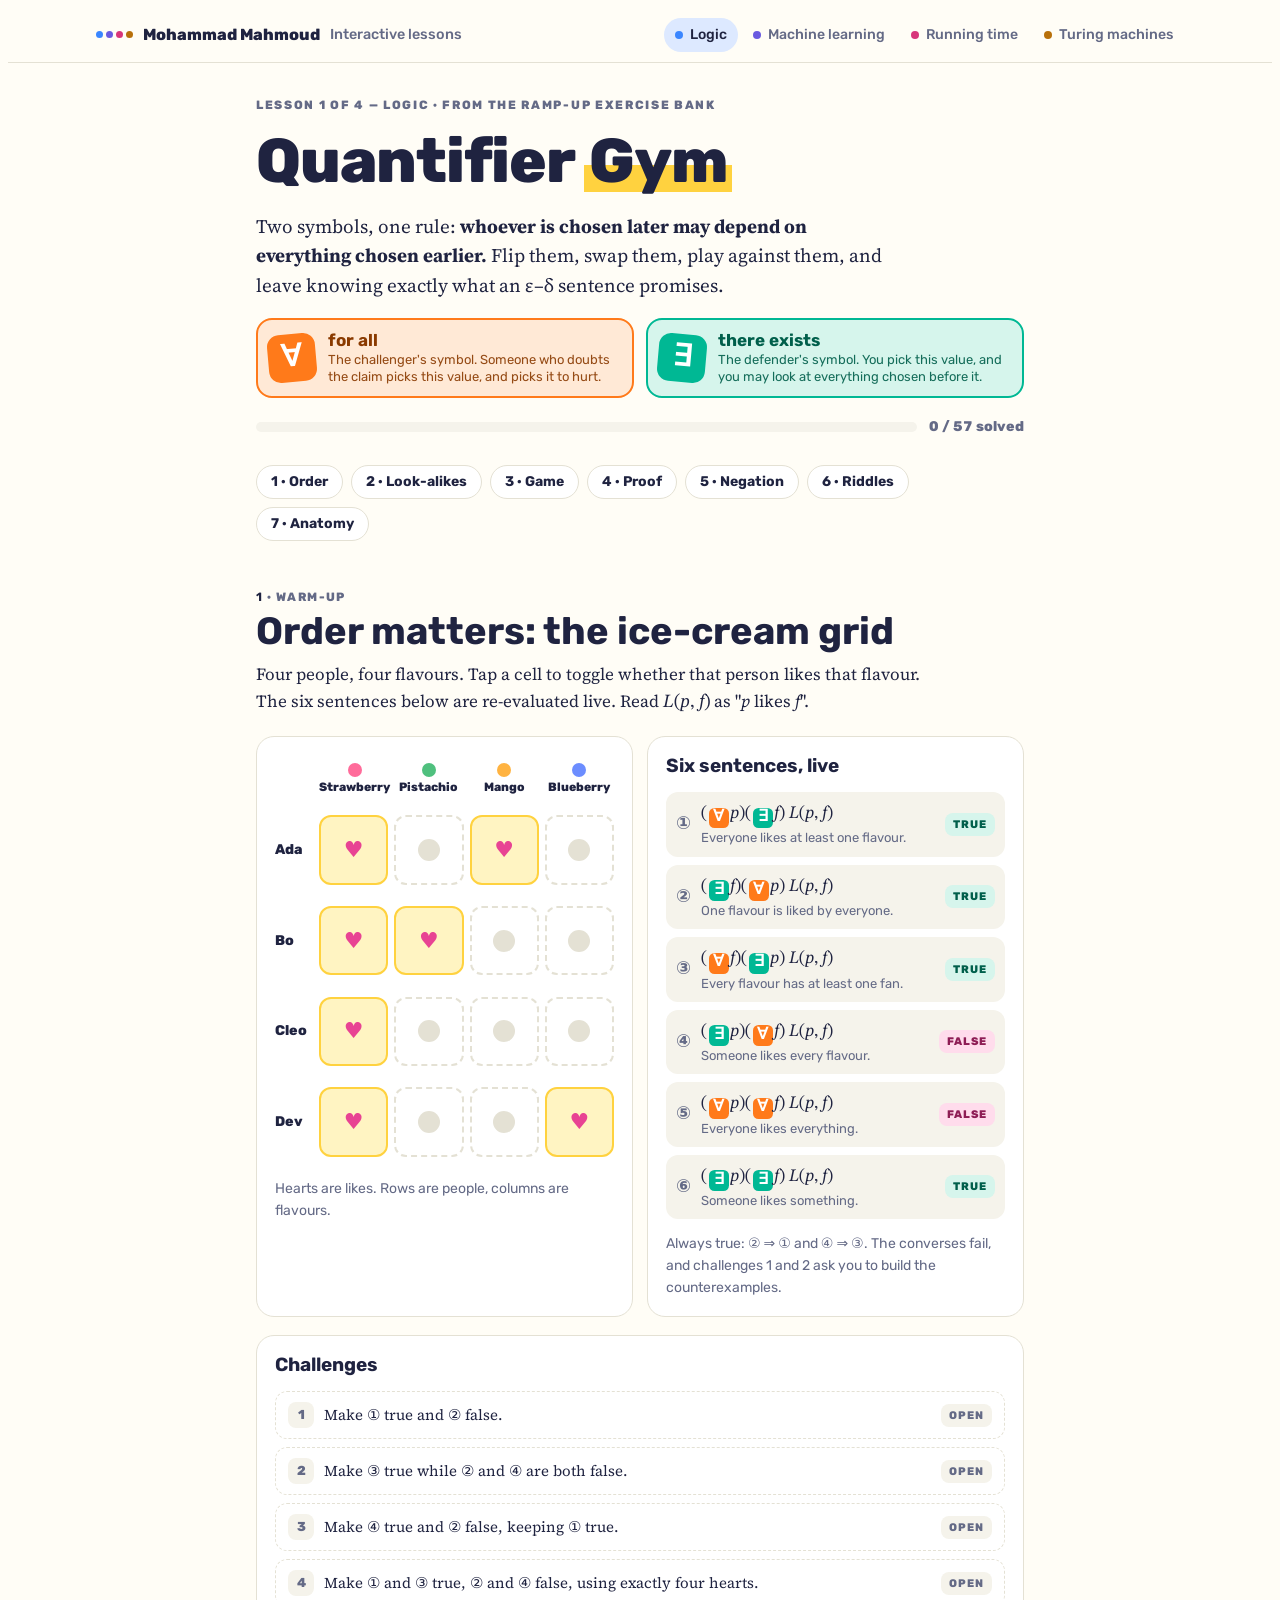
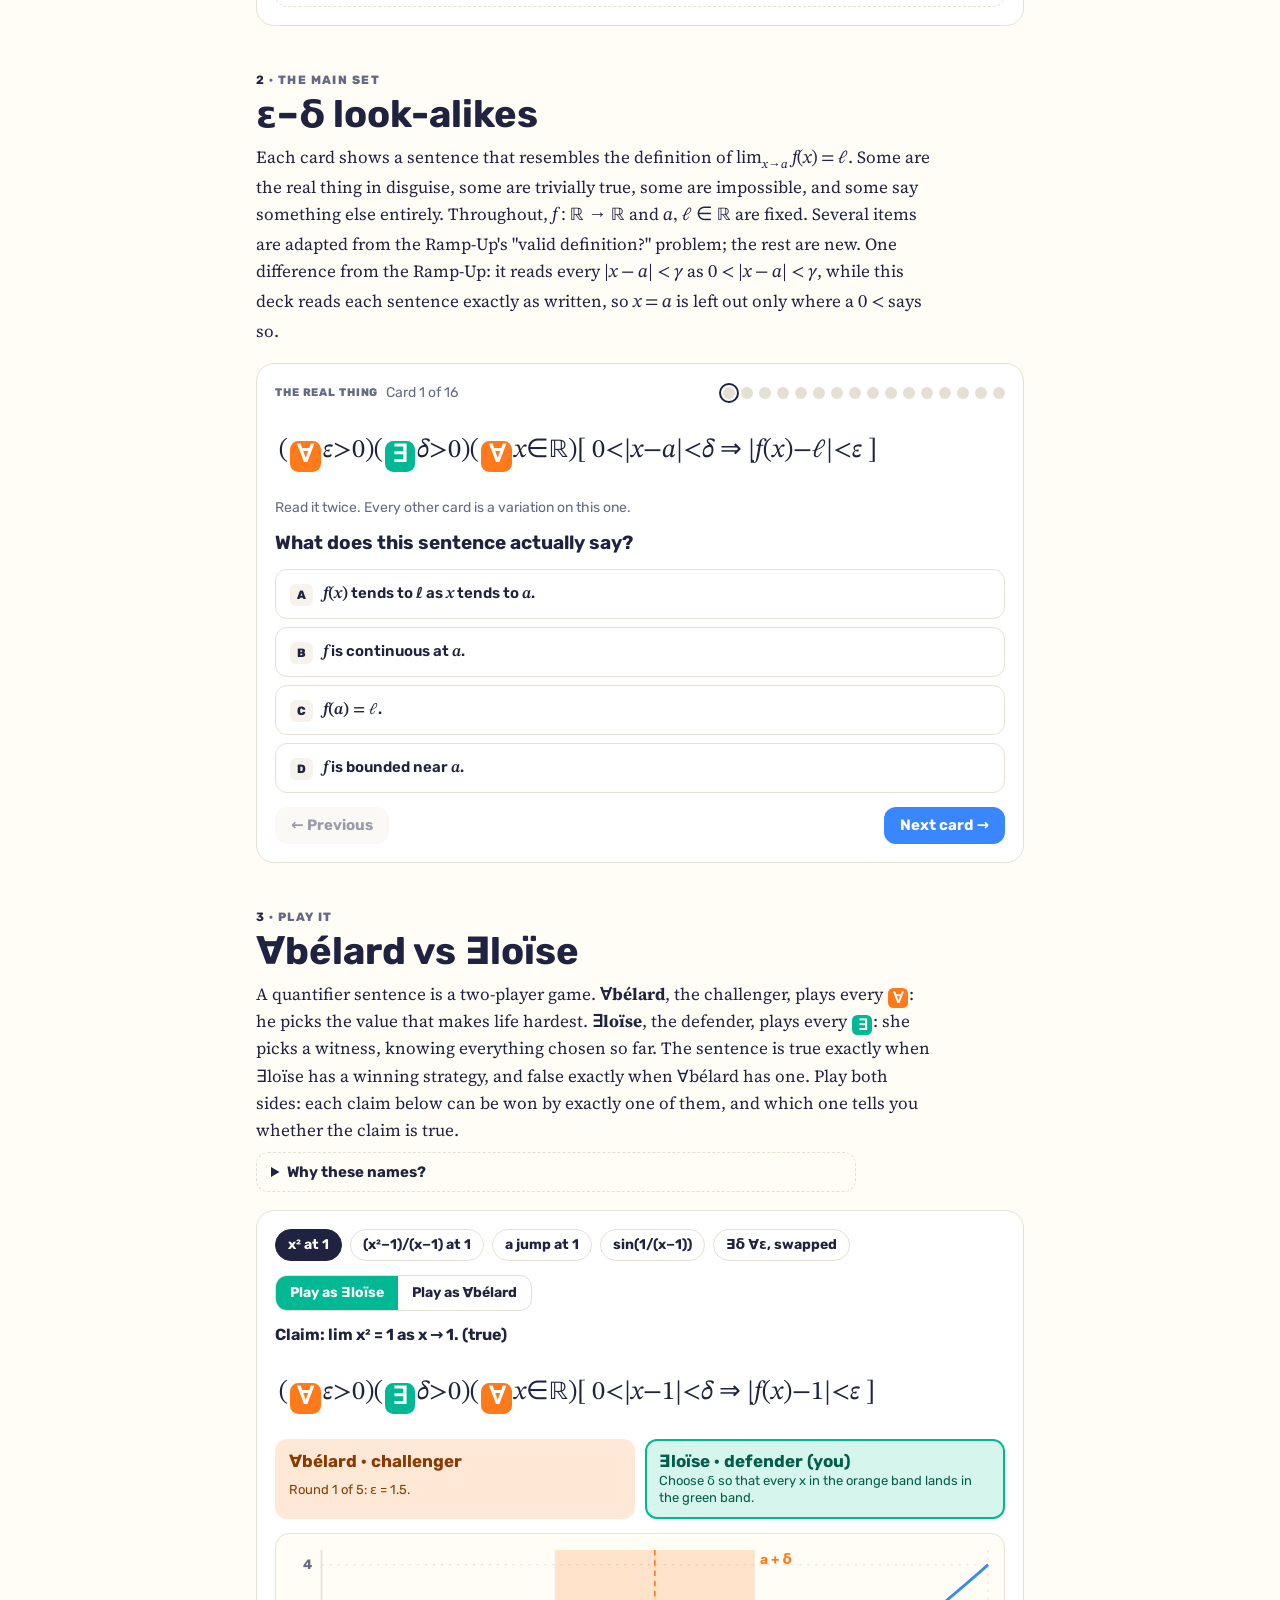
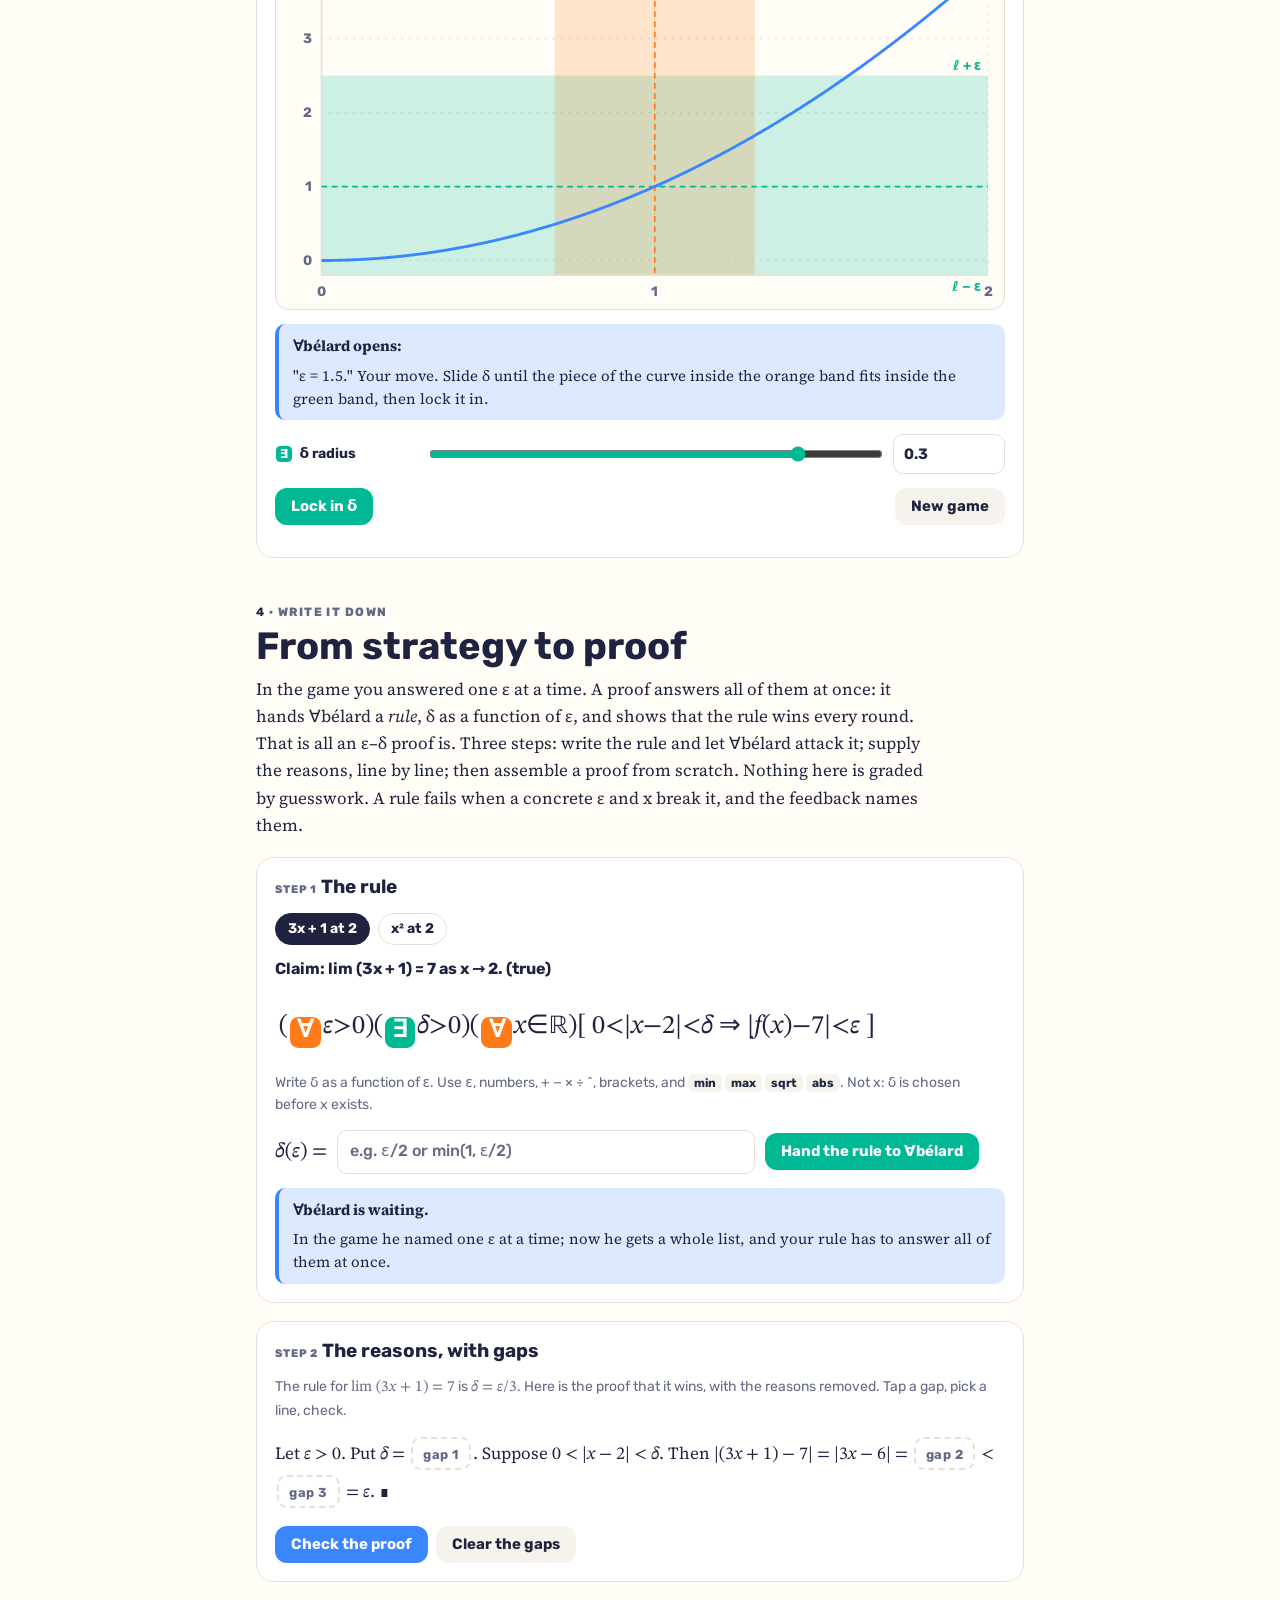
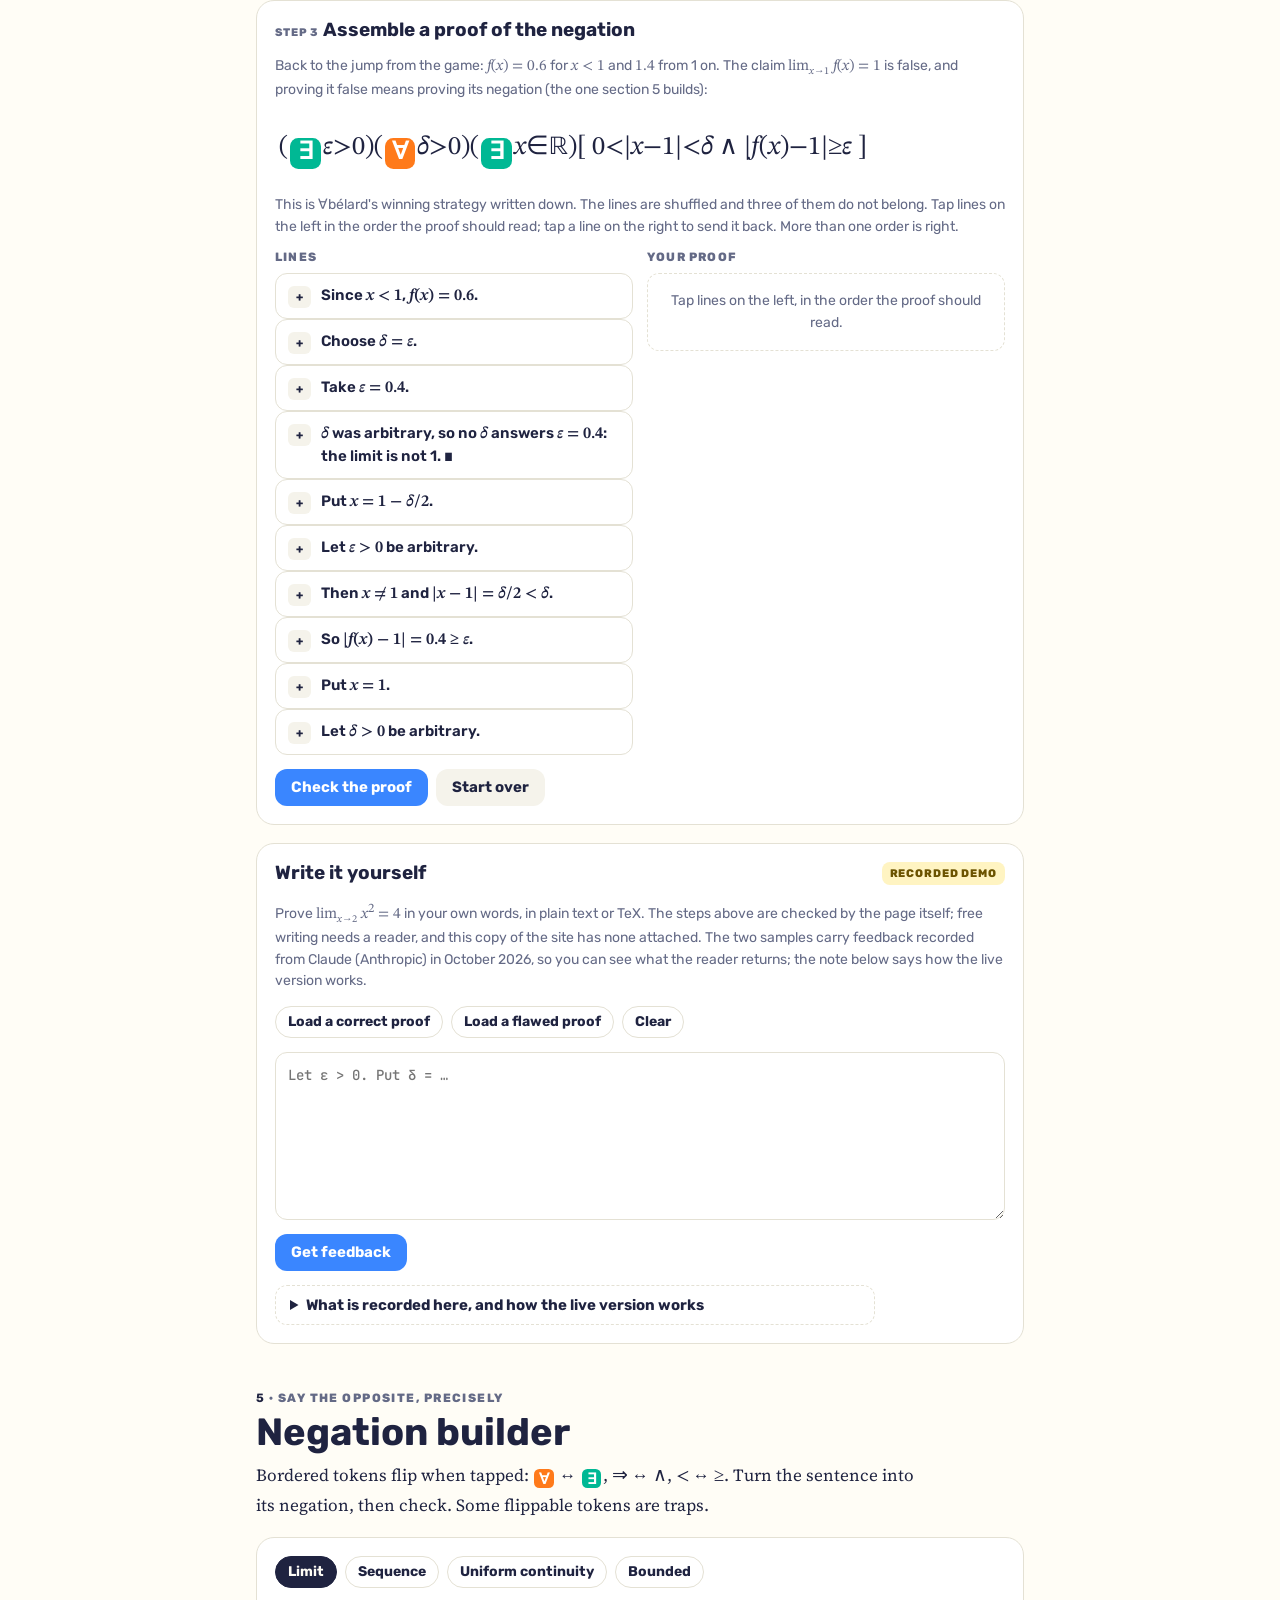
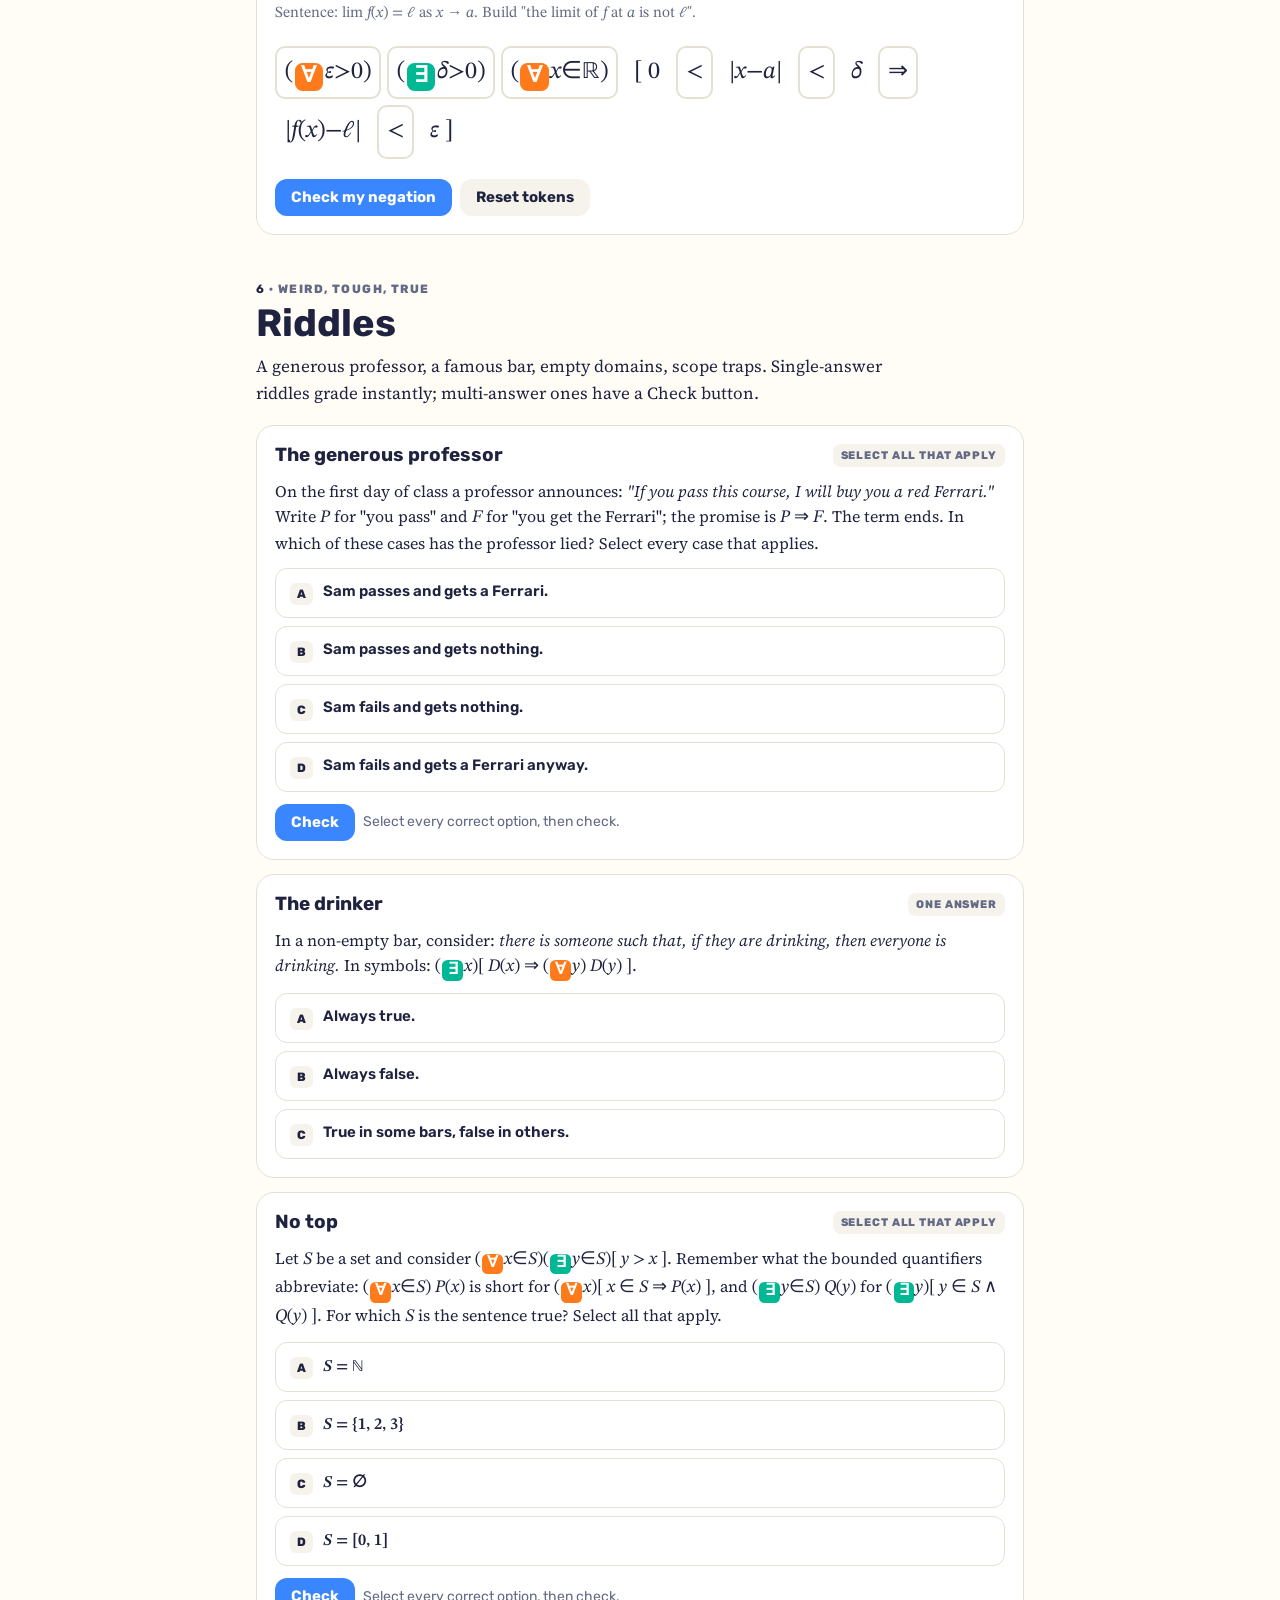
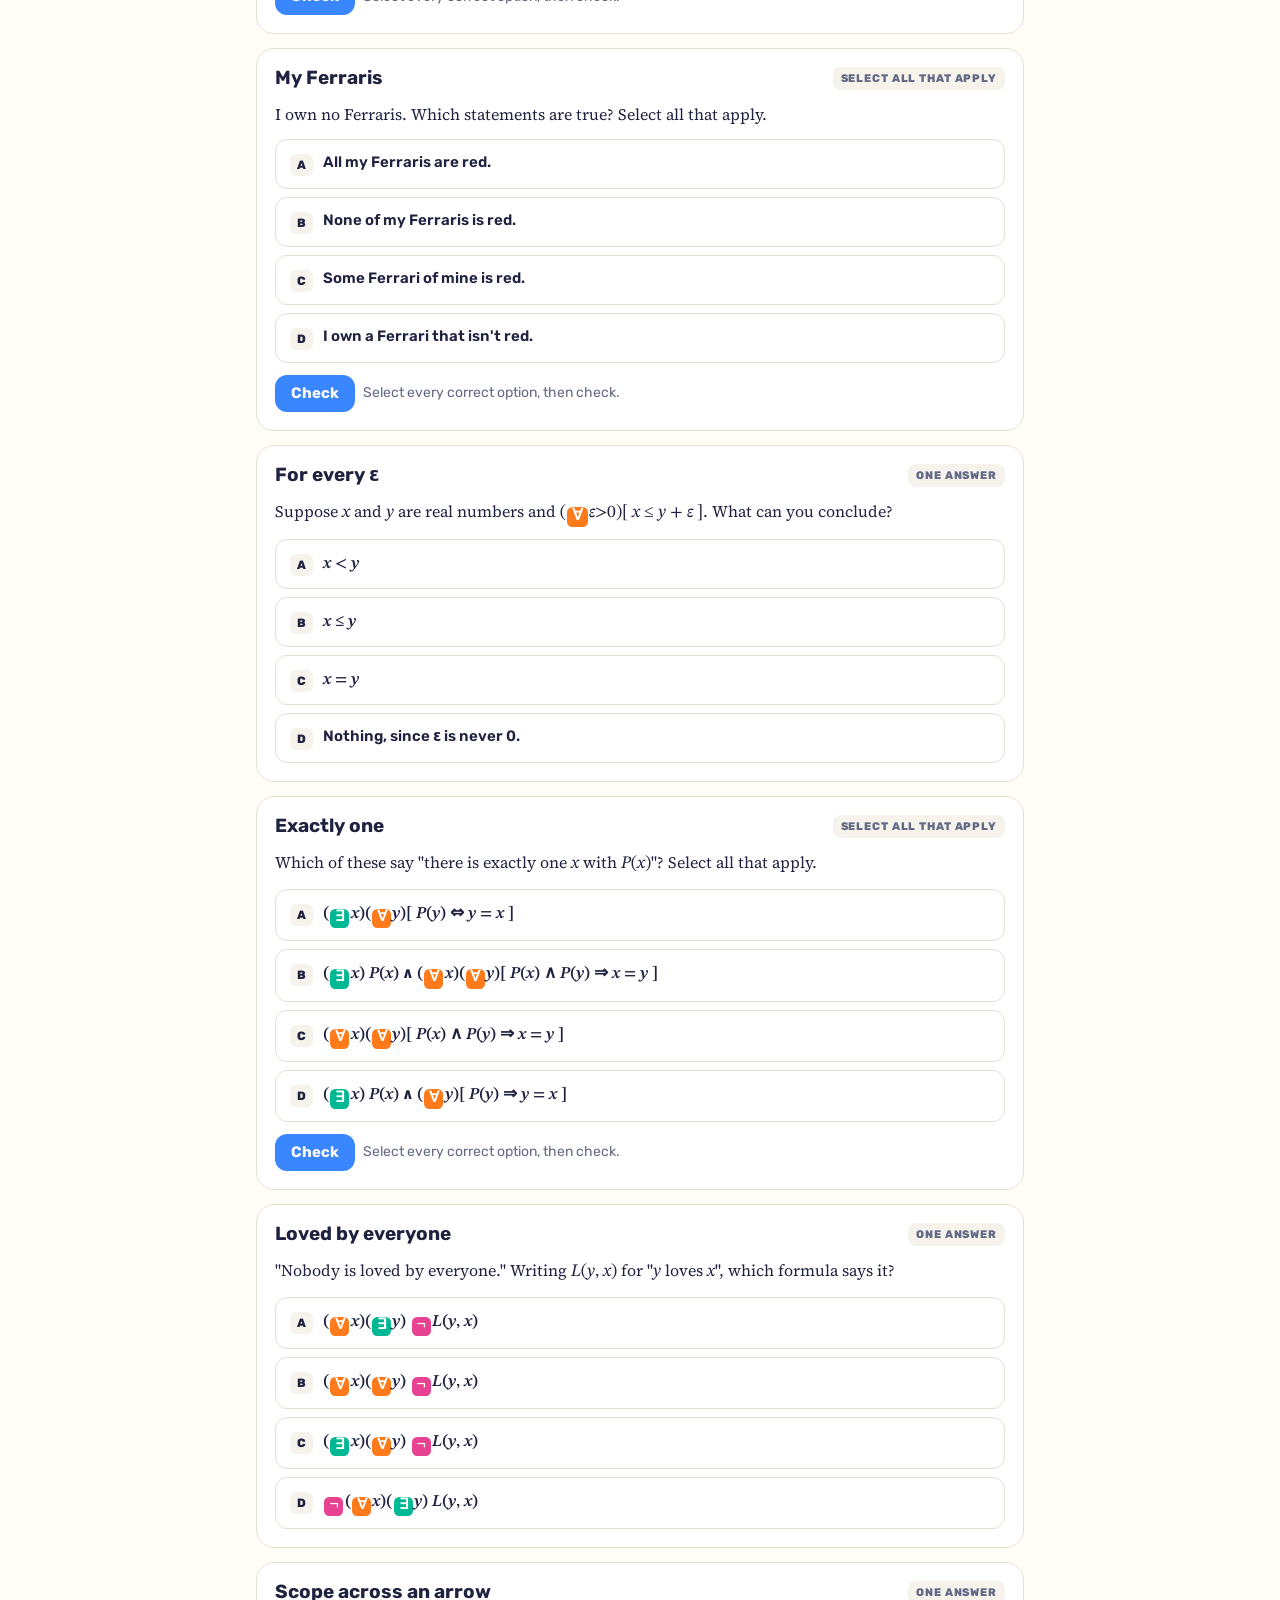
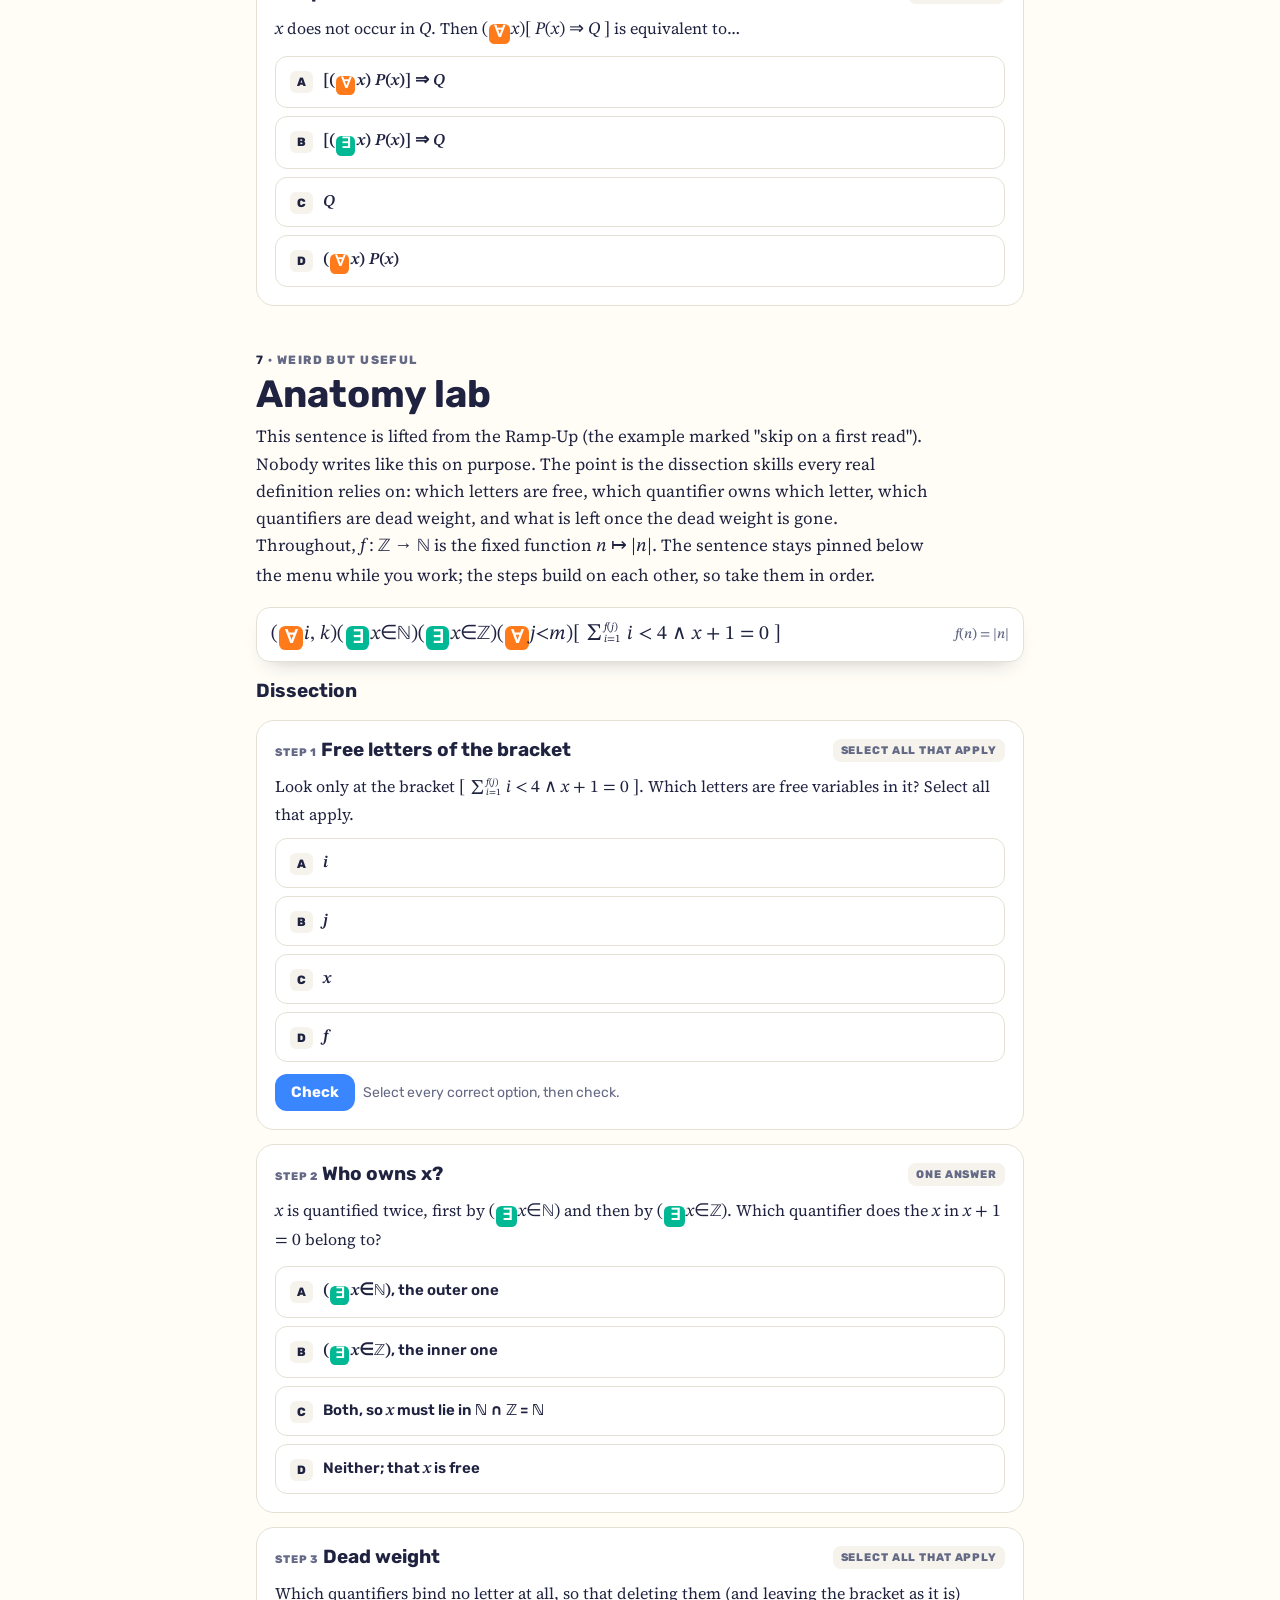
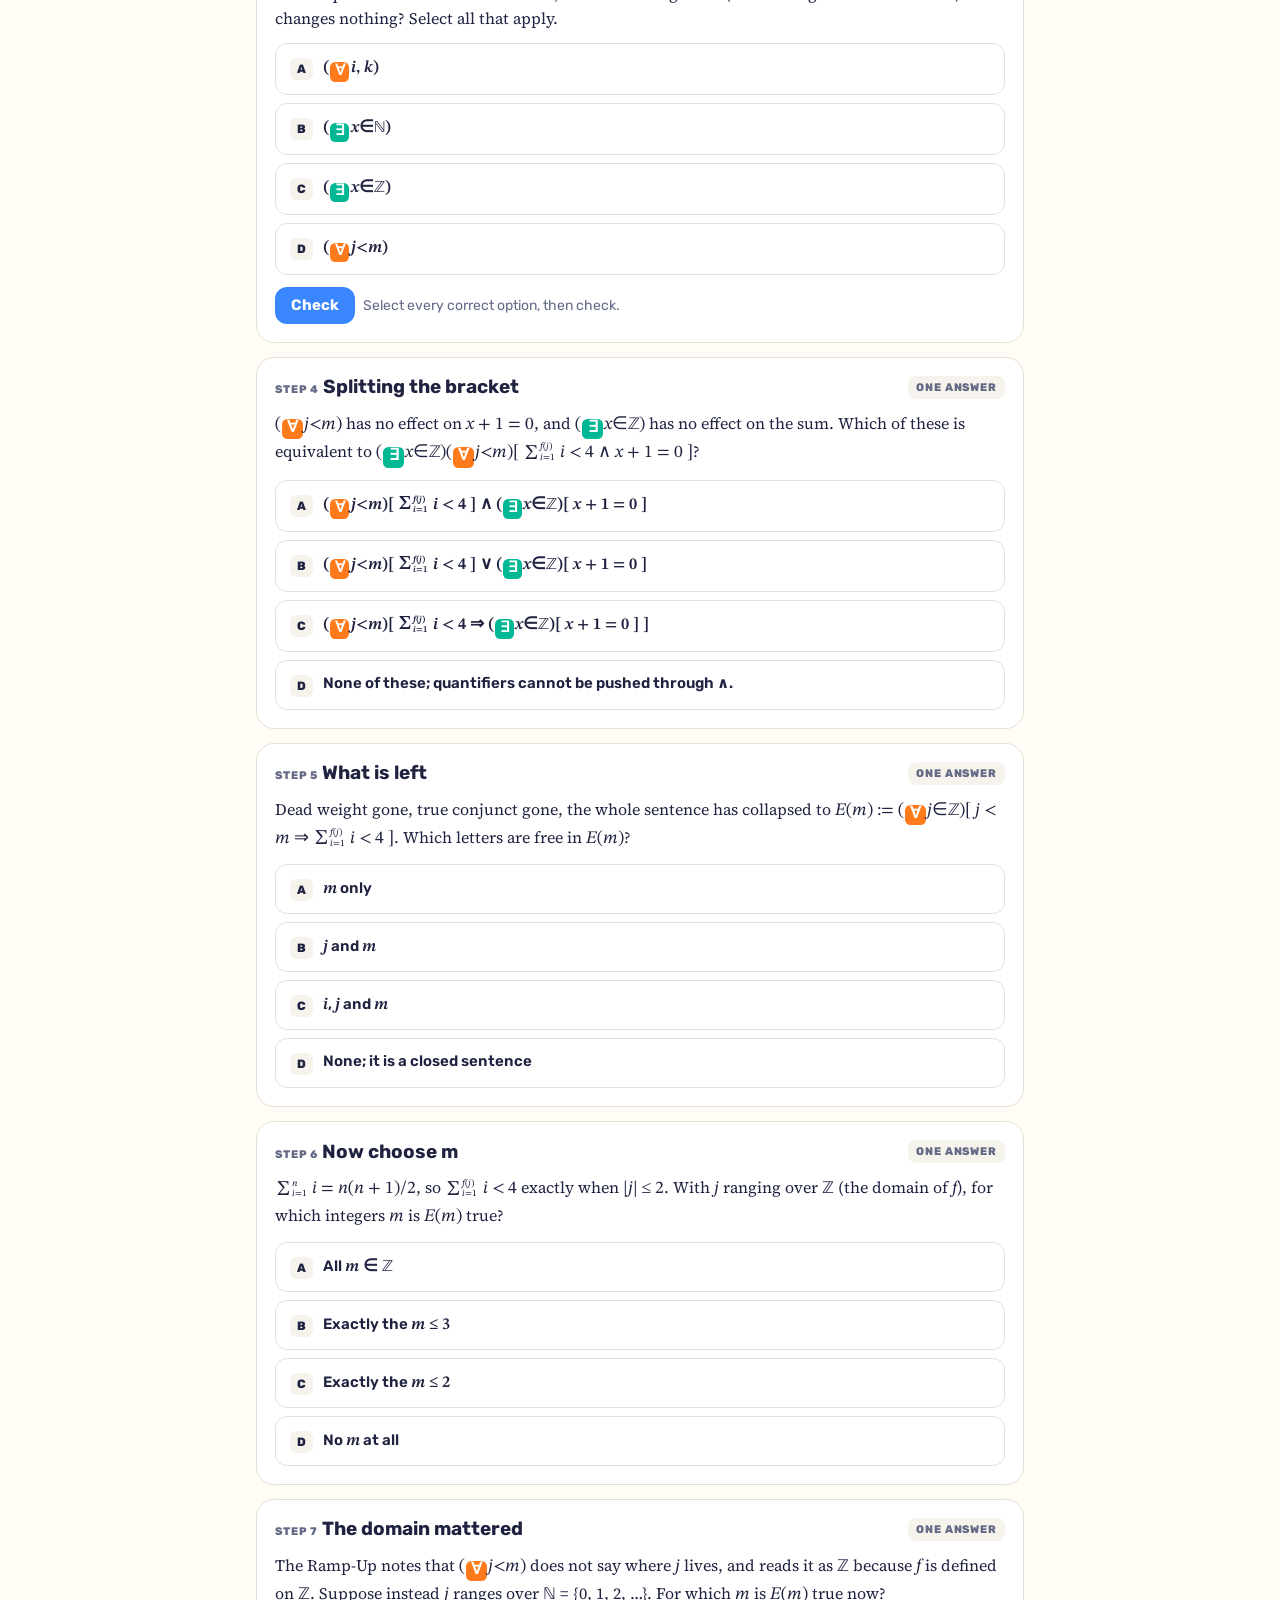
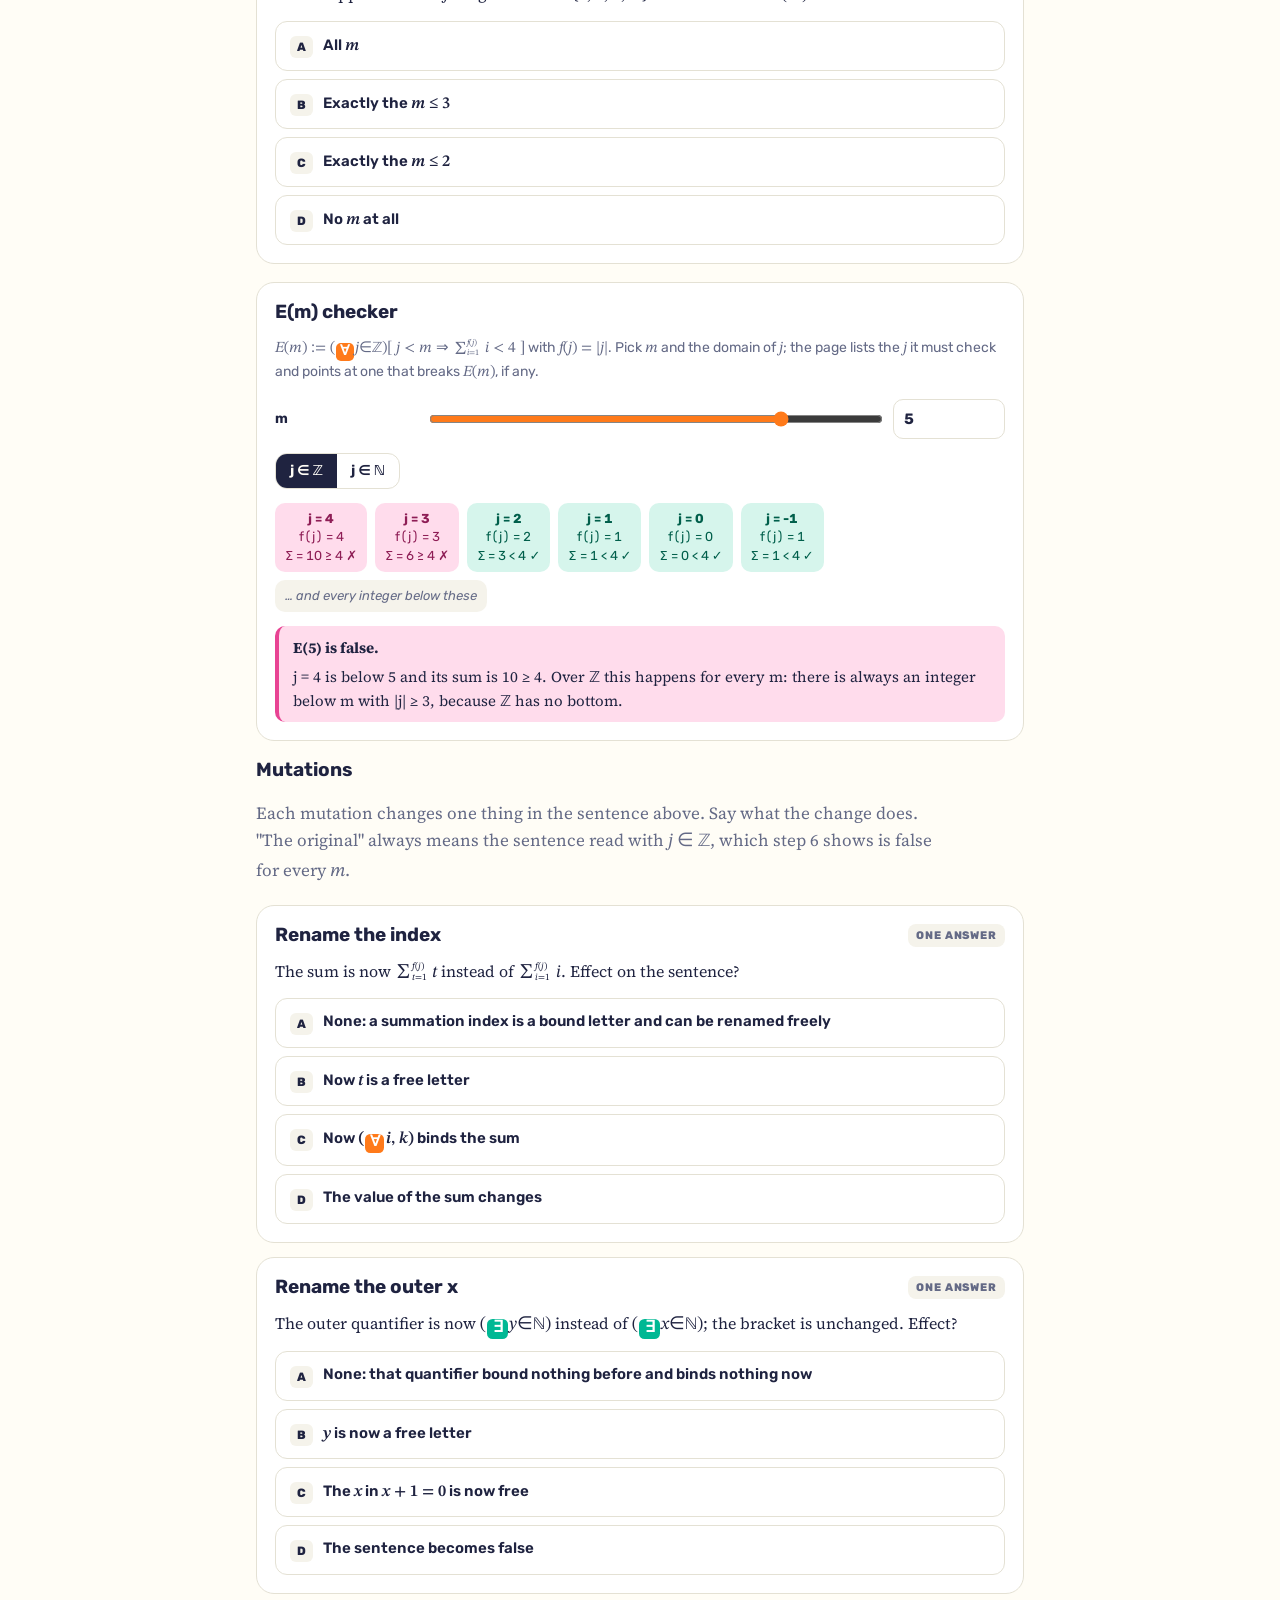
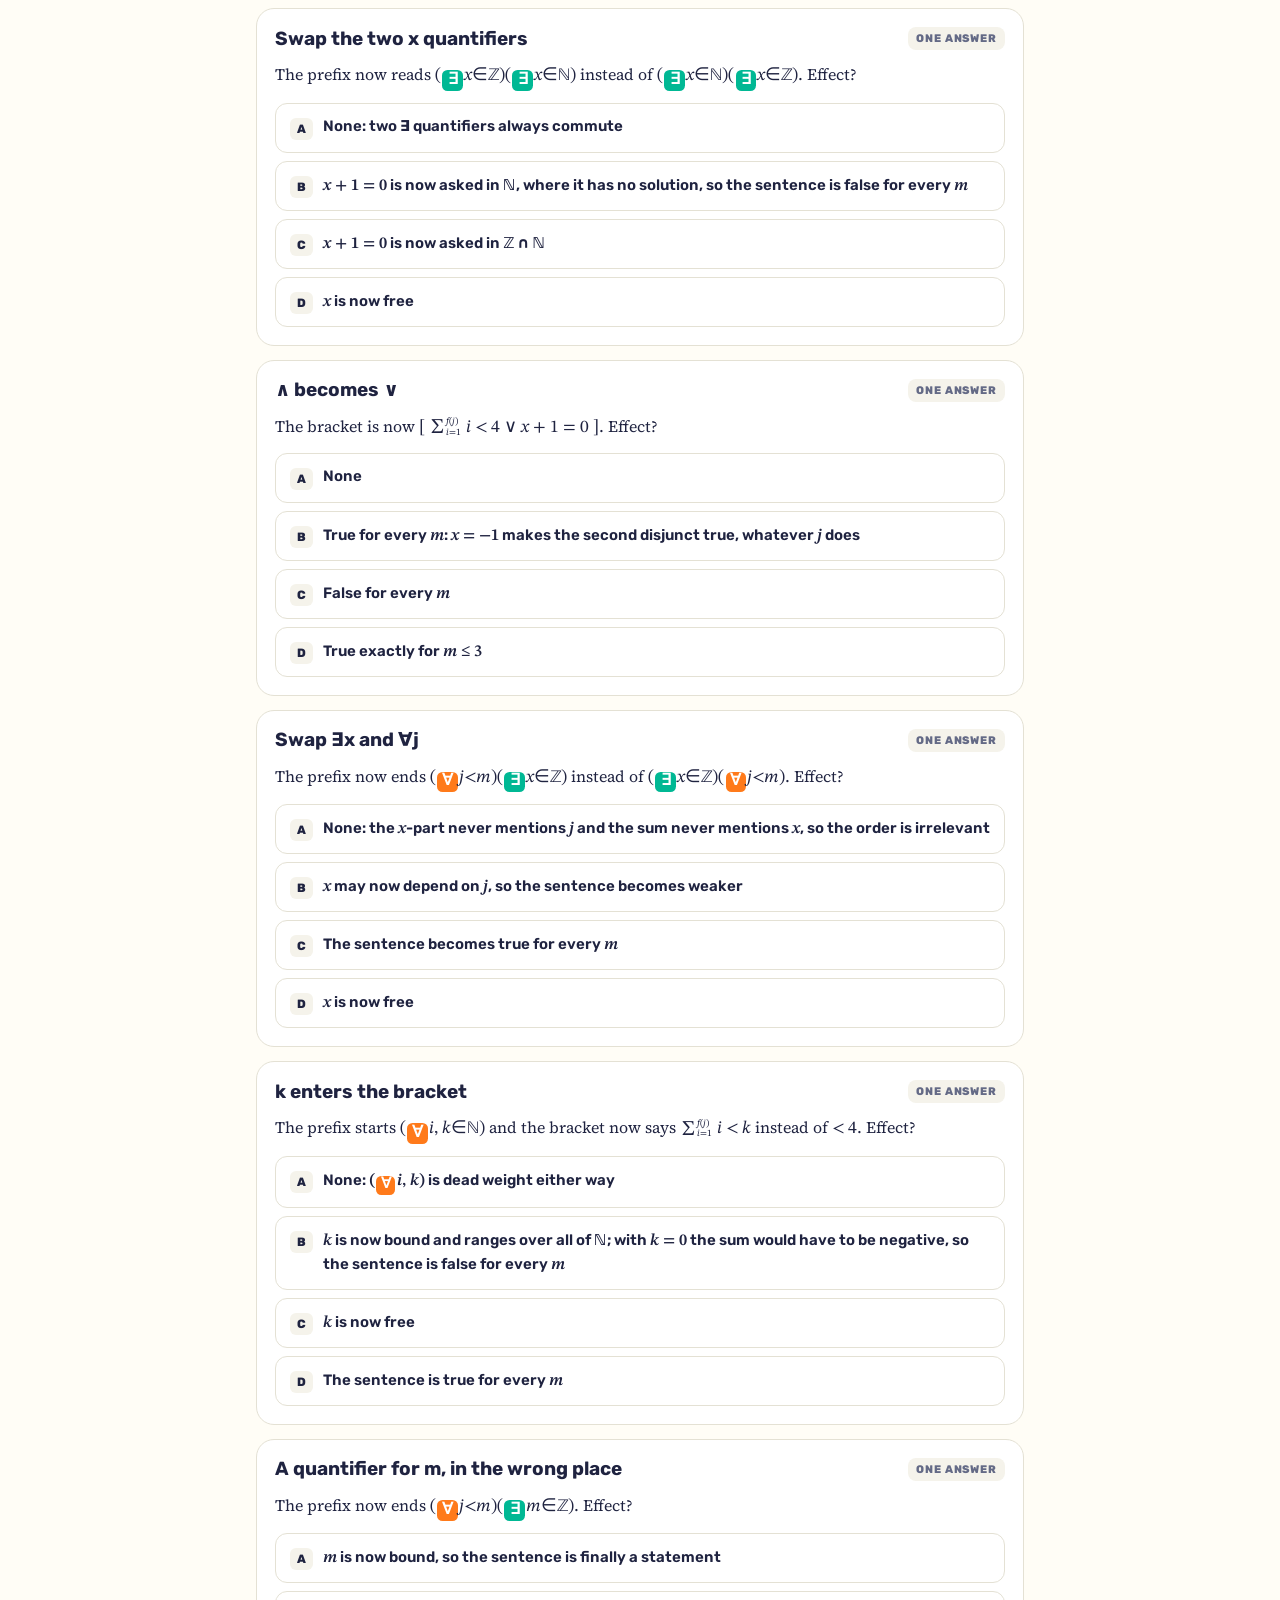
==== commit 49a35a9b: "Fix errors found by stress-testing the lesson exercises Logic (Quantifier Gym) - Deck cards 12 and 1" ====
--- a/lessons/logic.html
+++ b/lessons/logic.html
@@ -379,7 +379,7 @@
   <div class="mod-head">
     <p class="num"><b>2</b> · the main set</p>
     <h2>ε–δ look-alikes</h2>
-    <p class="intro">Each card shows a sentence that resembles the definition of <span class="fm">lim<sub><i>x</i>→<i>a</i></sub> <i>f</i>(<i>x</i>) = ℓ</span>. Some are the real thing in disguise, some are trivially true, some are impossible, and some say something else entirely. Throughout, <span class="fm"><i>f</i> : ℝ → ℝ</span> and <span class="fm"><i>a</i>, ℓ ∈ ℝ</span> are fixed. Several items are lifted from the Ramp-Up's own "valid definition?" problem; the rest are new.</p>
+    <p class="intro">Each card shows a sentence that resembles the definition of <span class="fm">lim<sub><i>x</i>→<i>a</i></sub> <i>f</i>(<i>x</i>) = ℓ</span>. Some are the real thing in disguise, some are trivially true, some are impossible, and some say something else entirely. Throughout, <span class="fm"><i>f</i> : ℝ → ℝ</span> and <span class="fm"><i>a</i>, ℓ ∈ ℝ</span> are fixed. Several items are adapted from the Ramp-Up's "valid definition?" problem; the rest are new. One difference from the Ramp-Up: it reads every <span class="fm">|<i>x</i> − <i>a</i>| &lt; <i>γ</i></span> as <span class="fm">0 &lt; |<i>x</i> − <i>a</i>| &lt; <i>γ</i></span>, while this deck reads each sentence exactly as written, so <span class="fm"><i>x</i> = <i>a</i></span> is left out only where a <span class="fm">0 &lt;</span> says so.</p>
   </div>
   <div class="panel">
     <div class="deck-top">
@@ -568,9 +568,11 @@
 const esc=s=>String(s).replace(/&/g,'&amp;').replace(/</g,'&lt;').replace(/>/g,'&gt;');
 // Formula renderer: single Latin letters and ε/δ go italic, a_n becomes a subscript, ∀ ∃ ¬ become colored chips.
 function mathify(s){
-  return esc(s).replace(/([A-Za-z])_([A-Za-z0-9])|(?<![A-Za-z&#])([A-Za-z])(?![A-Za-z;])|[∀∃¬]|[εδ]/g,function(m,b,sub,single){
+  // No lookbehind here: Safari before 16.4 cannot parse one, and a parse error would stop the whole page.
+  // A lone letter right after a letter, & or # (a word, or an entity like &lt;) is left as it is.
+  return esc(s).replace(/([A-Za-z])_([A-Za-z0-9])|([A-Za-z])(?![A-Za-z;])|[∀∃¬]|[εδ]/g,function(m,b,sub,single,off,str){
     if(b) return '<i>'+b+'</i><sub>'+sub+'</sub>';
-    if(single) return '<i>'+single+'</i>';
+    if(single) return /[A-Za-z&#]/.test(str.charAt(off-1))?m:'<i>'+single+'</i>';
     if(m==='∀') return '<b class="q fa" title="for all">∀</b>';
     if(m==='∃') return '<b class="q ex" title="there exists">∃</b>';
     if(m==='¬') return '<b class="q ng" title="not">¬</b>';
@@ -678,12 +680,12 @@
   opts:['weaker: it allows three times the error.', 'equivalent.', 'stronger.', 'always true.'], ans:1,
   why:'Feed it <i>ε</i>/4: you get |<i>f</i>(<i>x</i>) − ℓ| ≤ 3<i>ε</i>/4 &lt; <i>ε</i>. Any fixed positive multiple of <i>ε</i>, and ≤ in place of &lt;, leave the definition unchanged. What matters is the quantifier order and who is allowed to depend on whom.',
   nudge:'Try running the sentence with a smaller ε than the one you were handed.'},
- {tag:'Ramp-Up problem, item (g)', f:'(∀ε≥0)(∃δ≥0)(∀x∈[a−δ, a+δ])[ |f(x)−ℓ|≤ε ]', q:'Only two symbols changed: ≥ for &gt;, and a closed interval. What does it say?',
+ {tag:'Ramp-Up item (g), read as written', f:'(∀ε≥0)(∃δ≥0)(∀x∈[a−δ, a+δ])[ |f(x)−ℓ|≤ε ]', q:'Against card 1: ≥ in both quantifiers, ≤ <i>ε</i>, and the closed interval [<i>a</i> − <i>δ</i>, <i>a</i> + <i>δ</i>] where the punctured ball was. What does it say?',
   opts:['Same as the limit.', fm('f(a) = ℓ')+', and nothing about nearby points.', 'Always true.', fm('f')+' is constant near '+fm('a')+'.'], ans:1,
-  why:'<i>δ</i> = 0 is now allowed, and [<i>a</i>, <i>a</i>] is just {<i>a</i>}. ∃loïse answers <i>δ</i> = 0 to every <i>ε</i>, and the sentence shrinks to |<i>f</i>(<i>a</i>) − ℓ| ≤ <i>ε</i> for all <i>ε</i> ≥ 0, i.e. <i>f</i>(<i>a</i>) = ℓ. Conversely, if <i>f</i>(<i>a</i>) = ℓ then <i>δ</i> = 0 always works. Two tiny ≥ signs deleted the limit entirely.'},
- {tag:'Ramp-Up problem, item (i)', f:'(∀ε>0)(∃δ>0)(∀x∈ℝ)[ x−a<δ ⇒ |f(x)−ℓ|<ε ]', q:'The absolute value around x − a is gone. What does it say?',
+  why:'<i>δ</i> = 0 is now allowed, and [<i>a</i>, <i>a</i>] is just {<i>a</i>}. ∃loïse answers <i>δ</i> = 0 to every <i>ε</i>, and the sentence shrinks to |<i>f</i>(<i>a</i>) − ℓ| ≤ <i>ε</i> for all <i>ε</i> ≥ 0, i.e. <i>f</i>(<i>a</i>) = ℓ. Conversely, if <i>f</i>(<i>a</i>) = ℓ then <i>δ</i> = 0 always works. Two tiny ≥ signs deleted the limit entirely. (The Ramp-Up asks this item under its convention that <i>x</i> = <i>a</i> is never examined. Read that way, <i>δ</i> = 0 leaves no <i>x</i> at all, and the sentence is vacuously true for every <i>f</i>: that is the Ramp-Up\'s answer. This deck reads the sentence as written, so <i>x</i> = <i>a</i> counts.)'},
+ {tag:'Ramp-Up item (i), read as written', f:'(∀ε>0)(∃δ>0)(∀x∈ℝ)[ x−a<δ ⇒ |f(x)−ℓ|<ε ]', q:'The bars around <i>x</i> − <i>a</i> are gone, and so is the 0 &lt;. What does it say?',
   opts:['Same as the limit.', 'The left-hand limit at '+fm('a')+' is ℓ.', fm('f = ℓ')+' on all of (−∞, '+fm('a')+'] and '+fm('f(x)')+' → ℓ as '+fm('x → a⁺')+'.', 'Always false.'], ans:2,
-  why:'<i>x</i> − <i>a</i> &lt; <i>δ</i> holds for every <i>x</i> to the left of <i>a</i>, however far away, and for <i>x</i> = <i>a</i> itself. So the bracket demands |<i>f</i>(<i>x</i>) − ℓ| &lt; <i>ε</i> on (−∞, <i>a</i> + <i>δ</i>) for every <i>ε</i>, which forces <i>f</i> = ℓ on (−∞, <i>a</i>], plus the ordinary right-hand limit. A missing pair of bars turned a local statement into a global one.'},
+  why:'<i>x</i> − <i>a</i> &lt; <i>δ</i> holds for every <i>x</i> to the left of <i>a</i>, however far away, and for <i>x</i> = <i>a</i> itself. So the bracket demands |<i>f</i>(<i>x</i>) − ℓ| &lt; <i>ε</i> on (−∞, <i>a</i> + <i>δ</i>) for every <i>ε</i>, which forces <i>f</i> = ℓ on (−∞, <i>a</i>], plus the ordinary right-hand limit. A missing pair of bars turned a local statement into a global one. (Under the Ramp-Up\'s convention that <i>x</i> = <i>a</i> is never examined, the same sentence leaves <i>f</i>(<i>a</i>) free: <i>f</i> = ℓ on (−∞, <i>a</i>), plus the right-hand limit. Either way, it is not the limit.)'},
  {tag:'sequences', f:'(∀ε>0)(∀c∈ℕ)(∃n∈ℕ)[ n>c ∧ |f_n−ℓ|<ε ]', q:fm('(f_n)')+' is a real sequence. What does this say about ℓ?',
   opts:[fm('f_n')+' → ℓ.', 'ℓ is the limit of some subsequence of '+fm('(f_n)')+'.', fm('f_n = ℓ')+' for infinitely many '+fm('n')+'.', 'Always true.'], ans:1,
   why:'(∀<i>c</i>)(∃<i>n</i> &gt; <i>c</i>) means "for infinitely many <i>n</i>". So for every <i>ε</i>, infinitely many terms are <i>ε</i>-close to ℓ: ℓ is a cluster point, the limit of some subsequence. <i>f<sub>n</sub></i> = (−1)<sup><i>n</i></sup> with ℓ = 1 passes, yet the sequence does not converge. Compare the Ramp-Up definition, where <i>c</i> is existential and <i>n</i> universal.'},
@@ -744,8 +746,8 @@
   lose:'Both sides sit at distance 0.4 from 1, so every round with ε &gt; 0.4 was easy. Once ε ≤ 0.4 no δ can help: every punctured ball around 1 contains points at distance exactly 0.4. This is the negation, lived: (∃ε&gt;0)(∀δ&gt;0)(∃x) with 0 &lt; |x − 1| &lt; δ and |f(x) − 1| ≥ ε.'},
  {id:'osc', label:'sin(1/(x−1))', title:'Claim: lim 1 + 0.8·sin(1/(x−1)) = 1 as x → 1.  (false)', f:x=>Math.abs(x-1)<1e-12?NaN:1+0.8*Math.sin(1/(x-1)), dev:x=>Math.abs(x-1)<1e-12?NaN:0.8*Math.abs(Math.sin(1/(x-1))), a:1, L:1, dom:[0,2], yr:[-0.1,2.1], mode:'normal', truth:false, thr:0.8,
   worst:d=>{ const k=Math.ceil((1/d-Math.PI/2)/(2*Math.PI))+1; return 1+1/(Math.PI/2+2*Math.PI*k); },
-  hintFa:'She cannot win once ε ≤ 0.8. The peaks sit at x = 1 + 1/(π/2 + 2πk): pick k large enough that a peak lands inside her band, or slide x slowly and watch the marker climb. (At ε = 0.8 exactly only a peak itself escapes, which takes typing x to many digits; any ε a little below 0.8 gives you room.)',
-  lose:'Every punctured ball around 1, however tiny, contains a peak where sin(1/(x − 1)) = 1: take x = 1 + 1/(π/2 + 2πk) with k large. So no δ works for any ε ≤ 0.8, and the same argument kills every other candidate ℓ. The function is bounded (card 8 of the deck is satisfied) but has no limit.'},
+  hintFa:'She cannot win once ε ≤ 0.8. The peaks sit at x = 1 + 1/(π/2 + 2πk): pick k large enough that a peak lands inside her band, or slide x slowly and watch the marker climb. (At ε = 0.8 exactly only a peak or a trough itself escapes, which takes typing x to many digits; any ε a little below 0.8 gives you room.)',
+  lose:'Every punctured ball around 1, however tiny, contains a peak where sin(1/(x − 1)) = 1: take x = 1 + 1/(π/2 + 2πk) with k large. So no δ works for any ε ≤ 0.8. Every such ball also holds troughs, where f = 0.2, so peaks and troughs together rule out every other candidate ℓ. The function is bounded (card 8 of the deck is satisfied) but has no limit.'},
  {id:'swap', label:'∃δ ∀ε, swapped', title:'Same x² at 1, same ℓ = 1, but the sentence is (∃δ>0)(∀ε>0)(∀x)[…].  (false)', f:x=>x*x, dev:x=>Math.abs((x-1)*(x+1)), a:1, L:1, dom:[0,2], yr:[-0.2,4.2], mode:'swap', truth:false}
 ];
 const gs={sc:SCN[0], role:'ex', state:'pick', round:0, seq:[1], eps:1, del:0.3, x:1.15, mark:null, hist:[], losses:0};
@@ -980,7 +982,8 @@
 
 /* A small evaluator for δ as an expression in ε. The input is tokenised and parsed by hand; nothing is passed to eval. */
 function parseRule(src){
-  const s=String(src).replace(/[−–]/g,'-').replace(/[×·]/g,'*').replace(/÷/g,'/').replace(/\s+/g,'');
+  // Also accepted: min{1, ε/5} and [ ] (written maths uses braces), ε² and ε³, and a leading "δ =".
+  const s=String(src).replace(/[−–]/g,'-').replace(/[×·]/g,'*').replace(/÷/g,'/').replace(/²/g,'^2').replace(/³/g,'^3').replace(/[{\[]/g,'(').replace(/[}\]]/g,')').replace(/\s+/g,'').replace(/^(δ|delta|d)=/i,'');
   if(!s) return {err:'Write a rule first: δ in terms of ε.'};
   const toks=[]; let i=0, m;
   while(i<s.length){
@@ -1029,9 +1032,13 @@
   return NaN;
 }
 
-/* ∀bélard's attack on a rule: a list of ε (ten shown, 121 more from 10⁻⁶ to 10⁶), and for each the worst x in the δ-band. */
+/* ∀bélard's attack on a rule: a list of ε (ten shown, 12,001 more from 10⁻⁶ to 10⁶), and for each the worst x in the δ-band. */
 const EPS_SHOW=[1000,100,10,5,2,1,0.5,0.1,0.01,0.001];
-function epsList(){ const out=EPS_SHOW.slice(); for(let k=-60;k<=60;k++) out.push(+Math.pow(10,k/10).toPrecision(6)); return out; }
+// The hidden list is dense (about 0.23% apart): a wrong rule can fail only on a narrow band of ε, e.g. min(1, ε/4.9) for x² at 2
+// fails only for 4.41 < ε < 5, and a coarse list would step right over it. Each round is one comparison with sc.safe(ε),
+// and the expensive scan for ∀bélard's x runs only on rounds that fail.
+const EPS_ALL=(()=>{ const out=EPS_SHOW.slice(); for(let k=-6000;k<=6000;k++) out.push(+Math.pow(10,k/1000).toPrecision(6)); return out; })();
+function epsList(){ return EPS_ALL; }
 function worstIn(sc,del){
   let best=null, bd=-1; const N=1200, a=sc.a;
   const probe=x=>{ if(x===a) return; const y=sc.f(x); if(!Number.isFinite(y)) return; const d=Math.abs(y-sc.L); if(d>bd){ bd=d; best=x; } };
@@ -1049,7 +1056,7 @@
     // the x that ∀bélard names; if it misses by a hair, any x between the safe radius and δ escapes, and a round is only lost
     // when such an x can actually be shown.
     const s=sc.safe(e);
-    let bad=d>s*(1+1e-8), w=worstIn(sc,d);
+    let bad=d>s*(1+1e-8), w=bad?worstIn(sc,d):{x:null,spread:NaN};
     if(bad&&!(w.x!=null&&w.spread>=e)){ const t=(s+Math.min(d,2*s+1))/2; w={x:sc.a+t,spread:Math.abs(sc.f(sc.a+t)-sc.L)}; if(!(w.spread>=e)) bad=false; }
     rounds.push({eps:e,del:d,x:w.x,spread:w.spread,bad:bad});
   });
@@ -1086,7 +1093,7 @@
   reason:'with δ = min(1, ε/5), every x in the band has 1 &lt; x &lt; 3, so |x² − 4| = |x − 2|·|x + 2| &lt; δ · 5 ≤ ε',
   hint(r){
     if(r.constant) return 'Your δ does not look at ε at all. A δ chosen before ε is the swapped sentence of deck card 2, and only a function that is constantly 4 near 2 could survive it.';
-    if(r.onlyLarge) return 'Your rule is fine while ε is small, but δ grows with ε, and then x can wander: at x = '+nx(r.x)+', |x + 2| = '+nx(Math.abs(r.x+2))+', so 5 is no longer a bound on the second factor. Cap the radius: min(1, …) keeps every x inside (1, 3), where |x + 2| &lt; 5.';
+    if(r.onlyLarge&&Math.abs(r.x+2)>=5) return 'Your rule is fine while ε is small, but δ grows with ε, and then x can wander: at x = '+nx(r.x)+', |x + 2| = '+nx(Math.abs(r.x+2))+', so 5 is no longer a bound on the second factor. Cap the radius: min(1, …) keeps every x inside (1, 3), where |x + 2| &lt; 5.';
     const [sd,ss]=cmpPair(r.del,r.eps/(2+Math.sqrt(4+r.eps)));
     return 'Near 2, |x² − 4| = |x − 2|·|x + 2|, and |x + 2| is a little more than 4 just to the right of 2, so ε/4 is not enough. With δ ≤ 1 you have |x + 2| &lt; 5, and ε/5 then works. The largest safe δ at ε = '+nf(r.eps)+' is √(4 + ε) − 2 = '+ss+'; yours is '+sd+'.';
   },
@@ -1101,7 +1108,7 @@
    ' «≤» ', {opts:['ε','ε/5','5ε','1'], ans:0, why:['','5δ ≤ 5 · (ε/5) = ε, not ε/5.','5δ ≤ ε, since δ ≤ ε/5; 5ε would be weaker than what the claim needs.','5δ = min(5, ε), which is more than 1 as soon as ε &gt; 1; and the target was ε anyway.']},
    ', because «δ ≤ ε/5». ∎'
   ],
-  chainWin:'The cap δ ≤ 1 is used exactly once, to earn |x + 2| &lt; 5, and that bound is used exactly once, to turn the product into 5δ. Every proof of a limit of a polynomial has this shape: one factor is small because of δ, the others are bounded because of the cap.'}
+  chainWin:'The cap δ ≤ 1 is used exactly once, to earn |x + 2| &lt; 5, and that bound is used exactly once, to turn the product into 5δ. The standard proof for a polynomial of degree two or more has this shape: one factor is small because of δ, the others are bounded because of the cap.'}
 ];
 let prCur=PRF[0], prAst=null, prRounds=null;
 const gapSel={}, chainBad={};
@@ -1128,7 +1135,7 @@
   const ast=parsed.ast, rounds=attack(sc,ast);
   const shown=rounds.slice(0,EPS_SHOW.length), hidden=rounds.length-shown.length;
   rd.hidden=false;
-  rd.innerHTML=shown.map(r=>'<span class="'+(r.bad?'bad':'ok')+'">ε = '+nf(r.eps)+(r.bad?' ✗':' ✓')+'</span>').join('')+'<span class="more">and '+hidden+' more between 10<sup>−6</sup> and 10<sup>6</sup>'+(rounds.slice(EPS_SHOW.length).some(r=>r.bad)?', not all survived':', all survived')+'</span>';
+  rd.innerHTML=shown.map(r=>'<span class="'+(r.bad?'bad':'ok')+'">ε = '+nf(r.eps)+(r.bad?' ✗':' ✓')+'</span>').join('')+'<span class="more">and '+hidden.toLocaleString('en-US')+' more between 10<sup>−6</sup> and 10<sup>6</sup>'+(rounds.slice(EPS_SHOW.length).some(r=>r.bad)?', not all survived':', all survived')+'</span>';
   const bads=rounds.filter(r=>r.bad);
   if(bads.length===0){
     S.proof['rule-'+sc.id]=true; save(); progress(); prPills();
@@ -1258,7 +1265,7 @@
  {btn:'wr-s1', text:'Claim: \\lim_{x \\to 2} x^2 = 4.\n\nProof. Let \\varepsilon > 0 and set \\delta = \\min(1, \\varepsilon/5).\nSuppose 0 < |x - 2| < \\delta.\nSince |x - 2| < 1, we have 1 < x < 3, so |x + 2| < 5.\nThen |x^2 - 4| = |x - 2| \\, |x + 2| < 5\\delta \\le \\varepsilon. \\qed',
   cls:'why', fb:'<p><b>Correct, and complete.</b> δ is chosen before x and depends only on ε; each line follows from the one before; and the bound |x + 2| &lt; 5 is justified before it is used, which is the step most proofs of this limit skip.</p><p>Two small things, neither a mistake. The last inequality, 5δ ≤ ε, deserves its reason in writing ("because δ ≤ ε/5"), since a reader checking the proof has to reconstruct it. And notice that the puncture 0 &lt; |x − 2| was never used: the argument also shows that x² is continuous at 2, which is worth knowing.</p><p>A question back: where exactly would the argument break if δ were ε/5 alone?</p>'},
  {btn:'wr-s2', text:'Claim: \\lim_{x \\to 2} x^2 = 4.\n\nProof. Let \\varepsilon > 0. Near 2 we have |x + 2| < 5, so take \\delta = \\varepsilon/5.\nIf 0 < |x - 2| < \\delta then |x^2 - 4| = |x - 2| |x + 2| < \\delta \\cdot 5 = \\varepsilon. \\qed',
-  cls:'why nudge', fb:'<p><b>One gap, and it is the usual one.</b> "Near 2 we have |x + 2| &lt; 5" is true for x within 1 of 2, but δ = ε/5 is larger than 1 as soon as ε &gt; 5, and then x need not be near 2 at all: for ε = 10 the rule allows x = 3.9, where |x + 2| = 5.9 and |x² − 4| = 11.21 ≥ 10.</p><p>The fix is one word, δ = min(1, ε/5), and then state the bound on |x + 2| <em>after</em> δ, where it is earned. Everything else, the order of the choices, the factoring, the chain of inequalities, is right. (Step 1 above finds the same break if you hand it ε/5.)</p>'}
+  cls:'why nudge', fb:'<p><b>One gap, and it is the usual one.</b> "Near 2 we have |x + 2| &lt; 5" is true for x within 1 of 2, but δ = ε/5 is larger than 1 as soon as ε &gt; 5, and then x need not be near 2 at all: for ε = 10 the rule allows x = 3.9, where |x + 2| = 5.9 and |x² − 4| = 11.21 ≥ 10.</p><p>The fix is one word, δ = min(1, ε/5), and then state the bound on |x + 2| <em>after</em> δ, where it is earned. Everything else, the order of the choices, the factoring, the chain of inequalities, is right. (Step 1 above, with x² at 2 selected, finds the same break if you hand it ε/5.)</p>'}
 ];
 const wrNorm=s=>s.replace(/\s+/g,' ').trim();
 WR.forEach(w=>$('#'+w.btn).addEventListener('click',()=>{ $('#wr-text').value=w.text; $('#wr-fb').hidden=true; }));
@@ -1280,7 +1287,7 @@
   hint:'Bounds on quantifiers and the hypothesis of the implication never flip. Walk the negation through the quantifiers one at a time, then negate the bracket: ¬(P ⇒ Q) is P ∧ ¬Q.'},
  {name:'Sequence', says:'Sentence: f_n → ℓ (the Ramp-Up form). Build "f_n does not converge to ℓ".',
   toks:[{t:'(∀ε>0)',k:'q',alt:'(∃ε>0)',flip:true},{t:'(∃c∈ℕ)',k:'q',alt:'(∀c∈ℕ)',flip:true},{t:'(∀n∈ℕ)',k:'q',alt:'(∃n∈ℕ)',flip:true},{t:'[ n',k:'s'},{t:'>',k:'r',alt:'≤',flip:false},{t:'c',k:'s'},{t:'⇒',k:'c',alt:'∧',flip:true},{t:'|f_n−ℓ|',k:'s'},{t:'<',k:'r',alt:'≥',flip:true},{t:'ε ]',k:'s'}],
-  read:'There is a bad ε: past every index c there is still some n with |f_n − ℓ| ≥ ε. This is exactly the shape the Ramp-Up proves for f_n = n² − 5: "for any arbitrary c we found an n &gt; c that breaks the inequality".',
+  read:'There is a bad ε: past every index c there is still some n with |<i>f<sub>n</sub></i> − ℓ| ≥ ε. This is exactly the shape of what the Ramp-Up proves for <i>f<sub>n</sub></i> = <i>n</i>²: for any arbitrary c, it finds an n &gt; c that breaks the inequality.',
   hint:'n &gt; c is the hypothesis, so it stays. Only the conclusion |f_n − ℓ| &lt; ε is denied.'},
  {name:'Uniform continuity', says:'Sentence: f is uniformly continuous on ℝ. Build its negation.',
   toks:[{t:'(∀ε>0)',k:'q',alt:'(∃ε>0)',flip:true},{t:'(∃δ>0)',k:'q',alt:'(∀δ>0)',flip:true},{t:'(∀x∈ℝ)',k:'q',alt:'(∃x∈ℝ)',flip:true},{t:'(∀y∈ℝ)',k:'q',alt:'(∃y∈ℝ)',flip:true},{t:'[ |x−y|',k:'s'},{t:'<',k:'r',alt:'≥',flip:false},{t:'δ',k:'s'},{t:'⇒',k:'c',alt:'∧',flip:true},{t:'|f(x)−f(y)|',k:'s'},{t:'<',k:'r',alt:'≥',flip:true},{t:'ε ]',k:'s'}],
@@ -1329,7 +1336,7 @@
   opts:[fm('S = ℕ'), fm('S = {1, 2, 3}'), fm('S = ∅'), fm('S = [0, 1]')], ans:[0,2], multi:true,
   why:'In {1, 2, 3} and [0, 1] the largest element has nothing above it, so the ∀ fails there. ℕ has no largest element: y = x + 1 always works. For S = ∅, unfold the abbreviation: '+fm('(∀x)[ x ∈ ∅ ⇒ (∃y∈∅)[ y > x ] ]')+'. The hypothesis x ∈ ∅ is false for every x, so every instance of the implication is true, for the same reason the professor keeps his promise when nobody passes; the conclusion was never checked. Had the sentence started with ∃ instead, it would unfold to '+fm('(∃x)[ x ∈ ∅ ∧ … ]')+', which no x can satisfy. The empty set makes every ∀ true and every ∃ false.'},
  {title:'My Ferraris', body:'I own no Ferraris. Which statements are true? Select all that apply.',
-  opts:['All my Ferraris are red.','All my Ferraris are not red.','Some Ferrari of mine is red.','I own a Ferrari that isn\'t red.'], ans:[0,1], multi:true,
+  opts:['All my Ferraris are red.','None of my Ferraris is red.','Some Ferrari of mine is red.','I own a Ferrari that isn\'t red.'], ans:[0,1], multi:true,
   why:'"All my Ferraris are red" unfolds to '+fm('(∀c)[ c is my Ferrari ⇒ c is red ]')+'. With no Ferrari the hypothesis never holds, so the implication never fails: both universals are vacuously true. The two existentials unfold with ∧ and need a witness, so both are false. Vacuous truth is why the base case of an induction over an empty range is free, and why "all x in ∅" never needs checking.'},
  {title:'For every ε', body:'Suppose '+fm('x')+' and '+fm('y')+' are real numbers and '+fm('(∀ε>0)[ x ≤ y + ε ]')+'. What can you conclude?',
   opts:[fm('x < y'), fm('x ≤ y'), fm('x = y'), 'Nothing, since ε is never 0.'], ans:[1],
@@ -1395,7 +1402,7 @@
   why:'The nearest enclosing quantifier that names the letter wins, so the inner (∃<i>x</i>∈ℤ) owns it and the outer (∃<i>x</i>∈ℕ) is left owning nothing. This is called <b>shadowing</b>. It is legal, and it is terrible style; the Ramp-Up commits it only so that you recognise it in the wild. Had "both" been the answer, the sentence would be sunk on the spot: <i>x</i> + 1 = 0 has no solution in ℕ.'},
  {step:3, title:'Dead weight', body:'Which quantifiers bind no letter at all, so that deleting them (and leaving the bracket as it is) changes nothing? Select all that apply.',
   opts:[fm('(∀i, k)'), fm('(∃x∈ℕ)'), fm('(∃x∈ℤ)'), fm('(∀j<m)')], ans:[0,1], multi:true,
-  why:'<i>i</i> is already taken by Σ, <i>k</i> never appears, and the outer <i>x</i> is shadowed, so (∀<i>i</i>, <i>k</i>) and (∃<i>x</i>∈ℕ) are decoration. The other two are load-bearing: (∃<i>x</i>∈ℤ) owns the <i>x</i> in <i>x</i> + 1 = 0 and (∀<i>j</i>&lt;<i>m</i>) owns <i>j</i>. Delete either and a letter becomes free, which changes the meaning.'},
+  why:'<i>i</i> is already taken by Σ, <i>k</i> never appears, and the outer <i>x</i> is shadowed, so (∀<i>i</i>, <i>k</i>) and (∃<i>x</i>∈ℕ) are decoration. The other two are load-bearing: (∃<i>x</i>∈ℤ) owns the <i>x</i> in <i>x</i> + 1 = 0 and (∀<i>j</i>&lt;<i>m</i>) owns <i>j</i>. Delete (∀<i>j</i>&lt;<i>m</i>) and <i>j</i> becomes free; delete (∃<i>x</i>∈ℤ) and the shadowed (∃<i>x</i>∈ℕ) takes over <i>x</i>, where <i>x</i> + 1 = 0 has no solution. Either way the meaning changes.'},
  {step:4, title:'Splitting the bracket', body:fm('(∀j<m)')+' has no effect on '+fm('x + 1 = 0')+', and '+fm('(∃x∈ℤ)')+' has no effect on the sum. Which of these is equivalent to '+fm('(∃x∈ℤ)(∀j<m)[ '+SUM+' < 4 ∧ x + 1 = 0 ]')+'?',
   opts:[fm('(∀j<m)[ '+SUM+' < 4 ] ∧ (∃x∈ℤ)[ x + 1 = 0 ]'), fm('(∀j<m)[ '+SUM+' < 4 ] ∨ (∃x∈ℤ)[ x + 1 = 0 ]'), fm('(∀j<m)[ '+SUM+' < 4 ⇒ (∃x∈ℤ)[ x + 1 = 0 ] ]'), 'None of these; quantifiers cannot be pushed through ∧.'], ans:[0],
   why:'A quantifier slides past a conjunct that does not mention its letter: (∀<i>j</i>)[P(<i>j</i>) ∧ Q] is (∀<i>j</i>)P(<i>j</i>) ∧ Q as long as there is some <i>j</i> to check (over ℤ there is always one below <i>m</i>; over an empty range the left side would be vacuously true whatever Q says), and (∃<i>x</i>)[P ∧ Q(<i>x</i>)] is P ∧ (∃<i>x</i>)Q(<i>x</i>). Now (∃<i>x</i>∈ℤ)[<i>x</i> + 1 = 0] is simply true (<i>x</i> = −1), and a true conjunct can be dropped. Unbounding (∀<i>j</i>&lt;<i>m</i>) with ⇒, as in the riddle "No top", leaves '+fm(EM)+'.'},
@@ -1429,7 +1436,7 @@
   why:'∀<i>j</i>∃<i>x</i> and ∃<i>x</i>∀<i>j</i> differ only when the witness <i>x</i> can make use of <i>j</i>. Here nothing links them: <i>x</i> + 1 = 0 does not mention <i>j</i>, and the sum does not mention <i>x</i>. Both orders split into (∀<i>j</i>&lt;<i>m</i>)[sum &lt; 4] ∧ (∃<i>x</i>∈ℤ)[<i>x</i> + 1 = 0]. Contrast the ice-cream grid in section 1, where the order was everything because the predicate mentioned both letters.'},
  {title:'k enters the bracket', body:'The prefix starts '+fm('(∀i, k∈ℕ)')+' and the bracket now says '+fm(SUM+' < k')+' instead of '+fm('< 4')+'. Effect?',
   opts:['None: '+fm('(∀i, k)')+' is dead weight either way', fm('k')+' is now bound and ranges over all of ℕ; with '+fm('k = 0')+' the sum would have to be negative, so the sentence is false for every '+fm('m'), fm('k')+' is now free', 'The sentence is true for every '+fm('m')], ans:[1],
-  why:'A quantifier is dead weight only while its letter is absent from the bracket. Once <i>k</i> appears, (∀<i>k</i>∈ℕ) demands the inequality for every <i>k</i>, including <i>k</i> = 0, and no sum of non-negative terms is below 0. Every <i>m</i> has some <i>j</i> below it, so the bracket is tested at least once and fails. Decoration becomes load-bearing with a one-character edit, which is why you check every quantifier against the bracket before dismissing it.'},
+  why:'A quantifier is dead weight only while no letter in the bracket belongs to it. Once <i>k</i> appears, (∀<i>k</i>∈ℕ) demands the inequality for every <i>k</i>, including <i>k</i> = 0, and no sum of non-negative terms is below 0. Every <i>m</i> has some <i>j</i> below it, so the bracket is tested at least once and fails. Decoration becomes load-bearing with a one-character edit, which is why you check every quantifier against the bracket before dismissing it.'},
  {title:'A quantifier for m, in the wrong place', body:'The prefix now ends '+fm('(∀j<m)(∃m∈ℤ)')+'. Effect?',
   opts:[fm('m')+' is now bound, so the sentence is finally a statement', 'The '+fm('m')+' in '+fm('j < m')+' sits outside the scope of '+fm('(∃m∈ℤ)')+' and stays free; the new quantifier binds nothing', 'The sentence becomes true', fm('j')+' is now free'], ans:[1],
   why:'Scope runs from a quantifier forward, over what follows it. (∃<i>m</i>∈ℤ) is written after <i>j</i> &lt; <i>m</i>, so that <i>m</i> is not inside its scope and stays free, and since the bracket never mentions <i>m</i>, the new quantifier is one more piece of dead weight. To close the sentence the quantifier must precede the first use: (∃<i>m</i>∈ℤ)(∀<i>j</i>&lt;<i>m</i>)[…], which by step 6 is false. Same trap as option D in the riddle "Exactly one".'},
@@ -1444,20 +1451,22 @@
 const em={m:5,dom:'Z'};
 function renderEm(){
   const m=em.m, Z=em.dom==='Z', js=[];
-  if(Z){ for(let j=m-1;j>=m-6;j--) js.push(j); } else { for(let j=m-1;j>=0;j--) js.push(j); }
+  if(Z){ for(let j=m-1;j>=m-6;j--) js.push(j); } else { for(let j=m-1;j>=Math.max(0,m-6);j--) js.push(j); }
   $('#em-dom').querySelectorAll('.seg-btn').forEach(b=>b.setAttribute('aria-pressed',b.dataset.dom===em.dom?'true':'false'));
   $('#em-def').innerHTML=fm('E(m) := (∀j∈'+(Z?'ℤ':'ℕ')+')[ j < m ⇒ '+SUM+' < 4 ]')+' with '+fm('f(j) = |j|')+'. Pick '+fm('m')+' and the domain of '+fm('j')+'; the page lists the '+fm('j')+' it must check and points at one that breaks '+fm('E(m)')+', if any.';
   let chips=js.map(j=>{ const s=tri(Math.abs(j)), ok=s<4; return '<div class="jchip '+(ok?'ok':'bad')+'"><b>j = '+j+'</b><span>f(j) = '+Math.abs(j)+'</span><span>Σ = '+s+(ok?' &lt; 4 ✓':' ≥ 4 ✗')+'</span></div>'; }).join('');
   if(Z) chips+='<div class="jchip more">… and every integer below these</div>';
   else if(js.length===0) chips='<div class="jchip more">no natural number is below '+m+'</div>';
+  else if(m>6) chips+='<div class="jchip more">… and every natural number below these, down to 0</div>';
   $('#em-chips').innerHTML=chips;
   const v=$('#em-verdict');
   if(Z){ const w=Math.abs(m-1)>=3?m-1:-3; v.className='why lose'; v.innerHTML='<b>E('+m+') is false.</b> j = '+w+' is below '+m+' and its sum is '+tri(Math.abs(w))+' ≥ 4. Over ℤ this happens for every m: there is always an integer below m with |j| ≥ 3, because ℤ has no bottom.'; }
-  else if(m<=3){ v.className='why'; v.innerHTML='<b>E('+m+') is true.</b> '+(m<=0?'No natural number is below '+m+', so there is nothing to check: vacuous truth, exactly like the professor whose students all failed.':'Every j in {0, …, '+(m-1)+'} has |j| ≤ 2, so every sum is at most 3.'); }
+  else if(m<=3){ v.className='why'; v.innerHTML='<b>E('+m+') is true.</b> '+(m<=0?'No natural number is below '+m+', so there is nothing to check: vacuous truth, exactly like the professor whose students all failed.':'Every j in {'+js.slice().reverse().join(', ')+'} has |j| ≤ 2, so every sum is at most 3.'); }
   else { v.className='why lose'; v.innerHTML='<b>E('+m+') is false.</b> j = 3 is below '+m+' and its sum is 6 ≥ 4. Over ℕ the first breaking j is always 3, so E(m) holds exactly for m ≤ 3.'; }
 }
 $('#em-range').addEventListener('input',e=>{ em.m=+e.target.value; $('#em-num').value=String(em.m); renderEm(); });
-$('#em-num').addEventListener('change',e=>{ const v=Math.round(parseFloat(e.target.value)); if(Number.isFinite(v)){ em.m=v; $('#em-range').value=String(Math.min(8,Math.max(-6,v))); } renderEm(); });
+// The box takes any whole number; it is clamped to ±1 000 000 so the page never has to list or count an absurd range.
+$('#em-num').addEventListener('change',e=>{ const v=Math.round(parseFloat(e.target.value)); if(Number.isFinite(v)){ em.m=Math.max(-1000000,Math.min(1000000,v)); $('#em-range').value=String(Math.min(8,Math.max(-6,em.m))); } e.target.value=String(em.m); renderEm(); });
 $('#em-dom').addEventListener('click',e=>{ const b=e.target.closest('.seg-btn'); if(!b) return; em.dom=b.dataset.dom; renderEm(); });
 
 /* ───────── reset ───────── */
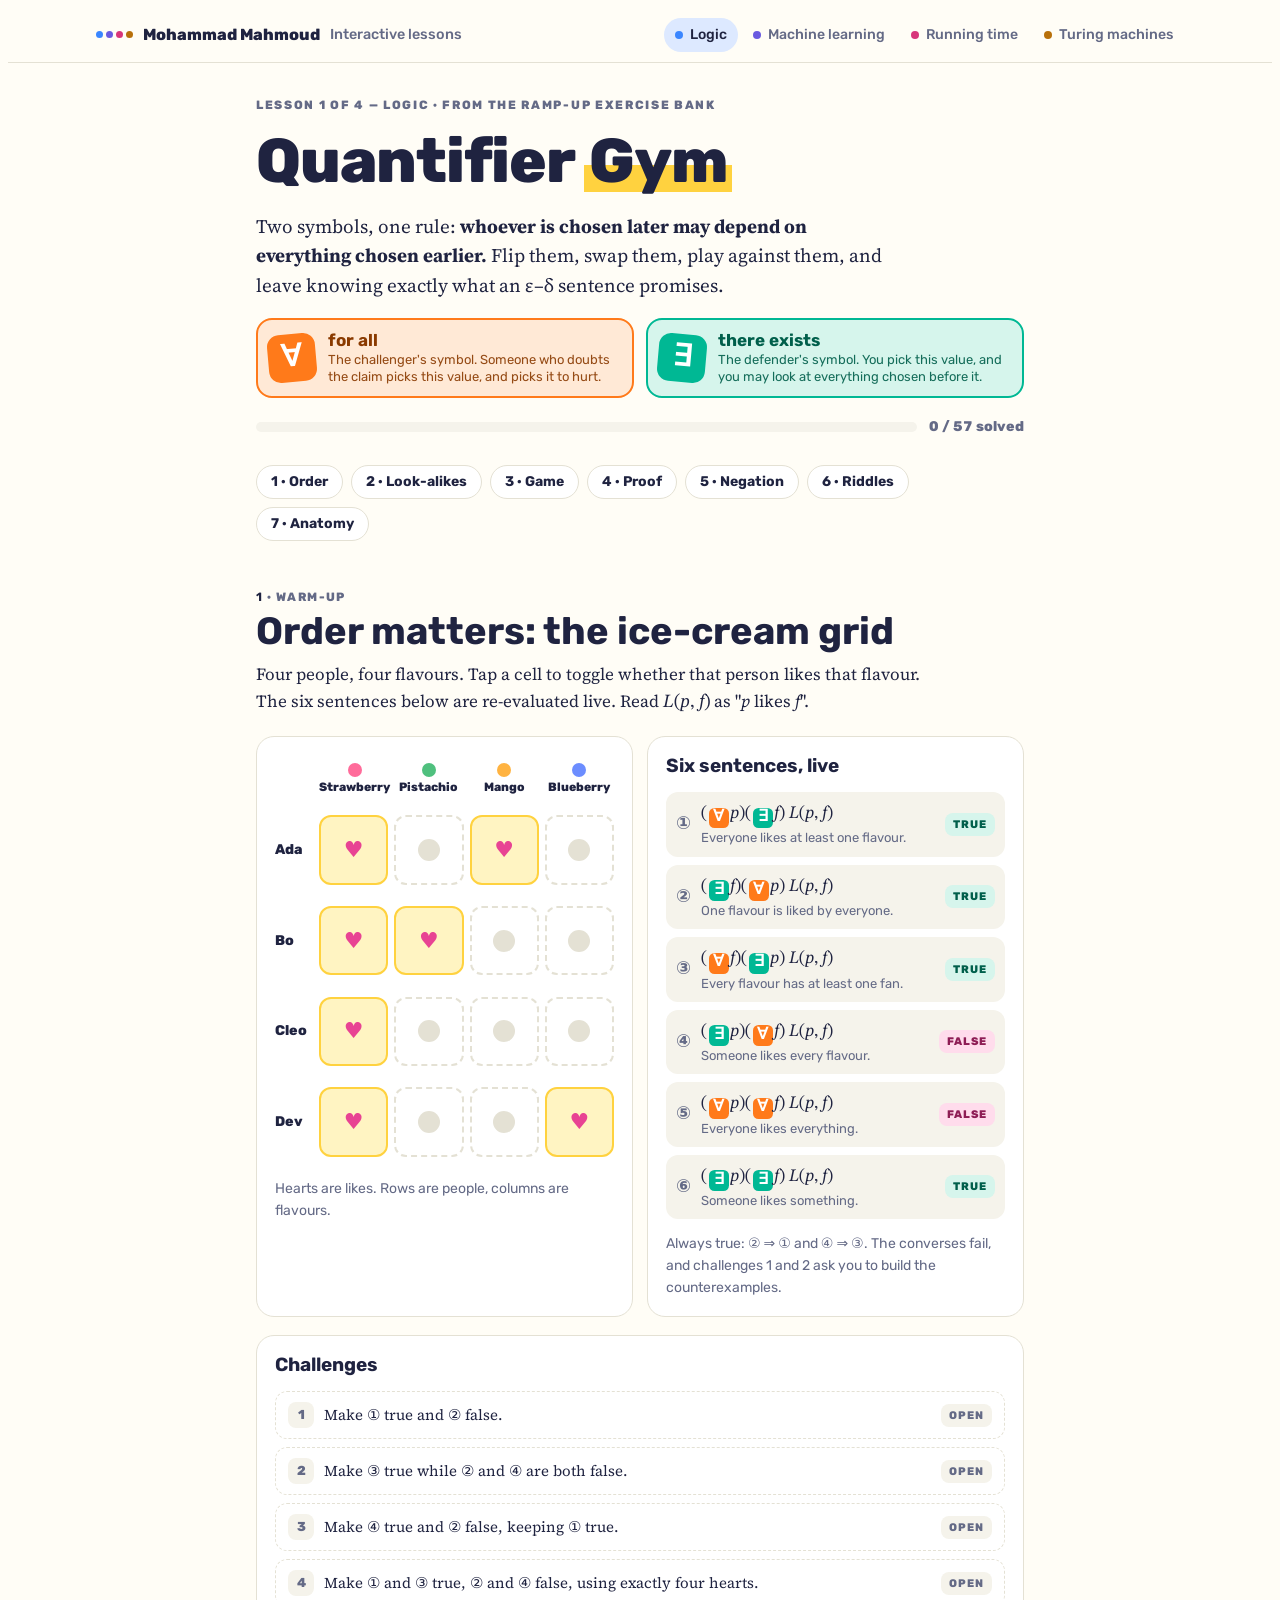
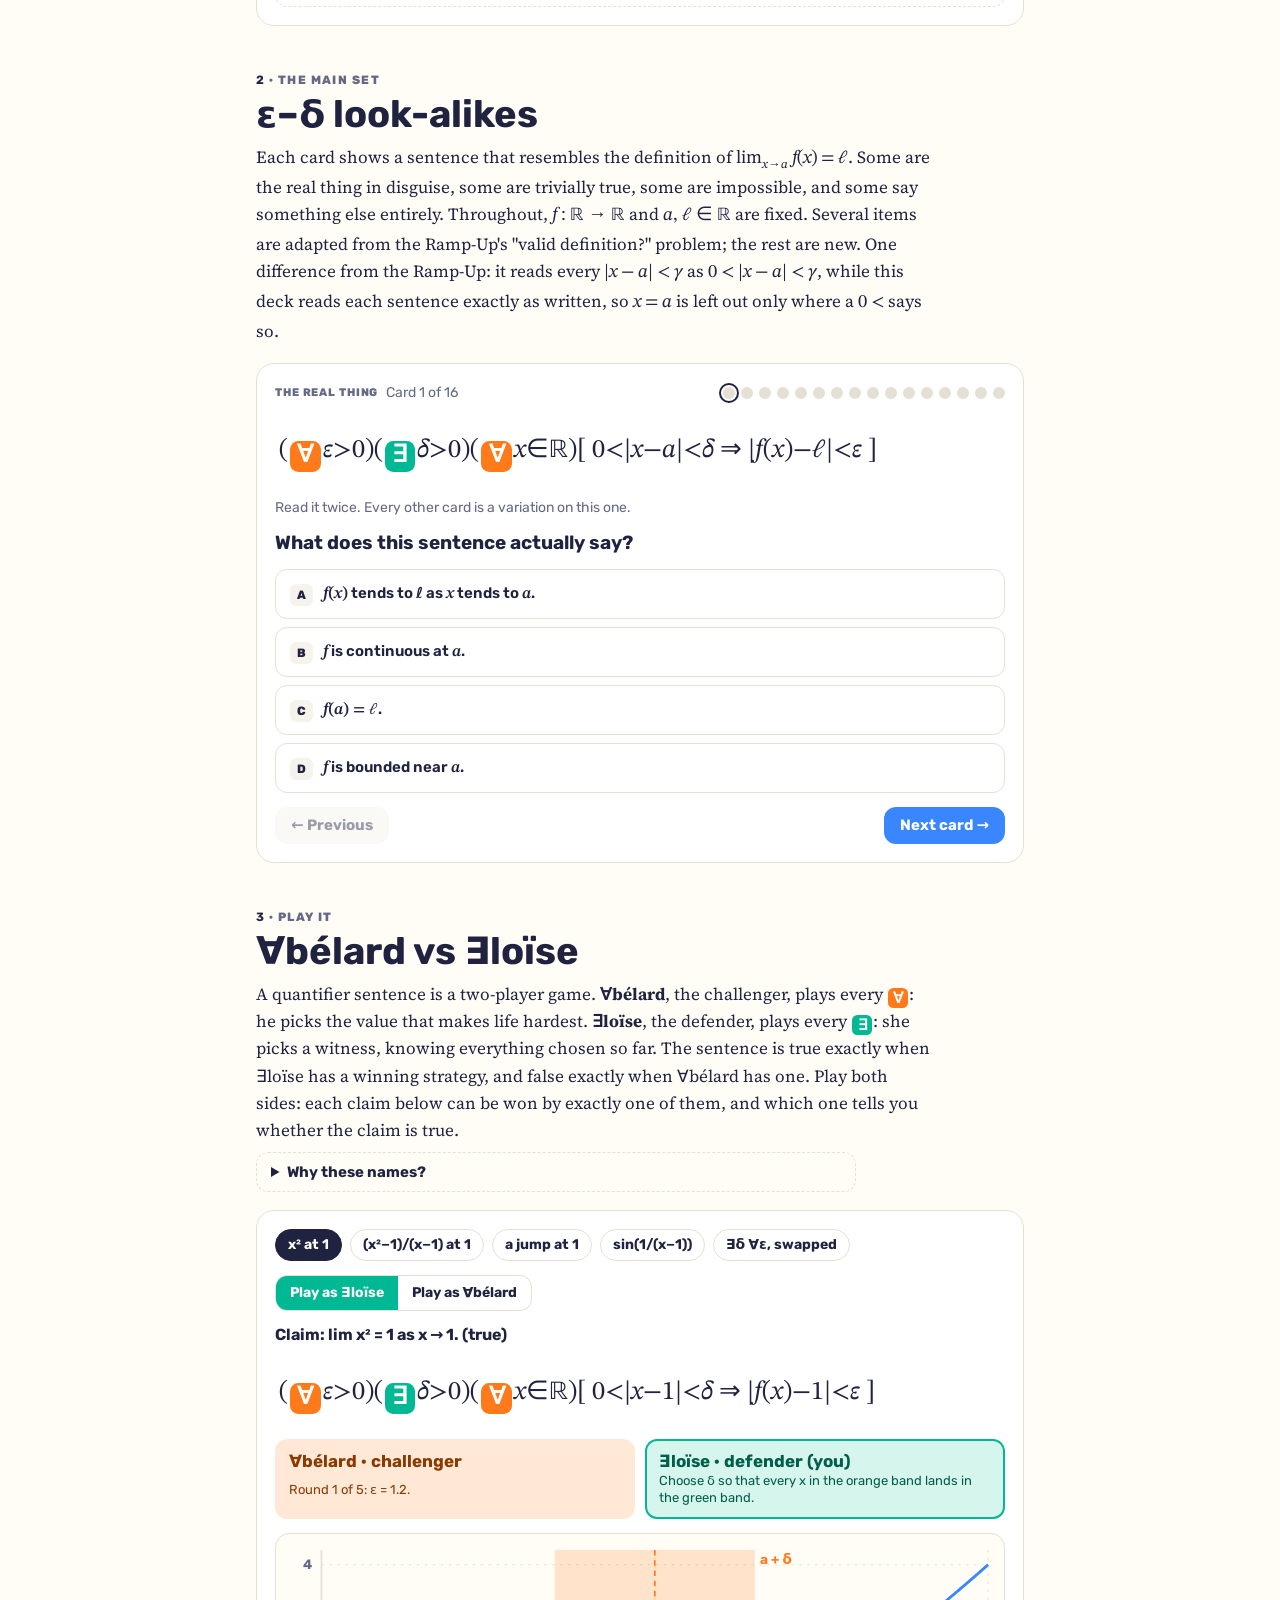
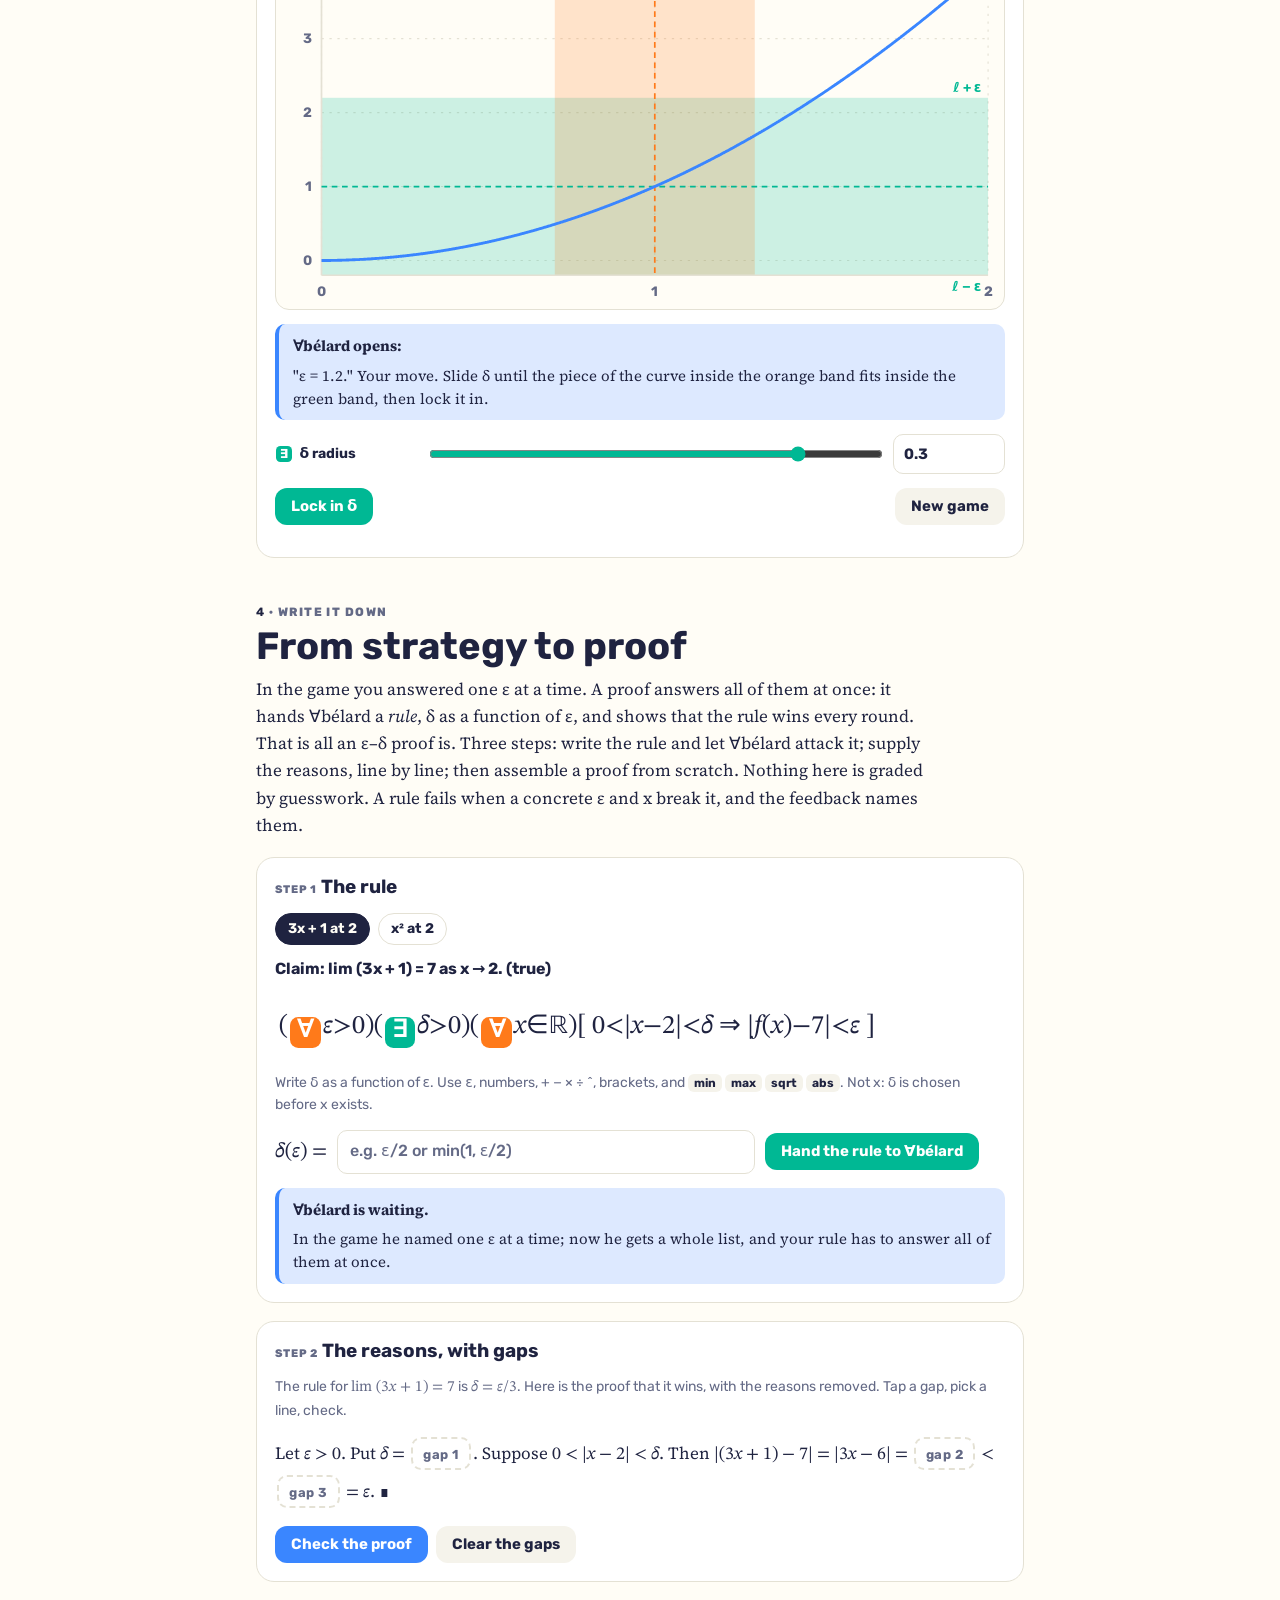
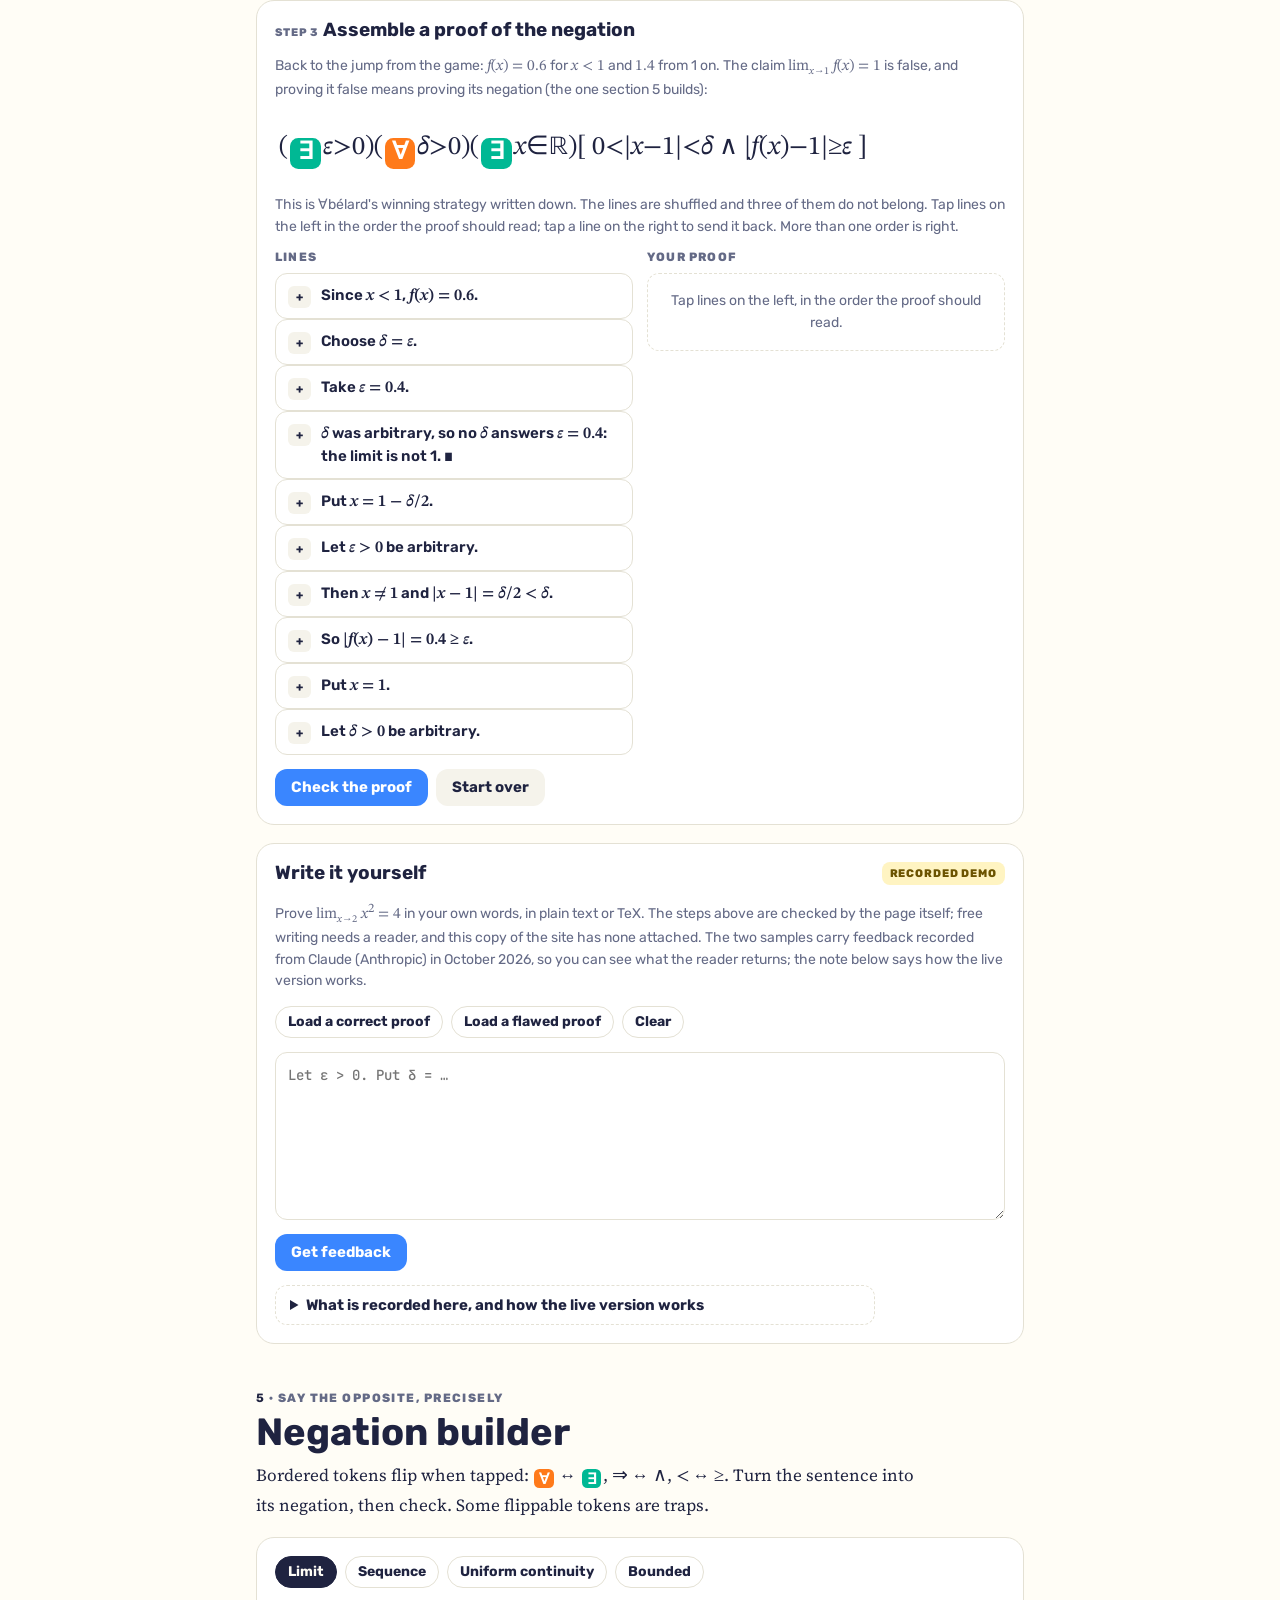
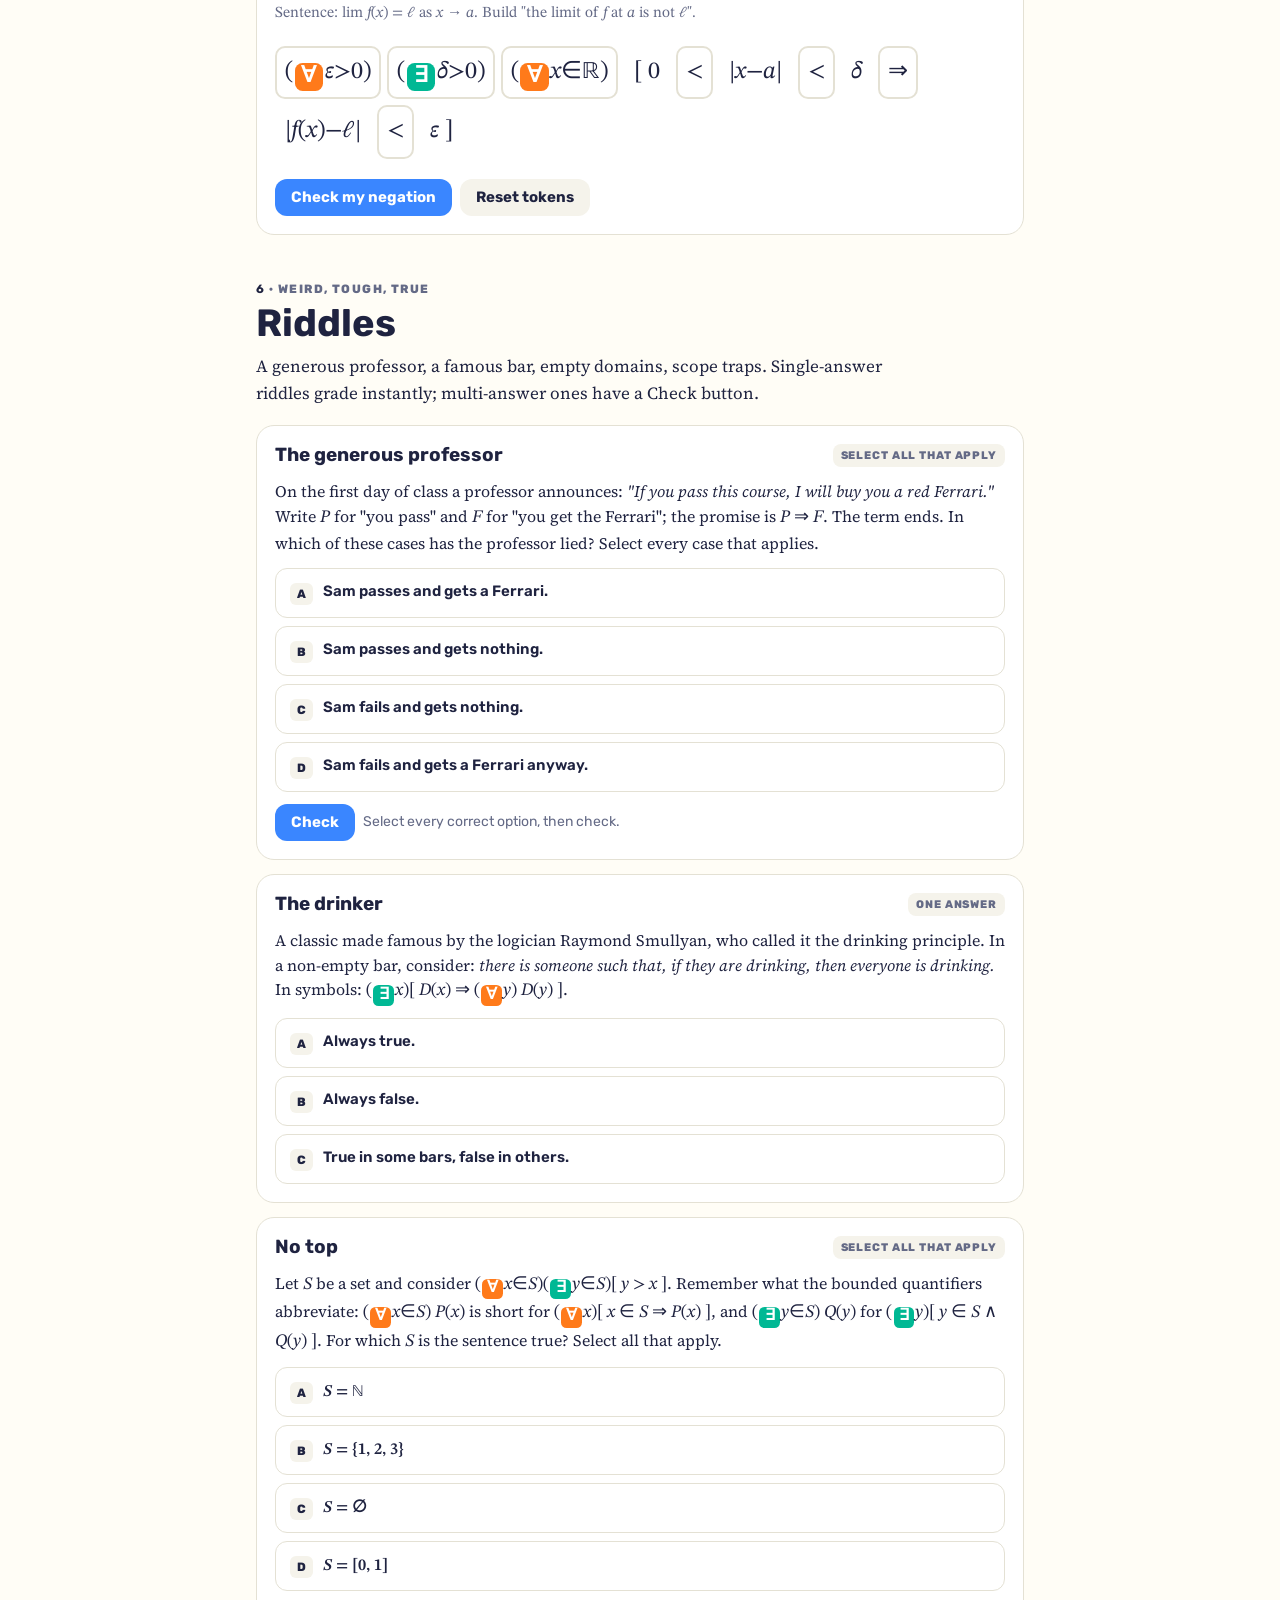
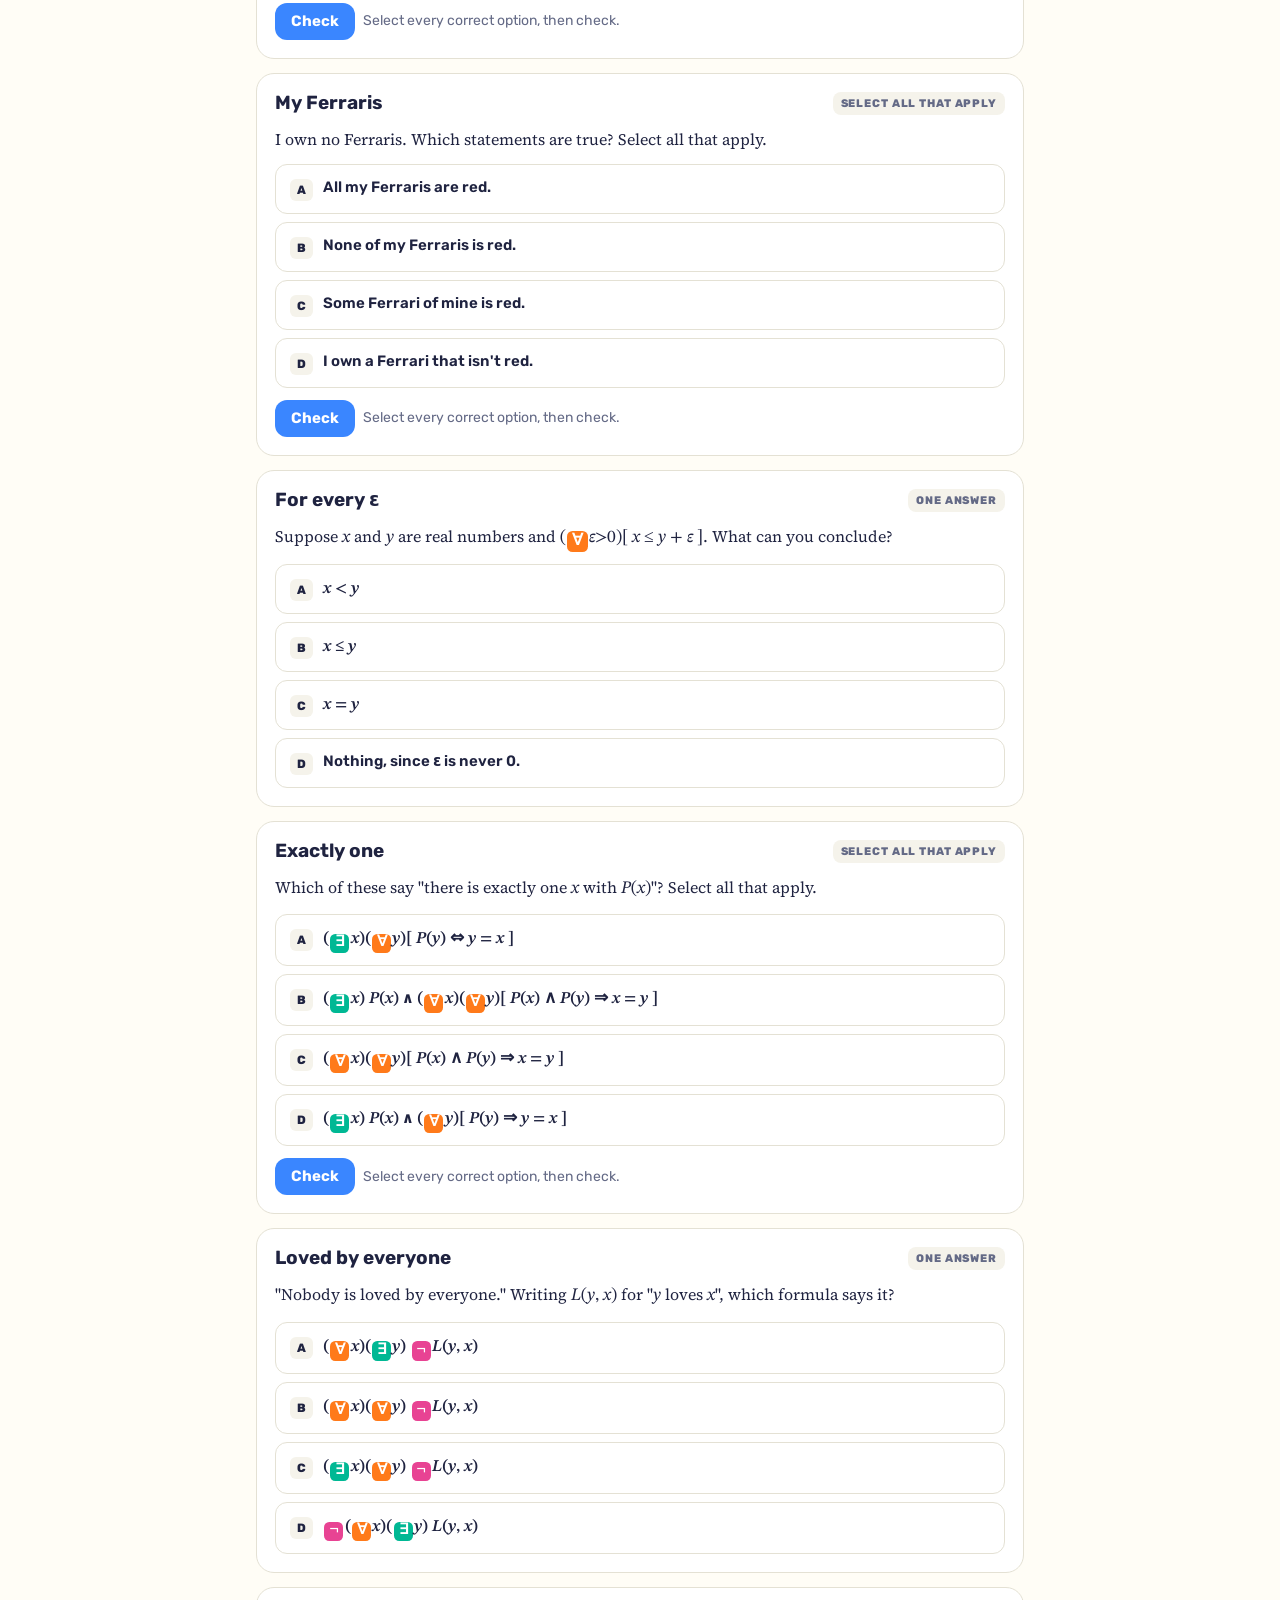
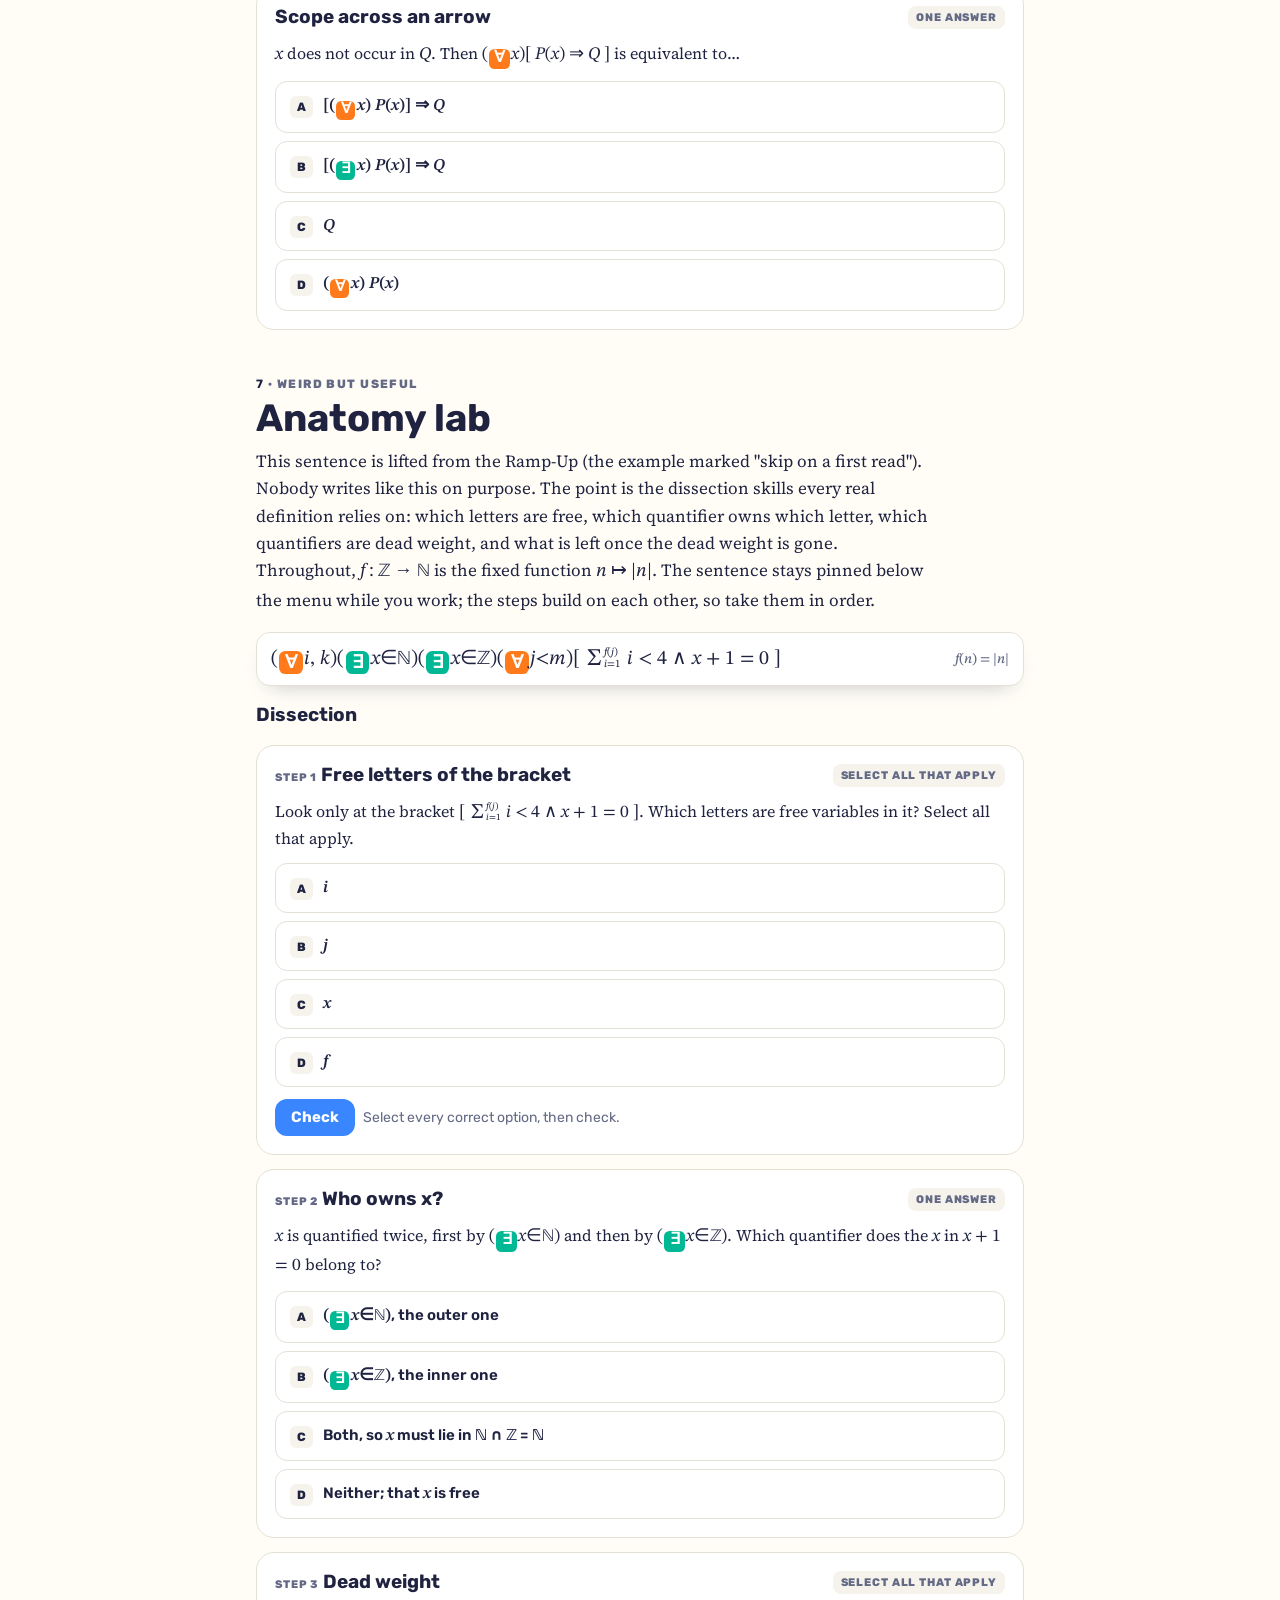
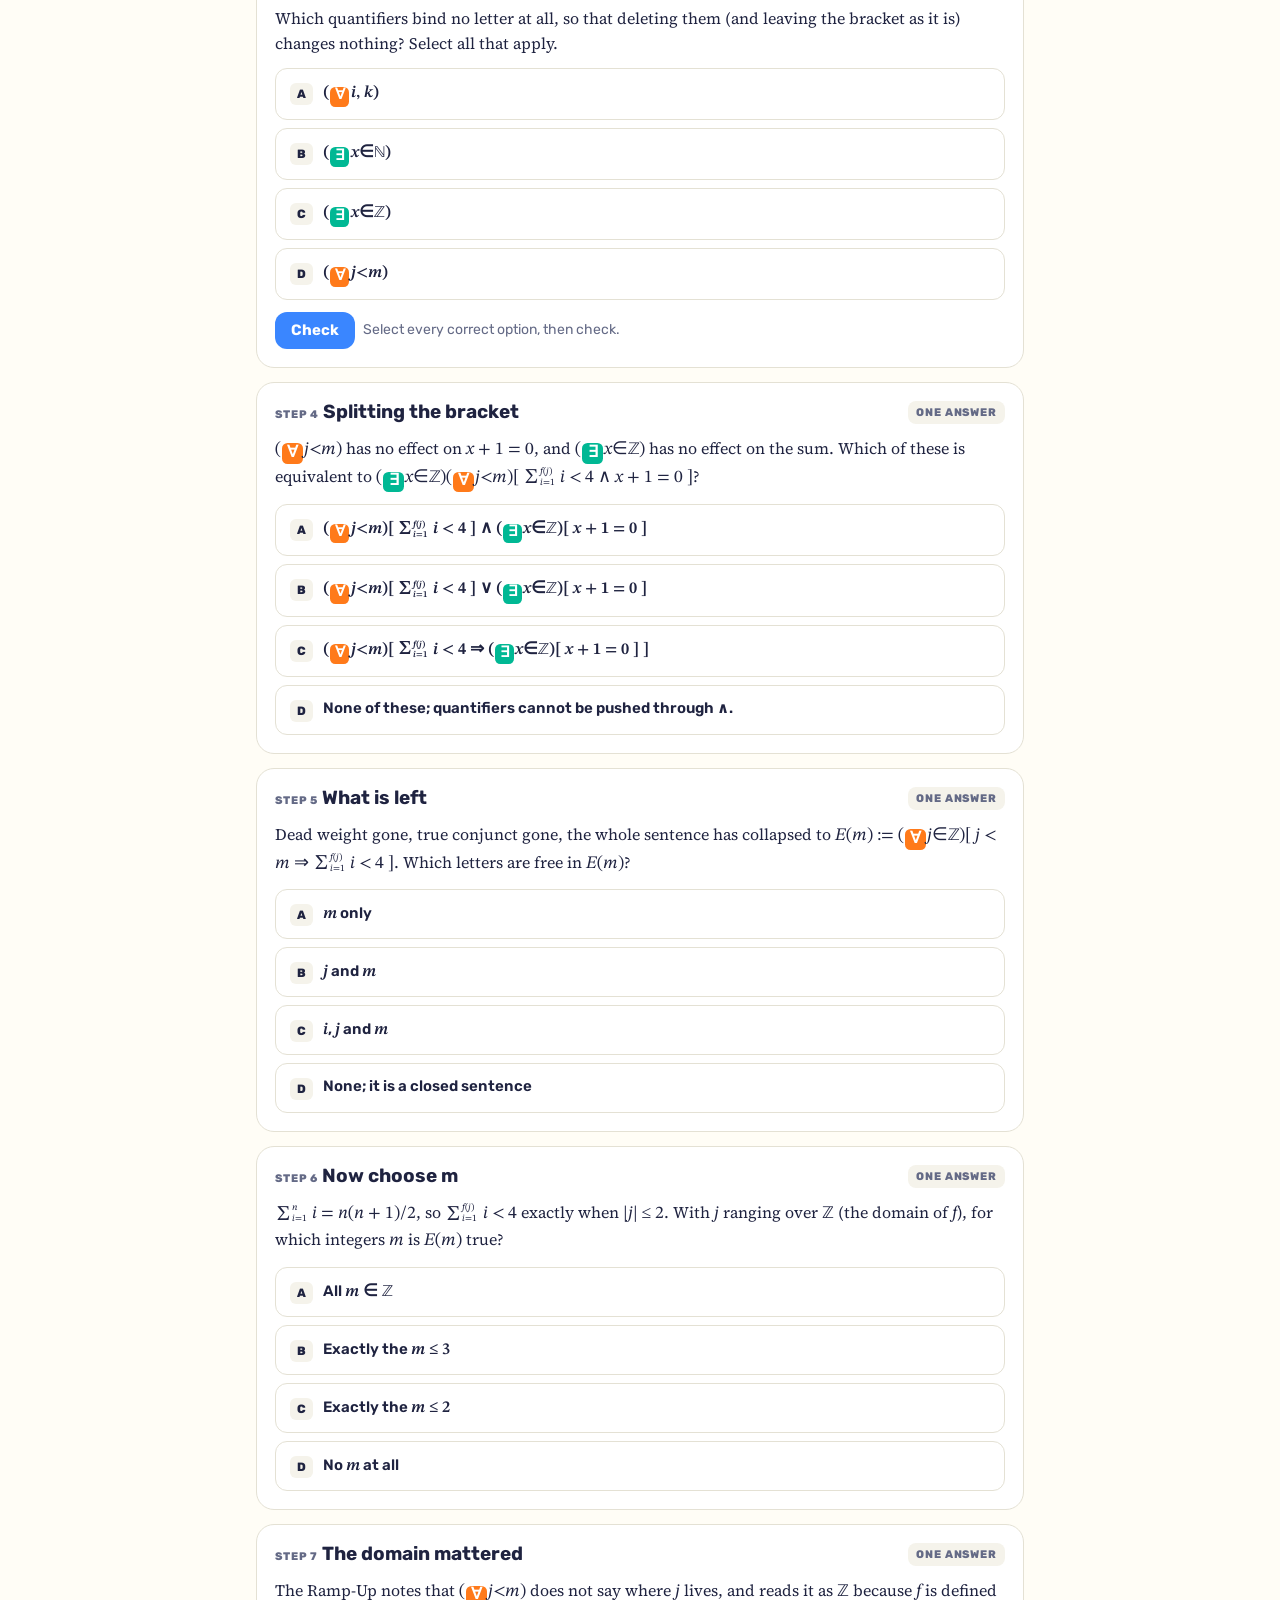
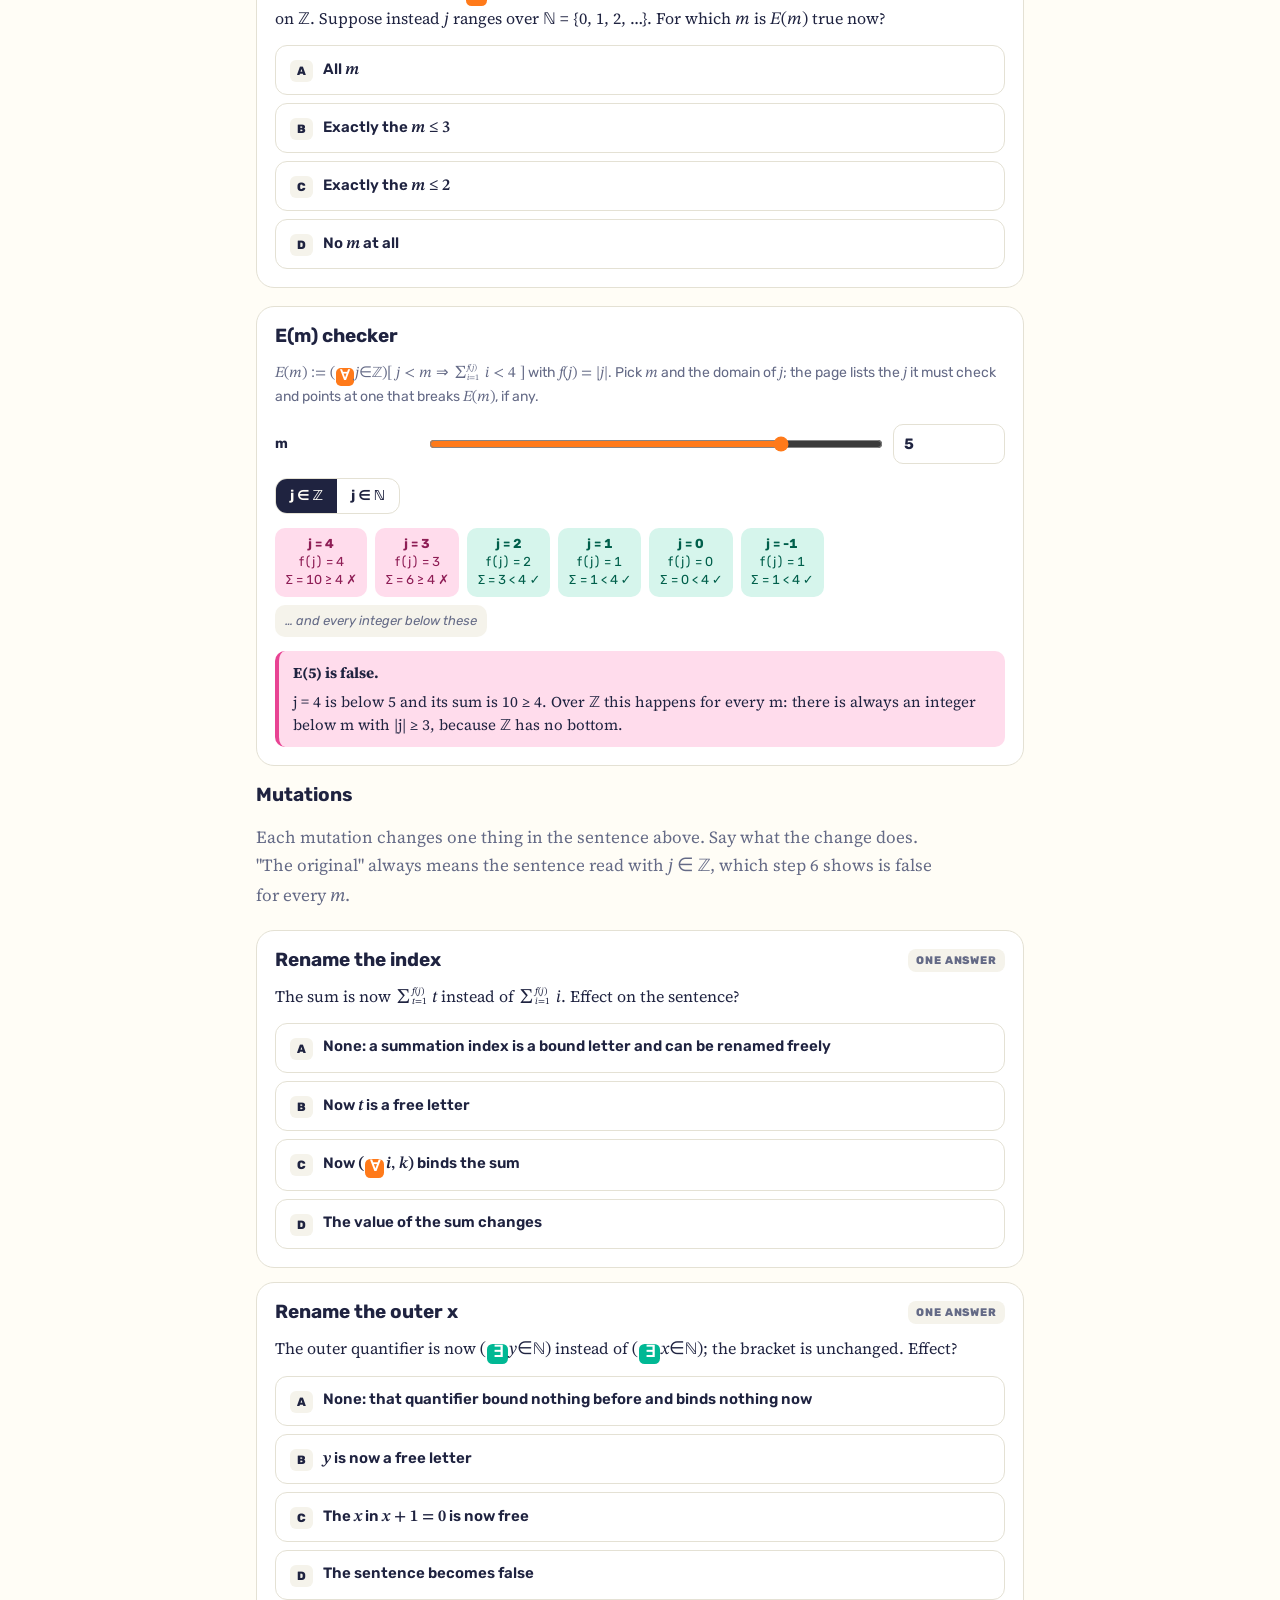
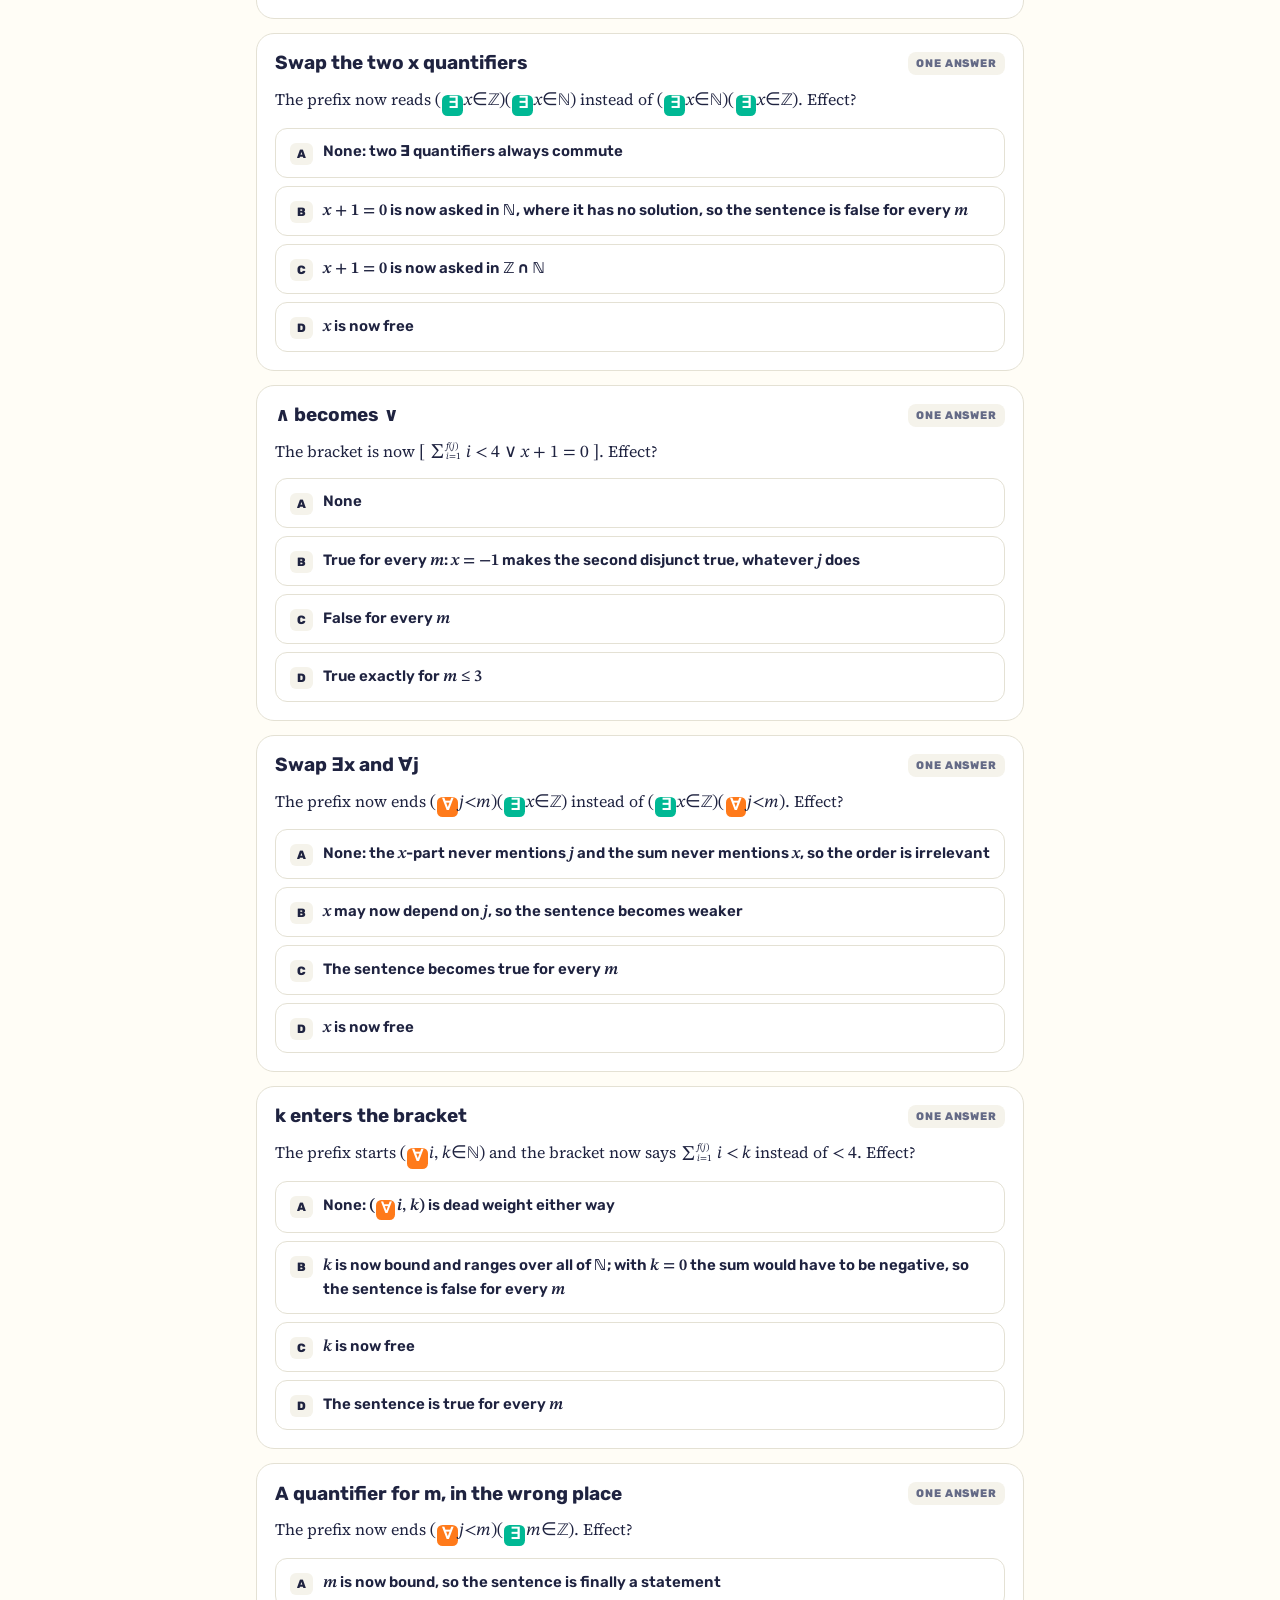
==== commit a5431e3c: "Credit Raymond Smullyan for the drinker riddle The riddle uses Smullyan's drinking principle; its pr" ====
--- a/lessons/logic.html
+++ b/lessons/logic.html
@@ -1329,7 +1329,7 @@
  {title:'The generous professor', body:'On the first day of class a professor announces: <em>"If you pass this course, I will buy you a red Ferrari."</em> Write '+fm('P')+' for "you pass" and '+fm('F')+' for "you get the Ferrari"; the promise is '+fm('P ⇒ F')+'. The term ends. In which of these cases has the professor lied? Select every case that applies.',
   opts:['Sam passes and gets a Ferrari.','Sam passes and gets nothing.','Sam fails and gets nothing.','Sam fails and gets a Ferrari anyway.'], ans:[1], multi:true,
   why:'Only the second. A promise of the form P ⇒ F is broken in exactly one way: P happens and F does not. The professor never said what happens to students who fail, so a failing student who still gets a Ferrari has met a generous professor, not a lying one. This one story is the whole truth table of ⇒, and it is the key to every "vacuous" truth below: if nobody passes, the promise is kept without buying a single car. (A million dollars works the same way and is easier to park.)'},
- {title:'The drinker', body:'In a non-empty bar, consider: <em>there is someone such that, if they are drinking, then everyone is drinking.</em> In symbols: '+fm('(∃x)[ D(x) ⇒ (∀y) D(y) ]')+'.',
+ {title:'The drinker', body:'A classic made famous by the logician Raymond Smullyan, who called it the drinking principle. In a non-empty bar, consider: <em>there is someone such that, if they are drinking, then everyone is drinking.</em> In symbols: '+fm('(∃x)[ D(x) ⇒ (∀y) D(y) ]')+'.',
   opts:['Always true.','Always false.','True in some bars, false in others.'], ans:[0],
   why:'Either everyone is drinking, in which case any person works, or someone is not, in which case pick <em>them</em>: the hypothesis D(x) is false and the implication holds for free, exactly like the professor\'s promise to a student who failed. The sentence feels wrong because the English hides that x is chosen after you know who is drinking.'},
  {title:'No top', body:'Let '+fm('S')+' be a set and consider '+fm('(∀x∈S)(∃y∈S)[ y > x ]')+'. Remember what the bounded quantifiers abbreviate: '+fm('(∀x∈S) P(x)')+' is short for '+fm('(∀x)[ x ∈ S ⇒ P(x) ]')+', and '+fm('(∃y∈S) Q(y)')+' for '+fm('(∃y)[ y ∈ S ∧ Q(y) ]')+'. For which '+fm('S')+' is the sentence true? Select all that apply.',
